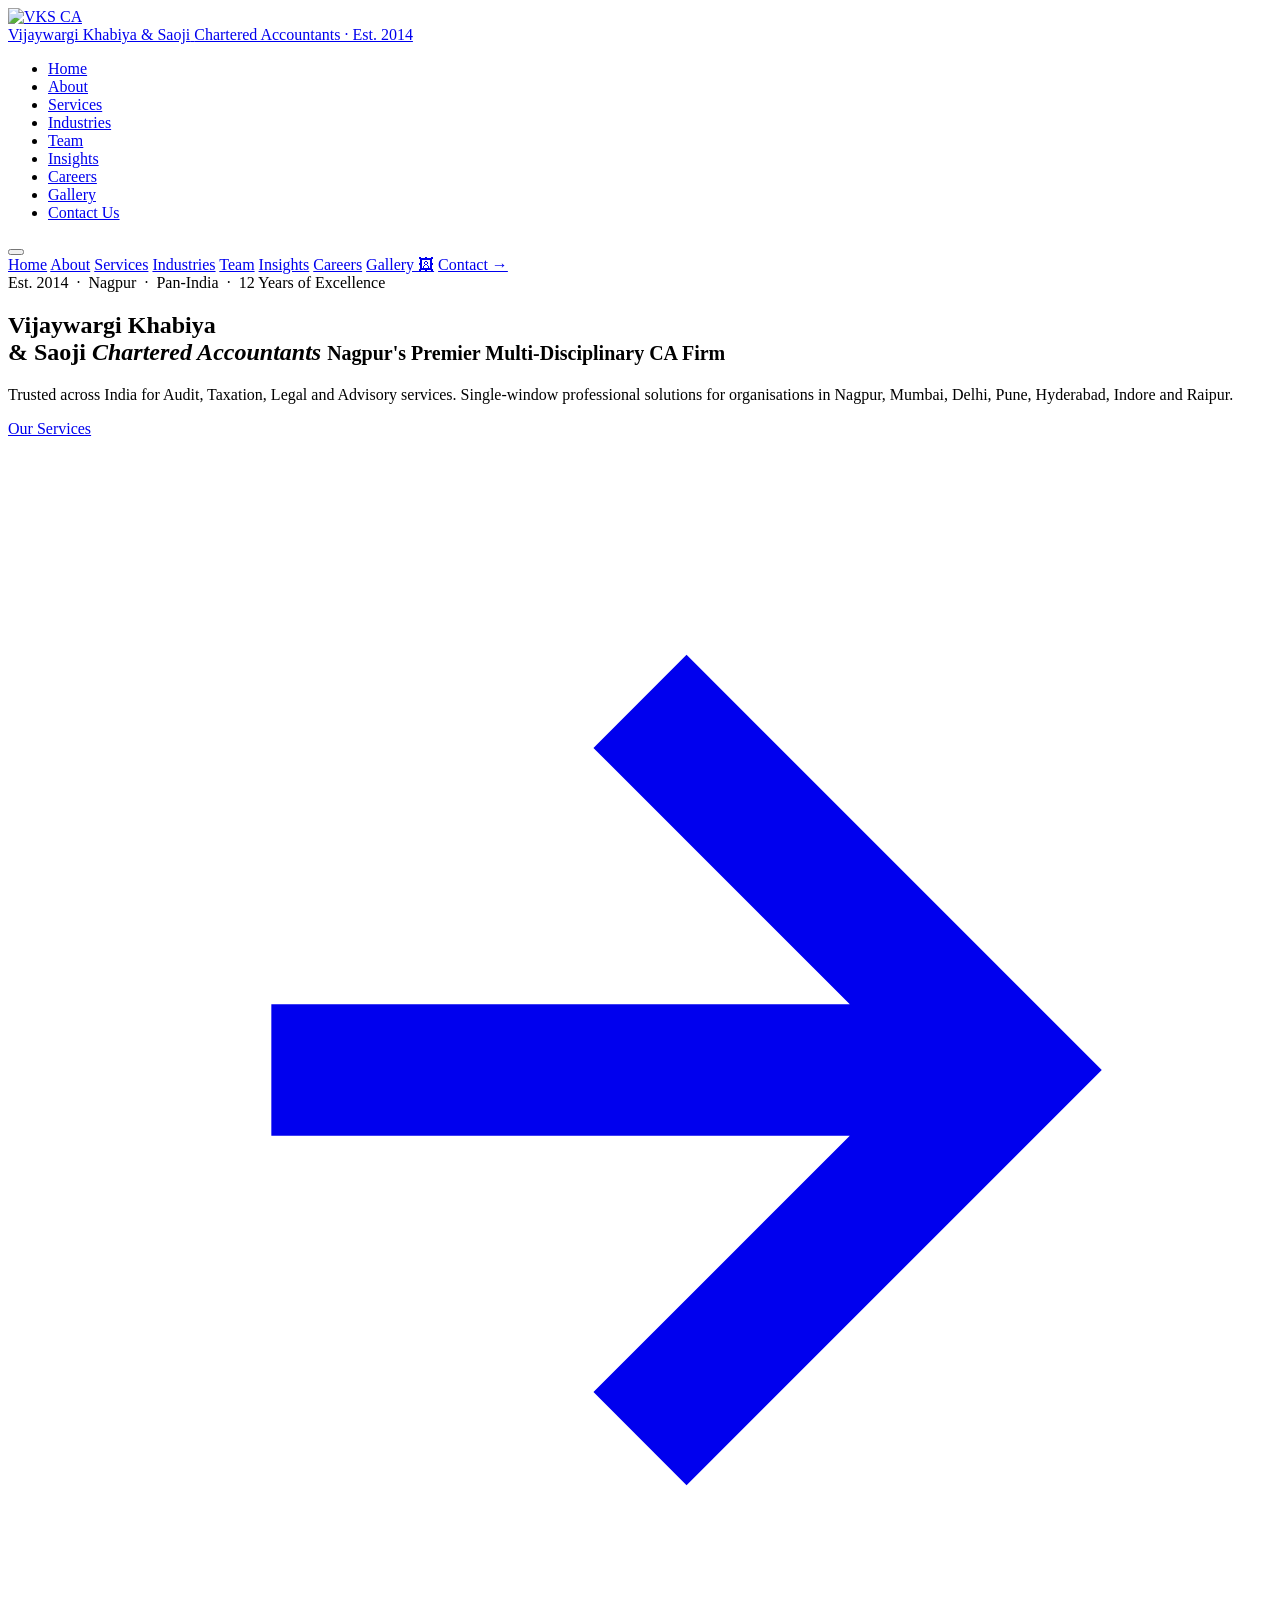
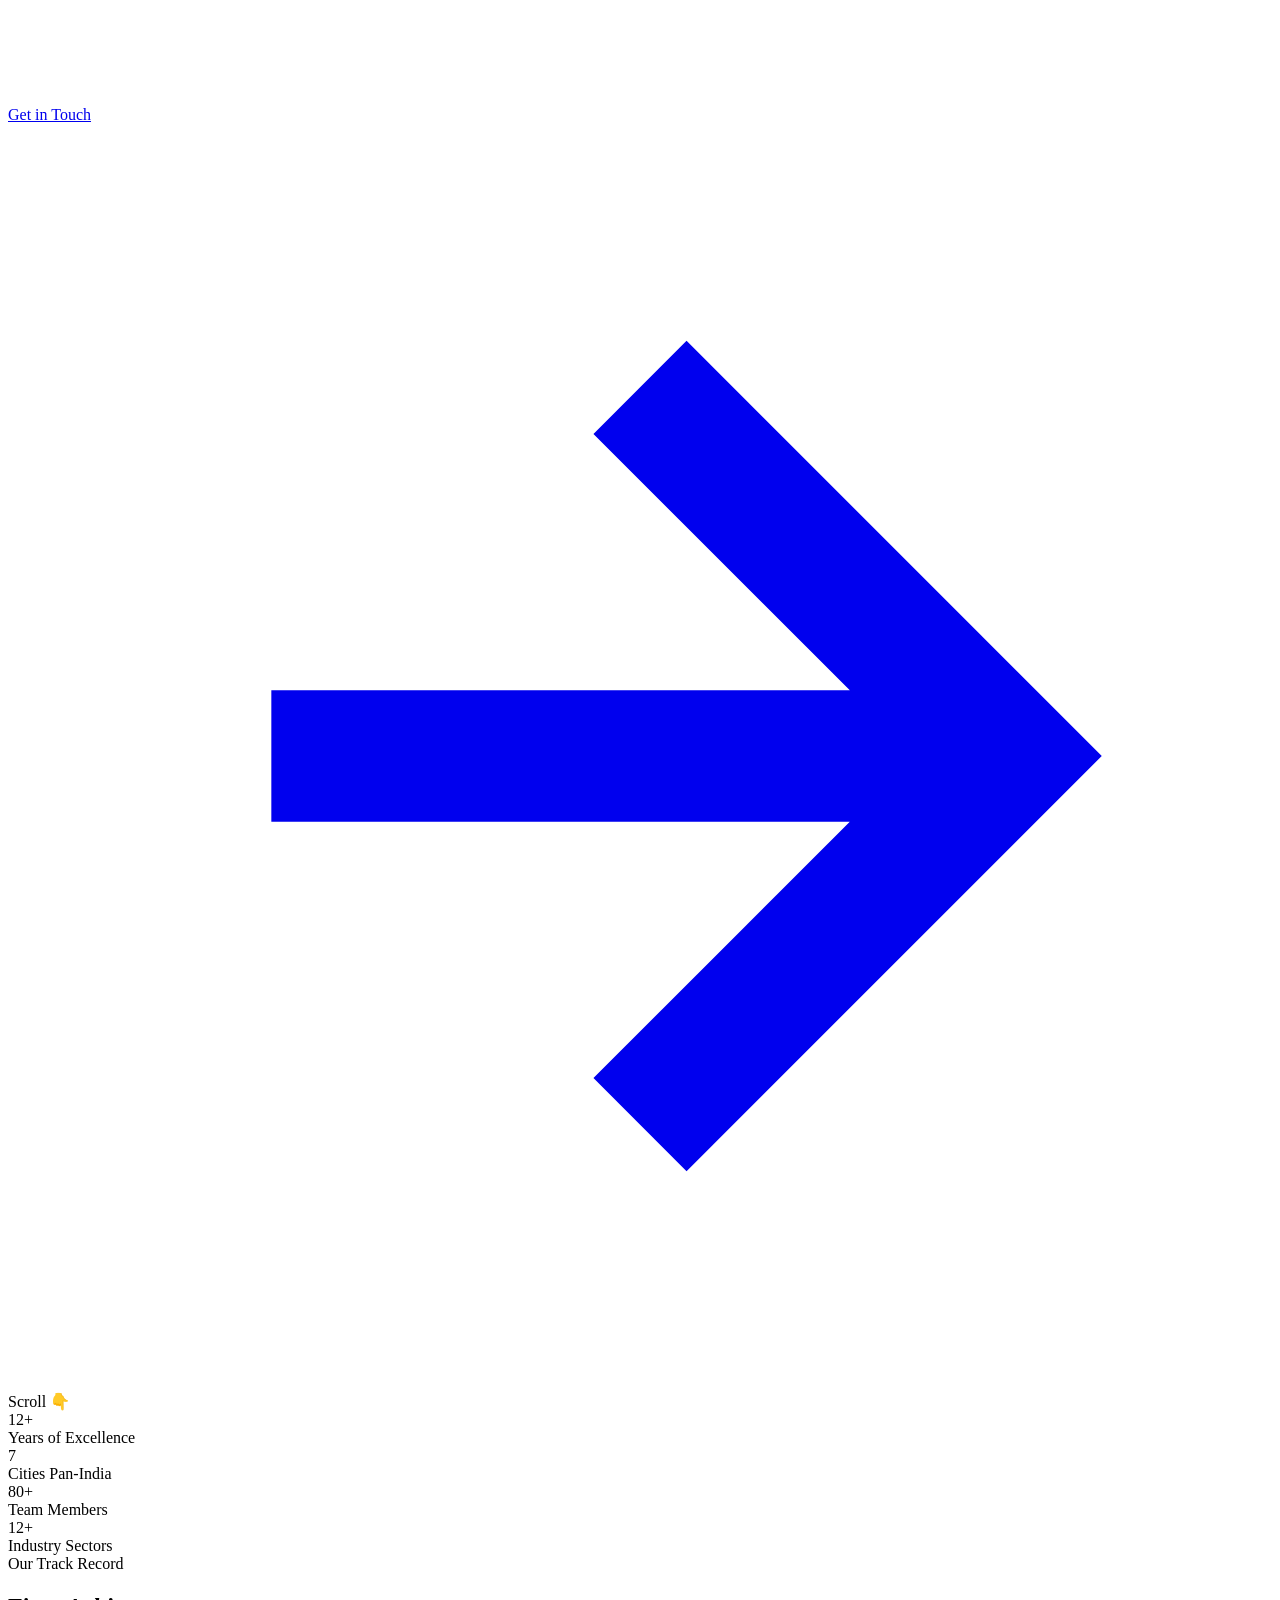
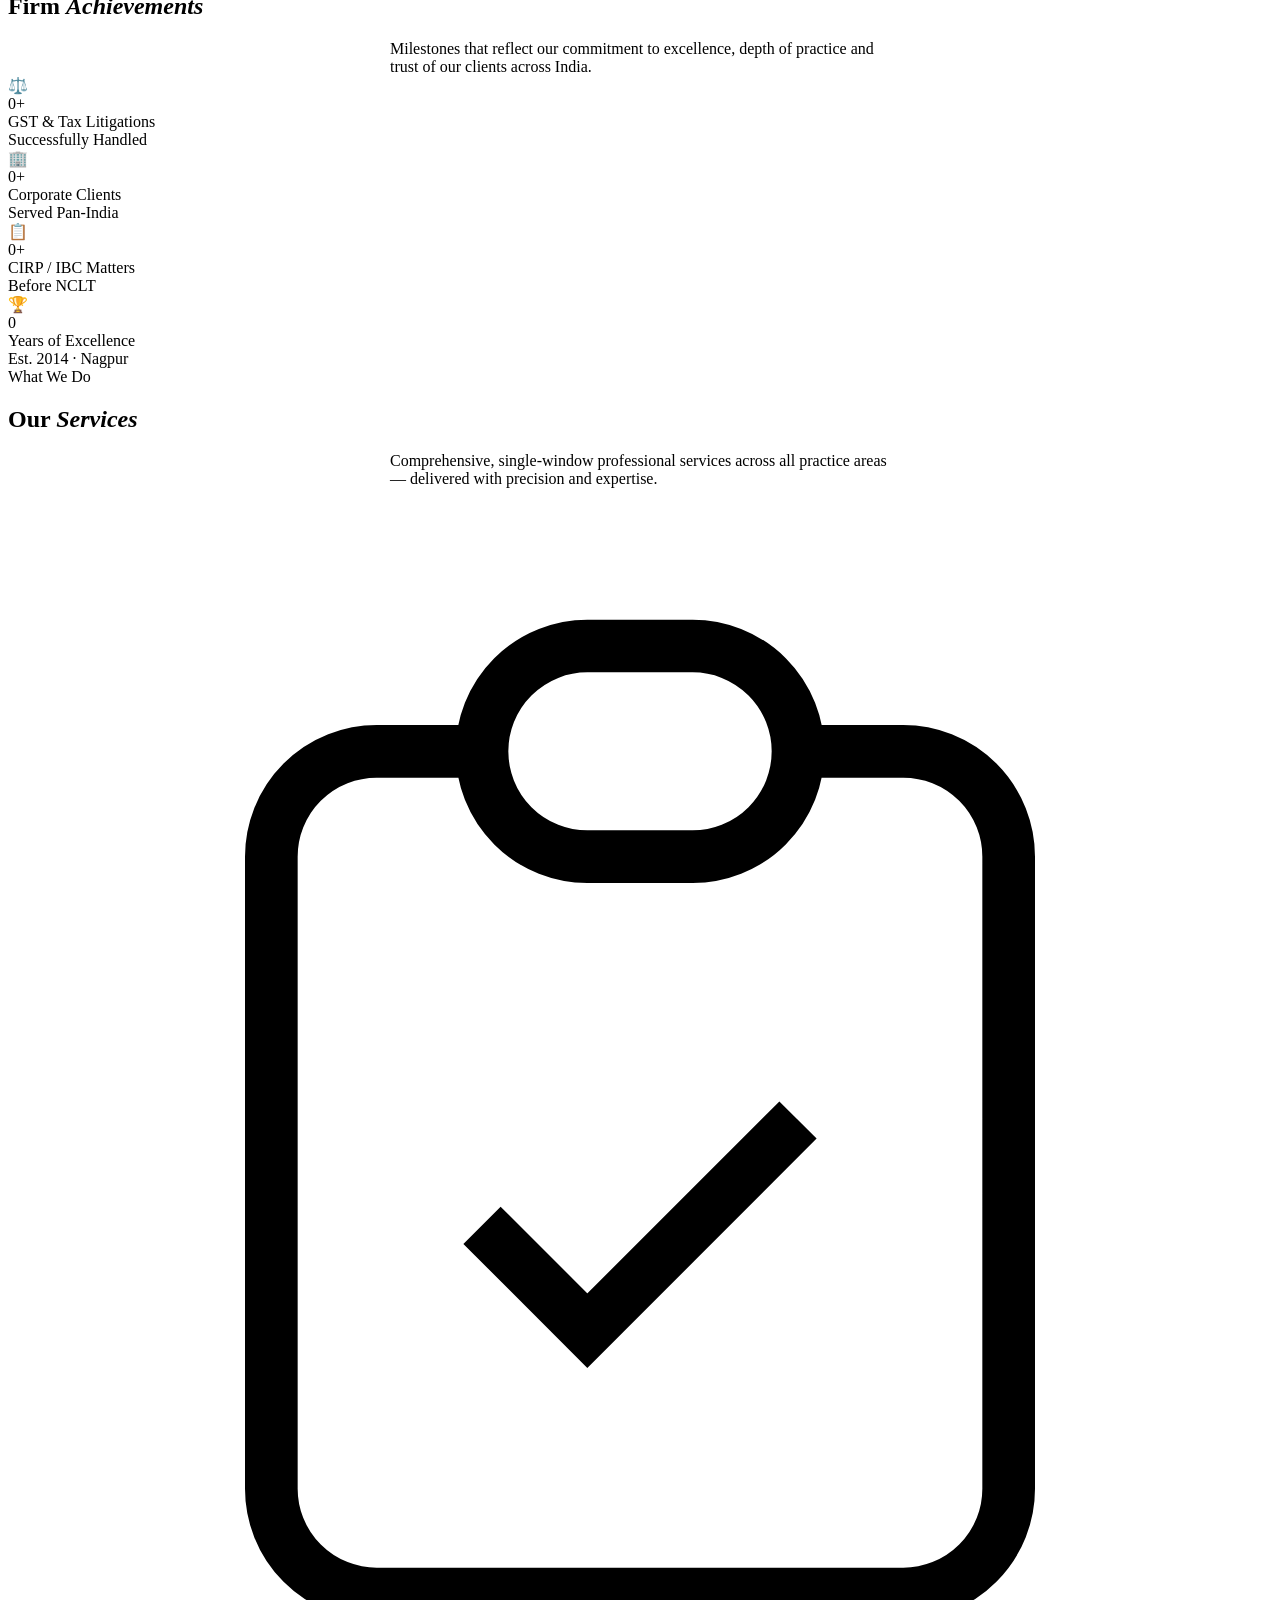
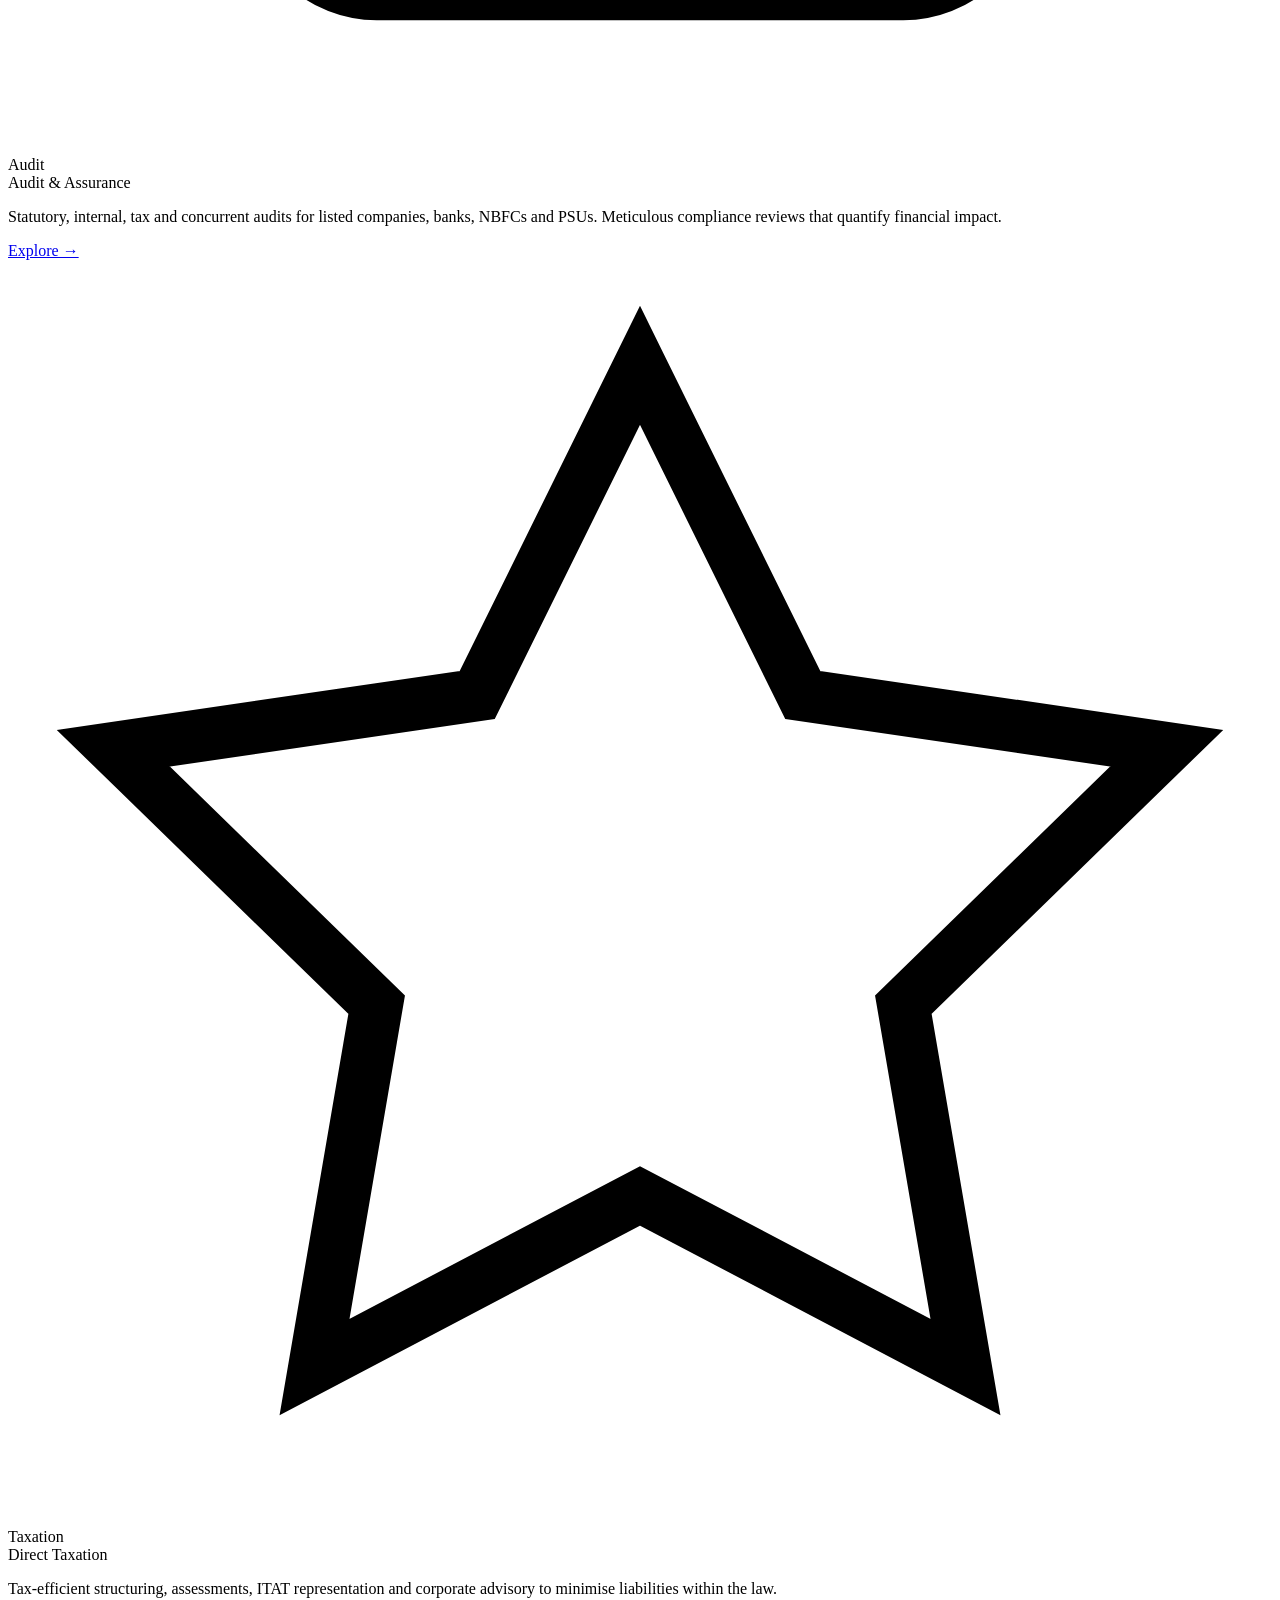
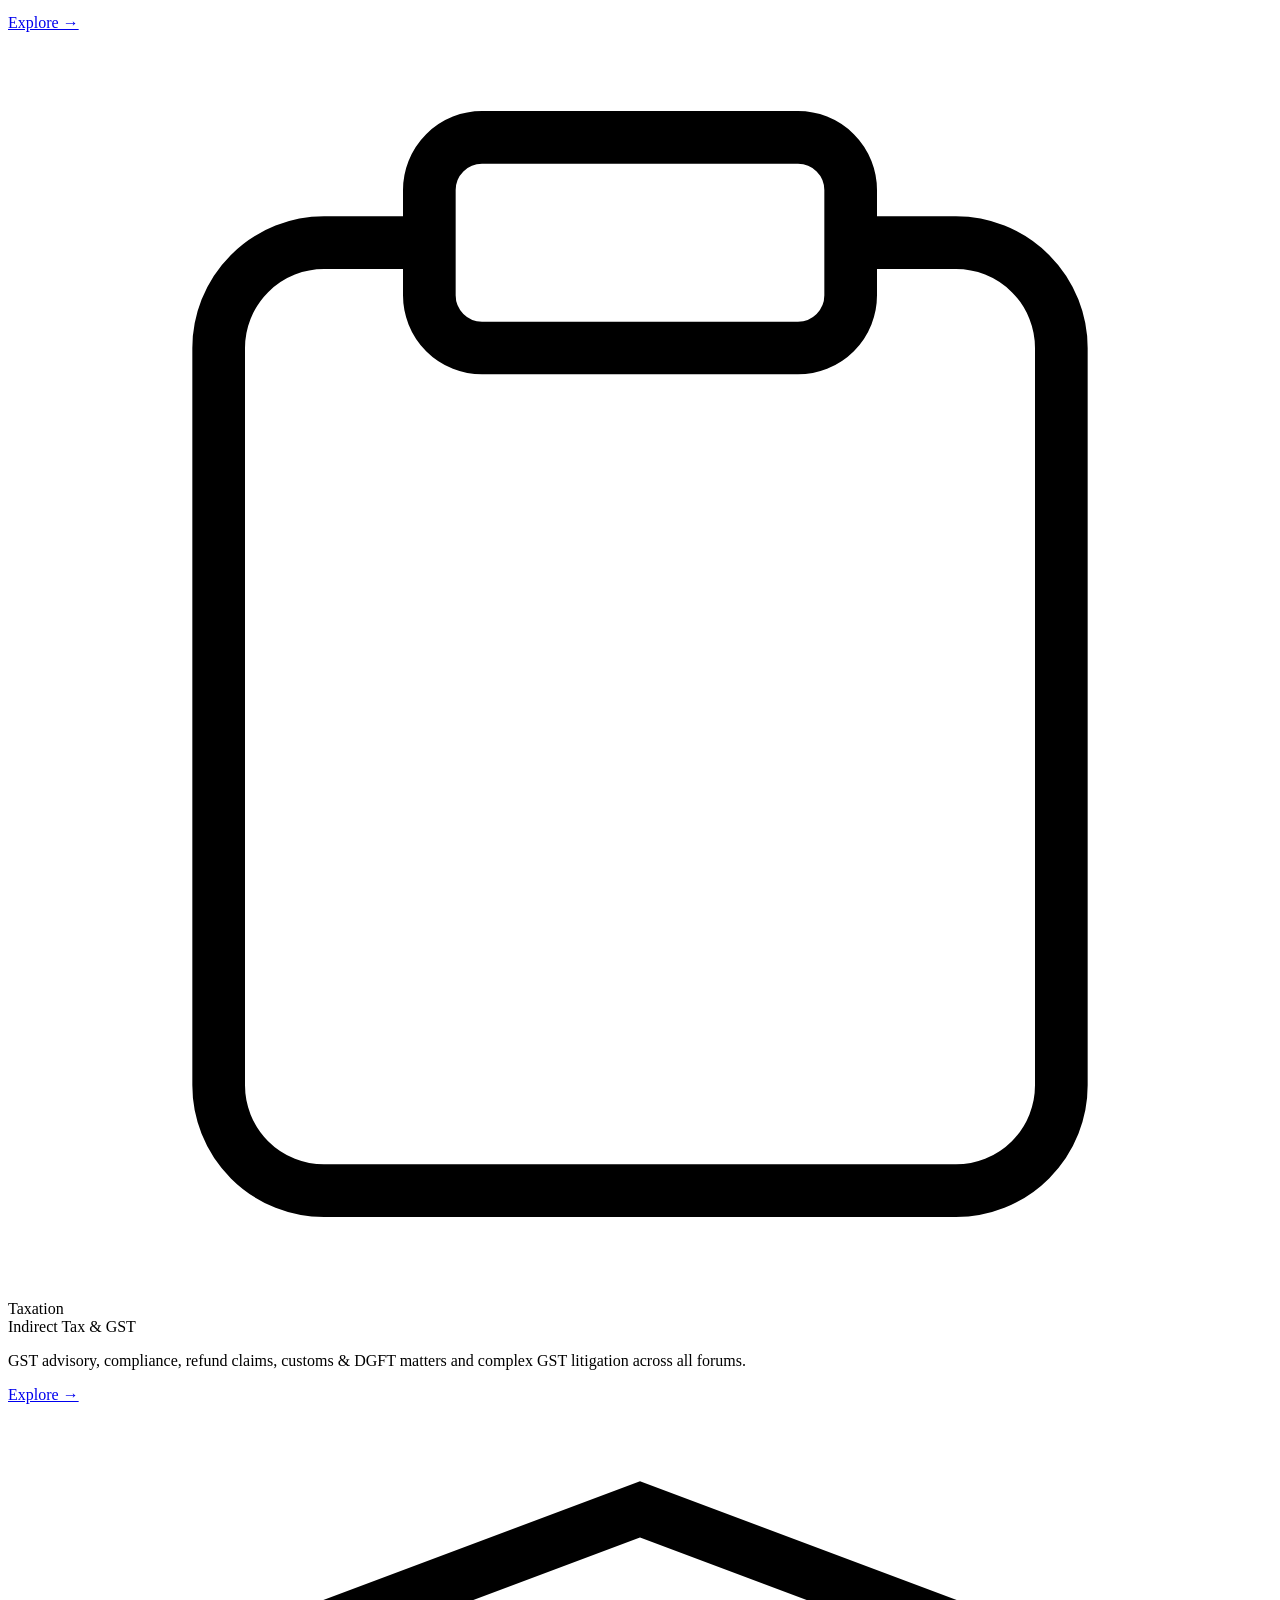
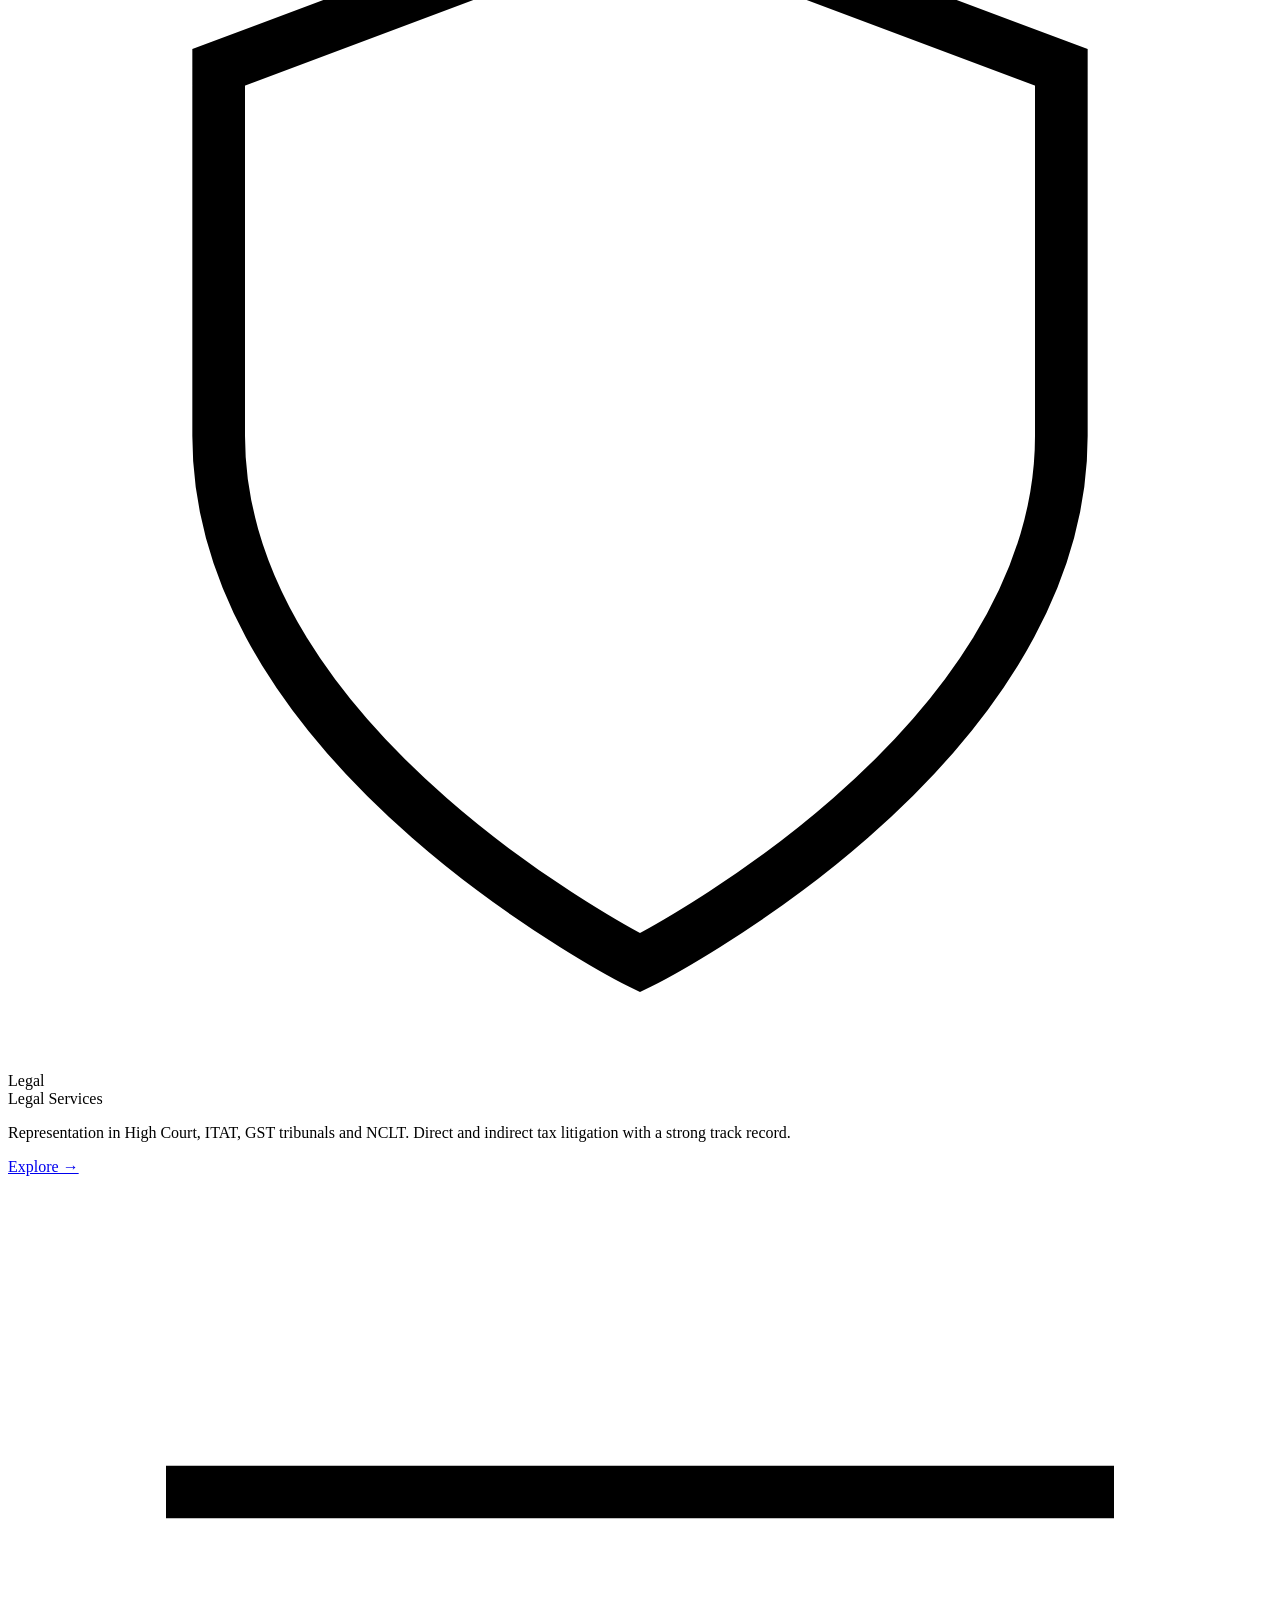
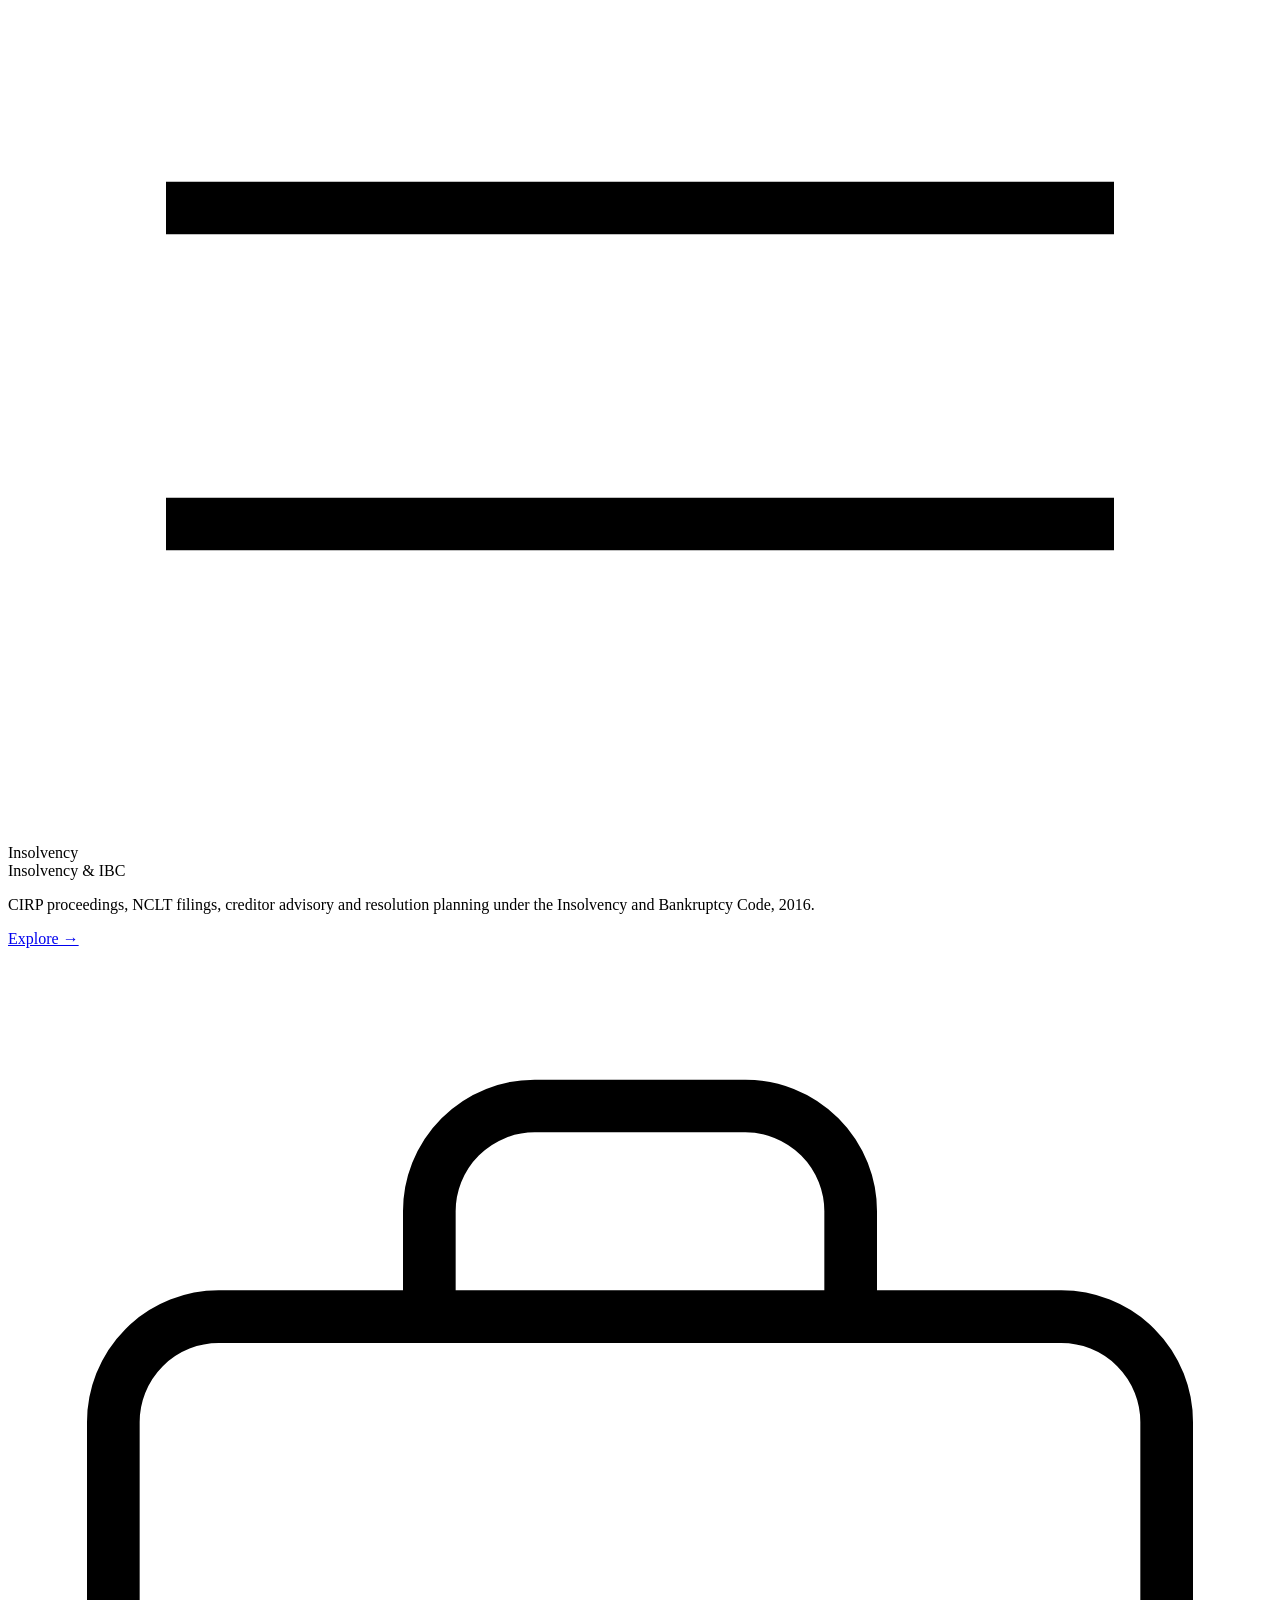
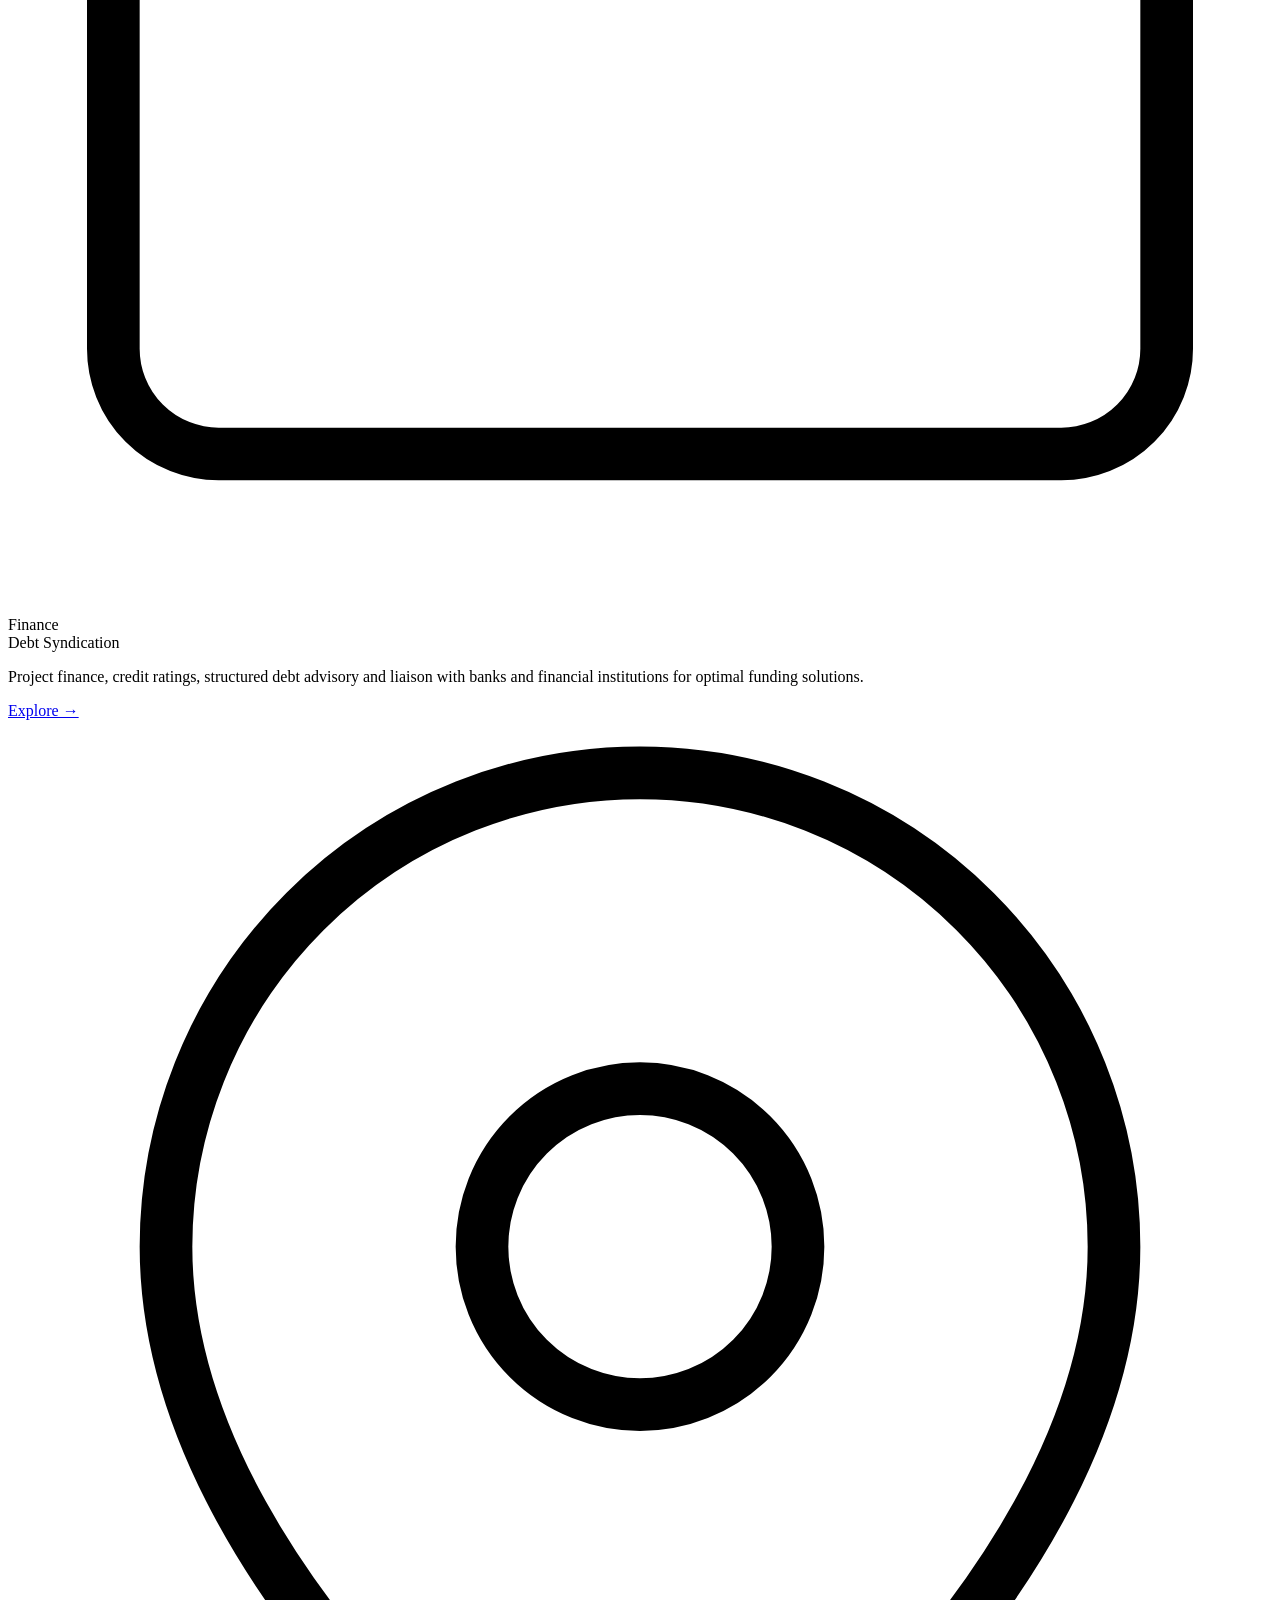
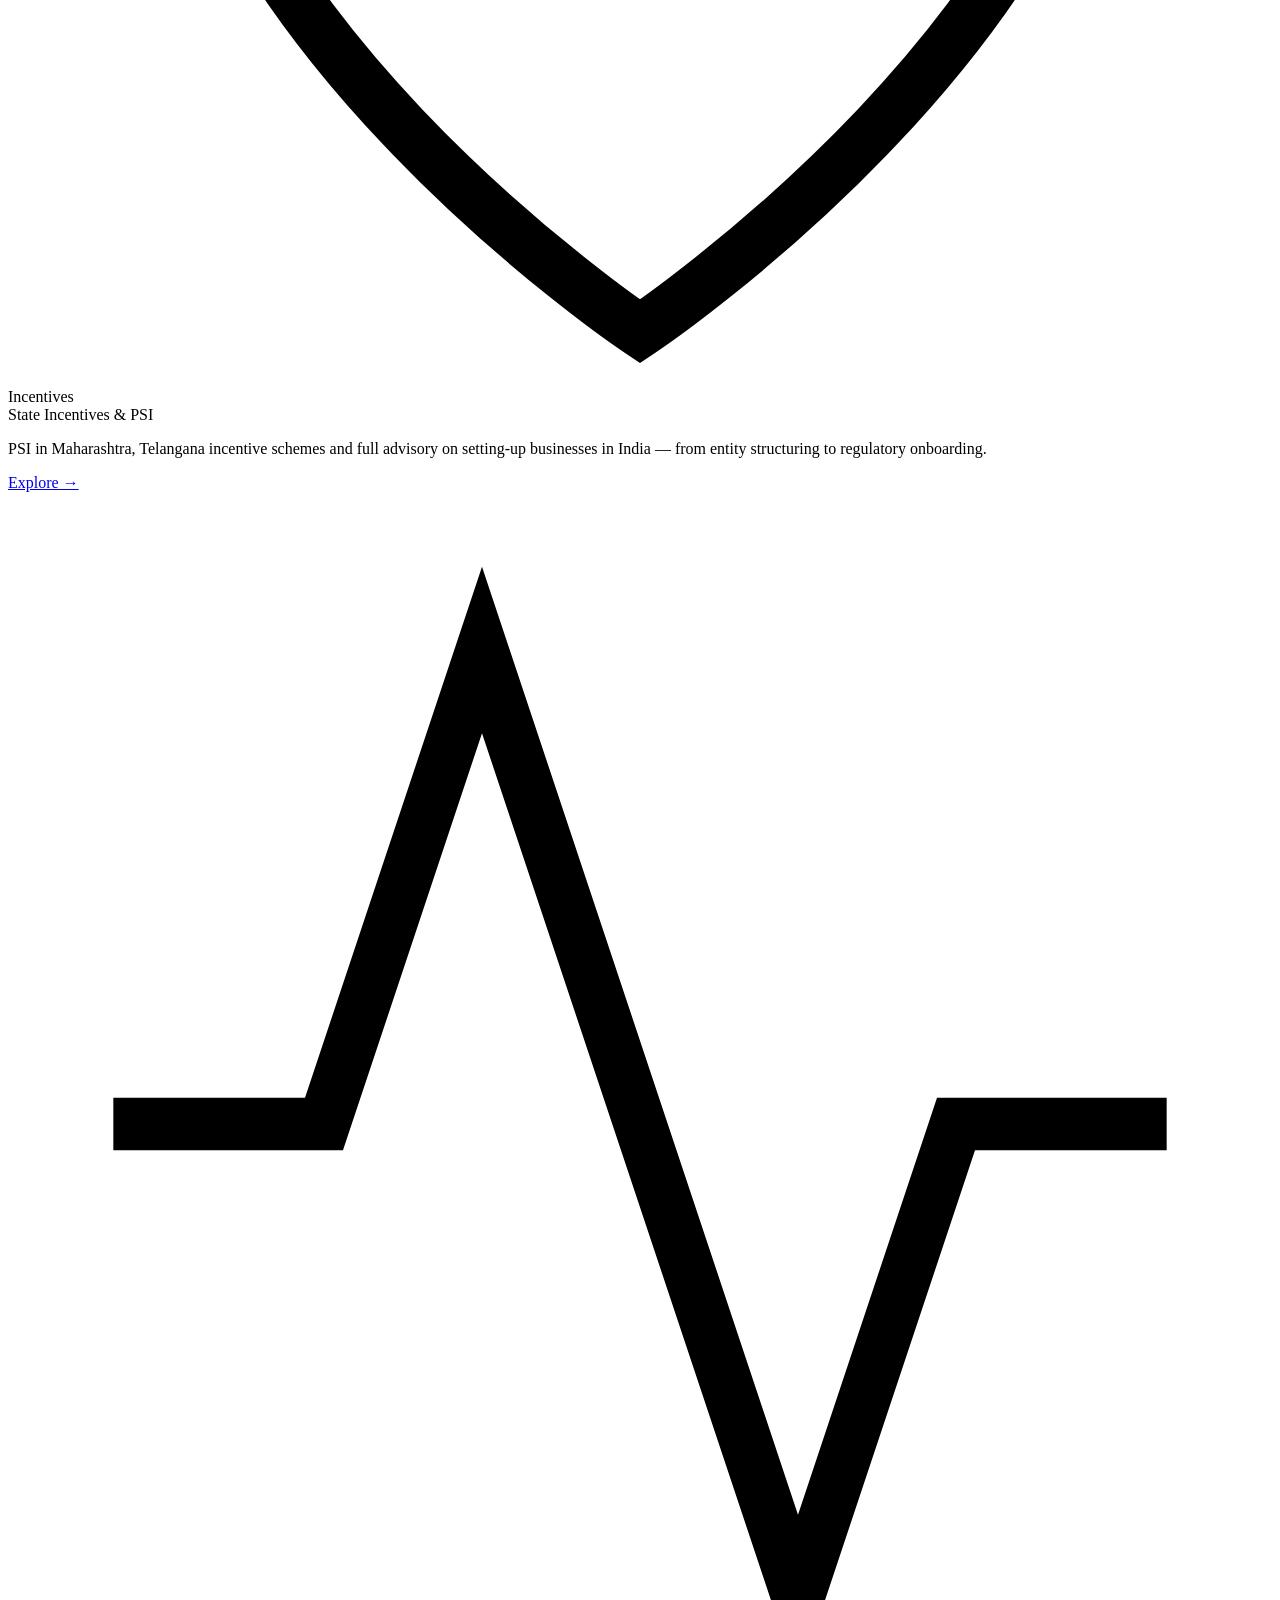
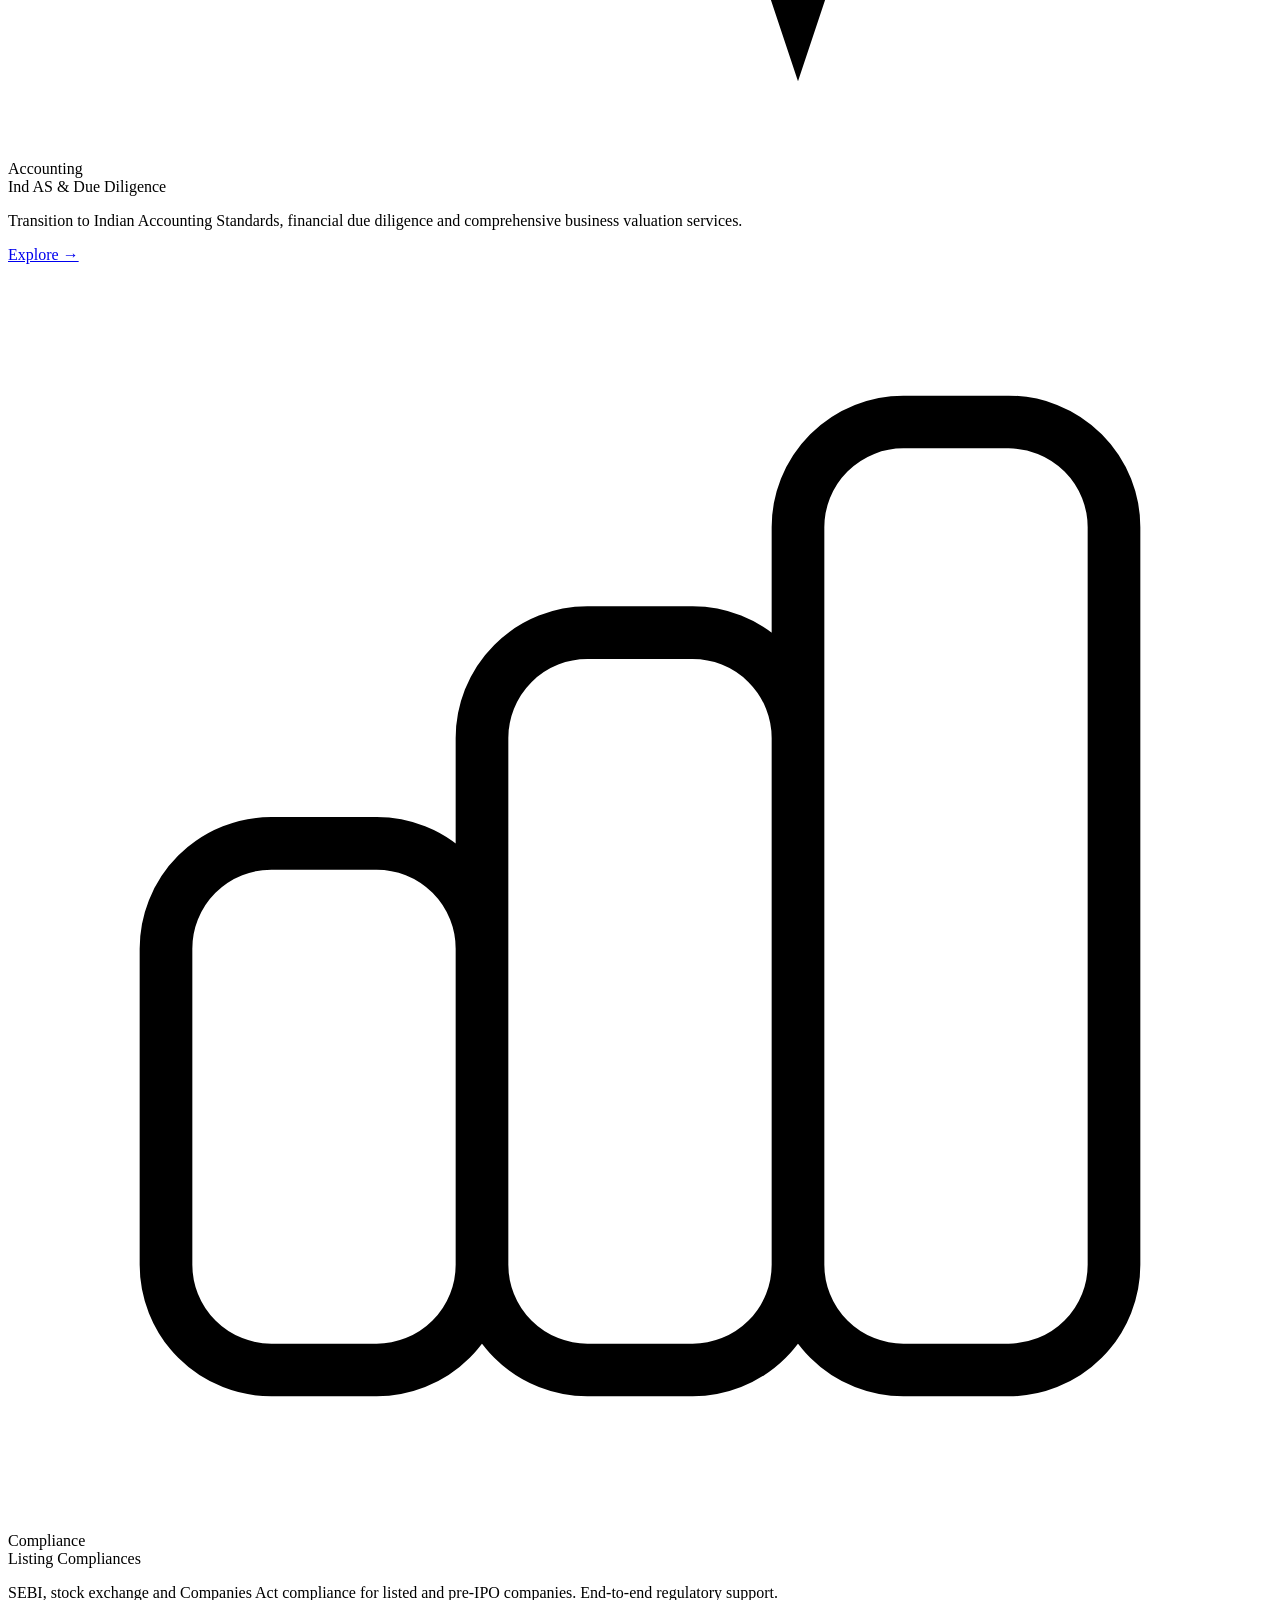
==== index.html @ 89c2350d "All Html files uploded in one go" ====
<!DOCTYPE html>
<html lang="en">
<head>
<meta charset="UTF-8"/>
<meta name="viewport" content="width=device-width,initial-scale=1.0"/>
<title>Vijaywargi Khabiya &amp; Saoji — Chartered Accountants, Nagpur | Est. 2014</title>
<meta name="description" content="VKS — Vijaywargi Khabiya & Saoji, Nagpur's premier multi-disciplinary CA firm. Audit, Tax, Legal, Advisory and Insolvency services. Pan-India. Est. 2014."/>
<meta property="og:title" content="Vijaywargi Khabiya &amp; Saoji — Chartered Accountants"/>
<meta property="og:description" content="12 years of excellence in Audit, Tax, Legal and Advisory — Nagpur's premier CA firm with Pan-India reach."/>
<meta property="og:type" content="website"/>
<link rel="preconnect" href="https://fonts.googleapis.com"/>
<link rel="preconnect" href="https://fonts.gstatic.com" crossorigin/>
<link rel="stylesheet" href="https://fonts.googleapis.com/css2?family=Cormorant+Garamond:ital,wght@0,300;0,400;0,500;0,600;1,300;1,400;1,600&family=Outfit:wght@300;400;500;600;700&display=swap"/>
<link rel="stylesheet" href="style.css"/>
<style>
/* ── HOME: Partner cards ── */
.p-card{background:var(--white);border:1px solid var(--line2);border-radius:var(--rl);overflow:hidden;transition:all var(--t);box-shadow:var(--sh-sm)}
.p-card:hover{box-shadow:var(--sh-md);transform:translateY(-5px);border-color:var(--gold)}
.p-photo-wrap{position:relative;aspect-ratio:1/1;overflow:hidden;background:linear-gradient(135deg,var(--navy),var(--navy2))}
.p-photo{width:100%;height:100%;object-fit:cover;object-position:top center;display:block;transition:transform .6s var(--ease)}
.p-card:hover .p-photo{transform:scale(1.06)}
.p-photo-overlay{position:absolute;inset:0;background:linear-gradient(to top,rgba(13,27,62,.8) 0%,transparent 55%);opacity:0;transition:opacity .35s;display:flex;align-items:flex-end;padding:1.1rem}
.p-card:hover .p-photo-overlay{opacity:1}
.p-overlay-content{width:100%}
.p-overlay-spec{font-size:.65rem;font-weight:700;letter-spacing:.1em;text-transform:uppercase;color:var(--gold);margin-bottom:.5rem}
.p-overlay-mobile{display:flex;align-items:center;gap:.4rem;font-size:.75rem;color:rgba(255,255,255,.8);font-weight:500}
.p-body{padding:1.35rem 1.4rem}
.p-prof-badge{display:inline-block;font-size:.58rem;font-weight:700;letter-spacing:.12em;text-transform:uppercase;color:var(--gold);background:var(--gold-lt);padding:.18rem .65rem;border-radius:40px;margin-bottom:.6rem}
.p-name{font-family:'Cormorant Garamond',serif;font-size:1.2rem;font-weight:500;color:var(--ink);margin-bottom:.2rem}
.p-exp{font-size:.72rem;color:var(--ink4);margin-bottom:.75rem}
.p-tags{display:flex;flex-wrap:wrap;gap:.3rem;margin-bottom:.85rem}
.p-tag{font-size:.6rem;font-weight:600;letter-spacing:.05em;padding:.2rem .6rem;border-radius:40px;background:var(--surf);color:var(--navy);border:1px solid var(--line2)}
.p-mobile{display:flex;align-items:center;gap:.45rem;font-size:.75rem;font-weight:500;color:var(--ink3);padding:.42rem .7rem;background:var(--surf);border-radius:var(--rs);transition:all var(--tf);border:1px solid var(--line2)}
.p-mobile:hover{background:var(--navy);color:var(--white);border-color:var(--navy)}
.p-mobile svg{width:13px;height:13px;flex-shrink:0}
</style>
</head>
<body>

<!-- NAV -->
<nav class="nav">
  <div class="container nav-inner">
    <a href="index.html" class="logo">
      <img src="images/logo.jpg" alt="VKS CA" class="logo-img" loading="eager"/>
      <div class="logo-text">
        <span class="logo-firm">Vijaywargi Khabiya &amp; Saoji</span>
        <span class="logo-tag">Chartered Accountants · Est. 2014</span>
      </div>
    </a>
    <ul class="nav-links">
      <li><a href="index.html" class="active">Home</a></li>
      <li><a href="about.html">About</a></li>
      <li><a href="services.html">Services</a></li>
      <li><a href="industries.html">Industries</a></li>
      <li><a href="partners.html">Team</a></li>
      <li><a href="publications.html">Insights</a></li>
      <li><a href="careers.html">Careers</a></li>
      <li><a href="gallery.html" class="nav-gallery-link">Gallery</a></li>
      <li><a href="contact.html" class="nav-cta-btn">Contact Us</a></li>
    </ul>
    <button class="ham" aria-label="Menu"><span></span><span></span><span></span></button>
  </div>
</nav>
<div class="drawer">
  <a href="index.html">Home</a>
  <a href="about.html">About</a>
  <a href="services.html">Services</a>
  <a href="industries.html">Industries</a>
  <a href="partners.html">Team</a>
  <a href="publications.html">Insights</a>
  <a href="careers.html">Careers</a>
  <a href="gallery.html">Gallery 🖼</a>
  <a href="contact.html">Contact →</a>
</div>

<!-- HERO -->
<section class="hero">
  <div class="hero-bg"></div>
  <div class="hero-mesh"></div>
  <div class="container">
    <div class="hero-content">
      <div class="hero-est">Est. 2014 &nbsp;·&nbsp; Nagpur &nbsp;·&nbsp; Pan-India &nbsp;·&nbsp; 12 Years of Excellence</div>
      <h1>
        Vijaywargi Khabiya<br/>&amp; Saoji
        <em>Chartered Accountants</em>
        <small>Nagpur's Premier Multi-Disciplinary CA Firm</small>
      </h1>
      <div class="hero-typewriter"><span class="tw-cursor"></span></div>
      <p class="hero-desc">Trusted across India for Audit, Taxation, Legal and Advisory services. Single-window professional solutions for organisations in Nagpur, Mumbai, Delhi, Pune, Hyderabad, Indore and Raipur.</p>
      <div class="hero-actions">
        <a href="services.html" class="btn btn-gold">Our Services <svg class="arr" viewBox="0 0 24 24" fill="none" stroke="currentColor" stroke-width="2.5"><path d="M5 12h14M12 5l7 7-7 7"/></svg></a>
        <a href="contact.html" class="btn btn-ghost">Get in Touch <svg class="arr" viewBox="0 0 24 24" fill="none" stroke="currentColor" stroke-width="2.5"><path d="M5 12h14M12 5l7 7-7 7"/></svg></a>
      </div>
    </div>
  </div>
  <div class="hero-scroll">
    <span class="hero-scroll-label">Scroll</span>
    <span class="hero-scroll-hand">👇</span>
  </div>
</section>

<!-- STATS BAR -->
<div class="stats-bar">
  <div class="stat-cell rv"><div class="stat-n" data-count="12" data-suffix="+">12+</div><div class="stat-l">Years of Excellence</div></div>
  <div class="stat-cell rv rv-d1"><div class="stat-n" data-count="7" data-suffix="">7</div><div class="stat-l">Cities Pan-India</div></div>
  <div class="stat-cell rv rv-d2"><div class="stat-n" data-count="80" data-suffix="+">80+</div><div class="stat-l">Team Members</div></div>
  <div class="stat-cell rv rv-d3"><div class="stat-n" data-count="12" data-suffix="+">12+</div><div class="stat-l">Industry Sectors</div></div>
</div>

<!-- ACHIEVEMENTS -->
<section class="pad" style="background:var(--surf)">
  <div class="container">
    <div class="tc rv">
      <span class="eyebrow" style="justify-content:center">Our Track Record</span>
      <h2>Firm <em style="color:var(--gold)">Achievements</em></h2>
      <div class="rule c"></div>
      <p style="max-width:min(500px,100%);margin:0 auto">Milestones that reflect our commitment to excellence, depth of practice and trust of our clients across India.</p>
    </div>
    <div class="achieve-grid">
      <div class="achieve-card rv rv-d1">
        <div class="achieve-icon">⚖️</div>
        <div class="achieve-num"><span data-count="500" data-suffix="+">0+</span></div>
        <div class="achieve-label">GST &amp; Tax Litigations<br/>Successfully Handled</div>
      </div>
      <div class="achieve-card rv rv-d2">
        <div class="achieve-icon">🏢</div>
        <div class="achieve-num"><span data-count="300" data-suffix="+">0+</span></div>
        <div class="achieve-label">Corporate Clients<br/>Served Pan-India</div>
      </div>
      <div class="achieve-card rv rv-d3">
        <div class="achieve-icon">📋</div>
        <div class="achieve-num"><span data-count="50" data-suffix="+">0+</span></div>
        <div class="achieve-label">CIRP / IBC Matters<br/>Before NCLT</div>
      </div>
      <div class="achieve-card rv rv-d4">
        <div class="achieve-icon">🏆</div>
        <div class="achieve-num"><span data-count="12" data-suffix="">0</span></div>
        <div class="achieve-label">Years of Excellence<br/>Est. 2014 · Nagpur</div>
      </div>
    </div>
  </div>
</section>

<!-- SERVICES BENTO -->
<section class="pad">
  <div class="container">
    <div class="rv tc">
      <span class="eyebrow" style="justify-content:center">What We Do</span>
      <h2>Our <em style="color:var(--gold)">Services</em></h2>
      <div class="rule c"></div>
      <p style="max-width:min(500px,100%);margin:0 auto">Comprehensive, single-window professional services across all practice areas — delivered with precision and expertise.</p>
    </div>
    <div class="bento-grid">
      <div class="bento-card rv rv-d1">
        <div class="bc-icon"><svg viewBox="0 0 24 24" fill="none" stroke="currentColor"><path d="M9 5H7a2 2 0 00-2 2v12a2 2 0 002 2h10a2 2 0 002-2V7a2 2 0 00-2-2h-2M9 5a2 2 0 002 2h2a2 2 0 002-2M9 5a2 2 0 012-2h2a2 2 0 012 2m-6 9l2 2 4-4"/></svg></div>
        <div class="bc-tag">Audit</div>
        <div class="bc-title">Audit &amp; Assurance</div>
        <p class="bc-desc">Statutory, internal, tax and concurrent audits for listed companies, banks, NBFCs and PSUs. Meticulous compliance reviews that quantify financial impact.</p>
        <a href="services.html#audit" class="bc-arrow">Explore →</a>
      </div>
      <div class="bento-card rv rv-d2">
        <div class="bc-icon"><svg viewBox="0 0 24 24" fill="none" stroke="currentColor"><path d="M12 2l3.09 6.26L22 9.27l-5 4.87 1.18 6.88L12 17.77l-6.18 3.25L7 14.14 2 9.27l6.91-1.01L12 2z"/></svg></div>
        <div class="bc-tag">Taxation</div>
        <div class="bc-title">Direct Taxation</div>
        <p class="bc-desc">Tax-efficient structuring, assessments, ITAT representation and corporate advisory to minimise liabilities within the law.</p>
        <a href="services.html#direct-tax" class="bc-arrow">Explore →</a>
      </div>
      <div class="bento-card rv rv-d3">
        <div class="bc-icon"><svg viewBox="0 0 24 24" fill="none" stroke="currentColor"><path d="M16 4h2a2 2 0 012 2v14a2 2 0 01-2 2H6a2 2 0 01-2-2V6a2 2 0 012-2h2"/><rect x="8" y="2" width="8" height="4" rx="1"/></svg></div>
        <div class="bc-tag">Taxation</div>
        <div class="bc-title">Indirect Tax &amp; GST</div>
        <p class="bc-desc">GST advisory, compliance, refund claims, customs &amp; DGFT matters and complex GST litigation across all forums.</p>
        <a href="services.html#indirect-tax" class="bc-arrow">Explore →</a>
      </div>
      <div class="bento-card rv rv-d1">
        <div class="bc-icon"><svg viewBox="0 0 24 24" fill="none" stroke="currentColor"><path d="M12 22s8-4 8-10V5l-8-3-8 3v7c0 6 8 10 8 10z"/></svg></div>
        <div class="bc-tag">Legal</div>
        <div class="bc-title">Legal Services</div>
        <p class="bc-desc">Representation in High Court, ITAT, GST tribunals and NCLT. Direct and indirect tax litigation with a strong track record.</p>
        <a href="services.html#legal" class="bc-arrow">Explore →</a>
      </div>
      <div class="bento-card rv rv-d2">
        <div class="bc-icon"><svg viewBox="0 0 24 24" fill="none" stroke="currentColor"><path d="M3 6h18M3 12h18M3 18h18"/></svg></div>
        <div class="bc-tag">Insolvency</div>
        <div class="bc-title">Insolvency &amp; IBC</div>
        <p class="bc-desc">CIRP proceedings, NCLT filings, creditor advisory and resolution planning under the Insolvency and Bankruptcy Code, 2016.</p>
        <a href="services.html#insolvency" class="bc-arrow">Explore →</a>
      </div>
      <div class="bento-card rv rv-d3">
        <div class="bc-icon"><svg viewBox="0 0 24 24" fill="none" stroke="currentColor"><rect x="2" y="7" width="20" height="14" rx="2"/><path d="M16 7V5a2 2 0 00-2-2h-4a2 2 0 00-2 2v2"/></svg></div>
        <div class="bc-tag">Finance</div>
        <div class="bc-title">Debt Syndication</div>
        <p class="bc-desc">Project finance, credit ratings, structured debt advisory and liaison with banks and financial institutions for optimal funding solutions.</p>
        <a href="services.html#debt" class="bc-arrow">Explore →</a>
      </div>
      <div class="bento-card rv rv-d1">
        <div class="bc-icon"><svg viewBox="0 0 24 24" fill="none" stroke="currentColor"><path d="M21 10c0 7-9 13-9 13s-9-6-9-13a9 9 0 0118 0z"/><circle cx="12" cy="10" r="3"/></svg></div>
        <div class="bc-tag">Incentives</div>
        <div class="bc-title">State Incentives &amp; PSI</div>
        <p class="bc-desc">PSI in Maharashtra, Telangana incentive schemes and full advisory on setting-up businesses in India — from entity structuring to regulatory onboarding.</p>
        <a href="services.html#incentives" class="bc-arrow">Explore →</a>
      </div>
      <div class="bento-card rv rv-d2">
        <div class="bc-icon"><svg viewBox="0 0 24 24" fill="none" stroke="currentColor"><polyline points="22 12 18 12 15 21 9 3 6 12 2 12"/></svg></div>
        <div class="bc-tag">Accounting</div>
        <div class="bc-title">Ind AS &amp; Due Diligence</div>
        <p class="bc-desc">Transition to Indian Accounting Standards, financial due diligence and comprehensive business valuation services.</p>
        <a href="services.html#indas" class="bc-arrow">Explore →</a>
      </div>
      <div class="bento-card rv rv-d3">
        <div class="bc-icon"><svg viewBox="0 0 24 24" fill="none" stroke="currentColor"><path d="M9 19v-6a2 2 0 00-2-2H5a2 2 0 00-2 2v6a2 2 0 002 2h2a2 2 0 002-2zm0 0V9a2 2 0 012-2h2a2 2 0 012 2v10m-6 0a2 2 0 002 2h2a2 2 0 002-2m0 0V5a2 2 0 012-2h2a2 2 0 012 2v14a2 2 0 01-2 2h-2a2 2 0 01-2-2z"/></svg></div>
        <div class="bc-tag">Compliance</div>
        <div class="bc-title">Listing Compliances</div>
        <p class="bc-desc">SEBI, stock exchange and Companies Act compliance for listed and pre-IPO companies. End-to-end regulatory support.</p>
        <a href="services.html#listing" class="bc-arrow">Explore →</a>
      </div>
    </div>
    <div class="tc rv" style="margin-top:2.25rem">
      <a href="services.html" class="btn btn-outline">View All Services <svg class="arr" viewBox="0 0 24 24" fill="none" stroke="currentColor" stroke-width="2.5"><path d="M5 12h14M12 5l7 7-7 7"/></svg></a>
    </div>
  </div>
</section>

<!-- ABOUT -->
<section class="about pad" style="background:var(--surf)">
  <div class="container">
    <div class="about-grid">
      <div class="about-visual rv-scale">
        <img src="https://images.unsplash.com/photo-1521791136064-7986c2920216?w=900&auto=format&fit=crop&q=80" alt="VKS Team — Vijaywargi Khabiya &amp; Saoji" class="about-img-main" loading="lazy"/>
        <div class="about-img-badge"><span class="n">12</span><span class="l">Years of<br/>Excellence</span></div>
      </div>
      <div class="about-copy">
        <span class="eyebrow rv">About the Firm</span>
        <h2 class="rv rv-d1">A Multi-Disciplinary<br/><em style="color:var(--gold)">CA Firm Since 2014</em></h2>
        <div class="rule rv rv-d2"></div>
        <p class="rv rv-d2">VKS — Vijaywargi Khabiya &amp; Saoji is a multi-disciplinary chartered accountancy firm based in Nagpur. Established in 2014, the Firm has built a notable presence and grown to provide single-window professional services to organisations not only in Nagpur but also in Mumbai, Delhi, Pune, Hyderabad, Indore and Raipur.</p>
        <div class="about-quote rv rv-d2">
          <p>"We combine our domain knowledge with the business goals of our clients — proactively alerting them to every update that may impact their business."</p>
          <cite>— The VKS Philosophy</cite>
        </div>
        <div class="pillars rv rv-d3">
          <div class="pillar"><div class="pillar-icon">🔒</div><h4>Single Window</h4><p>All services. One firm. One point of contact.</p></div>
          <div class="pillar"><div class="pillar-icon">📡</div><h4>Proactive</h4><p>We alert you before issues arise.</p></div>
          <div class="pillar"><div class="pillar-icon">🌐</div><h4>Pan-India</h4><p>7 cities. One trusted firm.</p></div>
        </div>
        <div class="rv rv-d4" style="margin-top:1.65rem">
          <a href="about.html" class="btn btn-navy">About the Firm <svg class="arr" viewBox="0 0 24 24" fill="none" stroke="currentColor" stroke-width="2.5"><path d="M5 12h14M12 5l7 7-7 7"/></svg></a>
        </div>
      </div>
    </div>
  </div>
</section>

<!-- PARTNERS PREVIEW -->
<section class="pad">
  <div class="container">
    <div class="rv tc">
      <span class="eyebrow" style="justify-content:center">Our Leadership</span>
      <h2>Founding <em style="color:var(--gold)">Partners</em></h2>
      <div class="rule c"></div>
      <p style="max-width:min(500px,100%);margin:0 auto">Experienced professionals united by 12+ years of excellence and a commitment to proactive client advisory.</p>
    </div>
    <div class="partners-grid">
      <!-- Varun -->
      <div class="p-card rv rv-d1">
        <div class="p-photo-wrap">
          <img src="images/varun.jpg" alt="CA Varun Vijaywargi" class="p-photo" loading="lazy"/>
          <div class="p-photo-overlay">
            <div class="p-overlay-content">
              <div class="p-overlay-spec">Indirect Taxes &amp; GST</div>
              <a href="tel:+91XXXXXXXXXX" class="p-overlay-mobile"><svg viewBox="0 0 24 24" fill="none" stroke="currentColor" stroke-width="2" width="13" height="13"><path d="M22 16.92v3a2 2 0 01-2.18 2 19.79 19.79 0 01-8.63-3.07A19.5 19.5 0 013.07 10.8a19.79 19.79 0 01-3.07-8.68A2 2 0 012 0h3a2 2 0 012 1.72 12.84 12.84 0 00.7 2.81 2 2 0 01-.45 2.11L6.09 7.91a16 16 0 006 6l1.27-1.27a2 2 0 012.11-.45 12.84 12.84 0 002.81.7A2 2 0 0122 16z"/></svg>+91 XXXXX XXXXX</a>
            </div>
          </div>
        </div>
        <div class="p-body">
          <div class="p-prof-badge">Founding Partner</div>
          <div class="p-name">CA Varun Vijaywargi</div>
          <div class="p-exp">18+ years · Indirect Taxes &amp; GST</div>
          <div class="p-tags"><span class="p-tag">GST</span><span class="p-tag">Customs</span><span class="p-tag">FEMA</span></div>
          <a href="tel:+91XXXXXXXXXX" class="p-mobile"><svg viewBox="0 0 24 24" fill="none" stroke="currentColor" stroke-width="2"><path d="M22 16.92v3a2 2 0 01-2.18 2 19.79 19.79 0 01-8.63-3.07A19.5 19.5 0 013.07 10.8a19.79 19.79 0 01-3.07-8.68A2 2 0 012 0h3a2 2 0 012 1.72 12.84 12.84 0 00.7 2.81 2 2 0 01-.45 2.11L6.09 7.91a16 16 0 006 6l1.27-1.27a2 2 0 012.11-.45 12.84 12.84 0 002.81.7A2 2 0 0122 16z"/></svg>+91 XXXXX XXXXX</a>
        </div>
      </div>
      <!-- Pavan -->
      <div class="p-card rv rv-d2">
        <div class="p-photo-wrap">
          <img src="images/pavan.jpg" alt="CA Pavan Khabiya" class="p-photo" loading="lazy"/>
          <div class="p-photo-overlay">
            <div class="p-overlay-content">
              <div class="p-overlay-spec">Audit &amp; Direct Taxes</div>
              <a href="tel:+91XXXXXXXXXX" class="p-overlay-mobile"><svg viewBox="0 0 24 24" fill="none" stroke="currentColor" stroke-width="2" width="13" height="13"><path d="M22 16.92v3a2 2 0 01-2.18 2 19.79 19.79 0 01-8.63-3.07A19.5 19.5 0 013.07 10.8a19.79 19.79 0 01-3.07-8.68A2 2 0 012 0h3a2 2 0 012 1.72 12.84 12.84 0 00.7 2.81 2 2 0 01-.45 2.11L6.09 7.91a16 16 0 006 6l1.27-1.27a2 2 0 012.11-.45 12.84 12.84 0 002.81.7A2 2 0 0122 16z"/></svg>+91 XXXXX XXXXX</a>
            </div>
          </div>
        </div>
        <div class="p-body">
          <div class="p-prof-badge">Founding Partner</div>
          <div class="p-name">CA Pavan Khabiya</div>
          <div class="p-exp">18+ years · Audit &amp; Direct Taxes</div>
          <div class="p-tags"><span class="p-tag">Audit</span><span class="p-tag">Direct Tax</span><span class="p-tag">ITAT</span></div>
          <a href="tel:+91XXXXXXXXXX" class="p-mobile"><svg viewBox="0 0 24 24" fill="none" stroke="currentColor" stroke-width="2"><path d="M22 16.92v3a2 2 0 01-2.18 2 19.79 19.79 0 01-8.63-3.07A19.5 19.5 0 013.07 10.8a19.79 19.79 0 01-3.07-8.68A2 2 0 012 0h3a2 2 0 012 1.72 12.84 12.84 0 00.7 2.81 2 2 0 01-.45 2.11L6.09 7.91a16 16 0 006 6l1.27-1.27a2 2 0 012.11-.45 12.84 12.84 0 002.81.7A2 2 0 0122 16z"/></svg>+91 XXXXX XXXXX</a>
        </div>
      </div>
      <!-- Ashish -->
      <div class="p-card rv rv-d3">
        <div class="p-photo-wrap">
          <img src="images/ashish.jpg" alt="CA Ashish Saoji" class="p-photo" loading="lazy"/>
          <div class="p-photo-overlay">
            <div class="p-overlay-content">
              <div class="p-overlay-spec">Banking, IBC &amp; Incentives</div>
              <a href="tel:+91XXXXXXXXXX" class="p-overlay-mobile"><svg viewBox="0 0 24 24" fill="none" stroke="currentColor" stroke-width="2" width="13" height="13"><path d="M22 16.92v3a2 2 0 01-2.18 2 19.79 19.79 0 01-8.63-3.07A19.5 19.5 0 013.07 10.8a19.79 19.79 0 01-3.07-8.68A2 2 0 012 0h3a2 2 0 012 1.72 12.84 12.84 0 00.7 2.81 2 2 0 01-.45 2.11L6.09 7.91a16 16 0 006 6l1.27-1.27a2 2 0 012.11-.45 12.84 12.84 0 002.81.7A2 2 0 0122 16z"/></svg>+91 XXXXX XXXXX</a>
            </div>
          </div>
        </div>
        <div class="p-body">
          <div class="p-prof-badge">Founding Partner</div>
          <div class="p-name">CA Ashish Saoji</div>
          <div class="p-exp">18+ years · Banking, IBC &amp; Incentives</div>
          <div class="p-tags"><span class="p-tag">IBC</span><span class="p-tag">Debt</span><span class="p-tag">PSI</span></div>
          <a href="tel:+91XXXXXXXXXX" class="p-mobile"><svg viewBox="0 0 24 24" fill="none" stroke="currentColor" stroke-width="2"><path d="M22 16.92v3a2 2 0 01-2.18 2 19.79 19.79 0 01-8.63-3.07A19.5 19.5 0 013.07 10.8a19.79 19.79 0 01-3.07-8.68A2 2 0 012 0h3a2 2 0 012 1.72 12.84 12.84 0 00.7 2.81 2 2 0 01-.45 2.11L6.09 7.91a16 16 0 006 6l1.27-1.27a2 2 0 012.11-.45 12.84 12.84 0 002.81.7A2 2 0 0122 16z"/></svg>+91 XXXXX XXXXX</a>
        </div>
      </div>
    </div>
    <div class="tc rv" style="margin-top:2.25rem">
      <a href="partners.html" class="btn btn-outline">Meet the Full Team <svg class="arr" viewBox="0 0 24 24" fill="none" stroke="currentColor" stroke-width="2.5"><path d="M5 12h14M12 5l7 7-7 7"/></svg></a>
    </div>
  </div>
</section>

<!-- INDUSTRIES -->
<section class="pad" style="background:var(--surf)">
  <div class="container">
    <div class="rv tc">
      <span class="eyebrow" style="justify-content:center">Sector Exposure</span>
      <h2>Industries We <em style="color:var(--gold)">Serve</em></h2>
      <div class="rule c"></div>
    </div>
    <div class="ind-grid">
      <div class="ind-cell rv"><div class="ind-icon">💻</div><div class="ind-name">IT &amp; ITES</div></div>
      <div class="ind-cell rv rv-d1"><div class="ind-icon">🏗️</div><div class="ind-name">Real Estate</div></div>
      <div class="ind-cell rv rv-d2"><div class="ind-icon">⚙️</div><div class="ind-name">Manufacturing</div></div>
      <div class="ind-cell rv rv-d3"><div class="ind-icon">💊</div><div class="ind-name">Pharma</div></div>
      <div class="ind-cell rv rv-d1"><div class="ind-icon">🎓</div><div class="ind-name">Education</div></div>
      <div class="ind-cell rv rv-d2"><div class="ind-icon">🏛️</div><div class="ind-name">Infrastructure</div></div>
      <div class="ind-cell rv"><div class="ind-icon">🚗</div><div class="ind-name">Automobile</div></div>
      <div class="ind-cell rv rv-d1"><div class="ind-icon">✈️</div><div class="ind-name">Defence &amp; Aviation</div></div>
      <div class="ind-cell rv rv-d2"><div class="ind-icon">🏥</div><div class="ind-name">Healthcare</div></div>
      <div class="ind-cell rv rv-d3"><div class="ind-icon">🌾</div><div class="ind-name">Agro-based</div></div>
      <div class="ind-cell rv rv-d1"><div class="ind-icon">🏭</div><div class="ind-name">SEZ &amp; EOU</div></div>
      <div class="ind-cell rv rv-d2"><div class="ind-icon">🏦</div><div class="ind-name">Banking &amp; NBFC</div></div>
    </div>
  </div>
</section>

<!-- TESTIMONIALS -->
<section class="testimonials">
  <div class="container">
    <div class="rv tc">
      <span class="eyebrow" style="justify-content:center;color:rgba(196,154,26,.82)">Client Words</span>
      <h2 style="color:var(--white)">What Our Clients <em style="color:var(--gold)">Say</em></h2>
      <div class="rule c gold"></div>
    </div>
    <div class="t-grid">
      <div class="t-card rv rv-d1">
        <p class="t-quote">"VKS has been our trusted advisors for GST compliance and tax planning for over five years. Their proactive updates have saved us from multiple regulatory pitfalls."</p>
        <div class="t-author"><div class="t-avatar">RM</div><div><div class="t-name">Rajesh Mehta</div><div class="t-co">MD, Manufacturing Co., Nagpur</div></div></div>
      </div>
      <div class="t-card rv rv-d2">
        <p class="t-quote">"The insolvency expertise at VKS is exceptional. The team guided us through a complex CIRP proceeding with remarkable clarity and professionalism."</p>
        <div class="t-author"><div class="t-avatar">PD</div><div><div class="t-name">Priya Deshpande</div><div class="t-co">CFO, Infrastructure Group, Pune</div></div></div>
      </div>
      <div class="t-card rv rv-d3">
        <p class="t-quote">"As a foreign company setting up in India, VKS handled everything — incorporation, RBI filings, GST — seamlessly. Their pan-India reach is a real advantage."</p>
        <div class="t-author"><div class="t-avatar">AK</div><div><div class="t-name">Aniket Kumar</div><div class="t-co">Director, IT Firm, Hyderabad</div></div></div>
      </div>
    </div>
  </div>
</section>

<!-- PUBLICATIONS -->
<section class="pad">
  <div class="container">
    <div class="rv tc">
      <span class="eyebrow" style="justify-content:center">Knowledge Hub</span>
      <h2>Latest <em style="color:var(--gold)">Insights</em></h2>
      <div class="rule c"></div>
      <p style="max-width:min(480px,100%);margin:0 auto">Tax alerts, regulatory updates and thought leadership from the VKS partners.</p>
    </div>
    <div class="pub-grid">
      <div class="pub-card rv rv-d1">
        <span class="pub-tag">GST · 2020</span>
        <h3 class="pub-title">Key Changes in GSTR-9 &amp; GSTR-9C for FY 2019-20</h3>
        <p class="pub-excerpt">Significant amendments in GST annual return forms applicable from FY 2019-20 and their impact on taxpayers.</p>
        <div class="pub-meta">December 2020 · 8 min read</div>
      </div>
      <div class="pub-card rv rv-d2">
        <span class="pub-tag">Direct Tax · 2019</span>
        <h3 class="pub-title">Section 115BAA — New Corporate Tax Regime</h3>
        <p class="pub-excerpt">Analysis of the 22% concessional corporate tax rate — impact on MAT, deductions and dividend distribution.</p>
        <div class="pub-meta">October 2019 · 6 min read</div>
      </div>
      <div class="pub-card rv rv-d3">
        <span class="pub-tag">IBC · 2018</span>
        <h3 class="pub-title">Insolvency &amp; Bankruptcy Code — One Year of Resolution</h3>
        <p class="pub-excerpt">Practical insights from the first year of IBC 2016 proceedings and key learnings for creditors and debtors.</p>
        <div class="pub-meta">March 2018 · 10 min read</div>
      </div>
    </div>
    <div class="tc rv" style="margin-top:2.25rem">
      <a href="publications.html" class="btn btn-outline">All Publications <svg class="arr" viewBox="0 0 24 24" fill="none" stroke="currentColor" stroke-width="2.5"><path d="M5 12h14M12 5l7 7-7 7"/></svg></a>
    </div>
  </div>
</section>

<!-- EVENTS -->
<section class="events-section">
  <div class="container">
    <div style="display:flex;align-items:flex-end;justify-content:space-between;flex-wrap:wrap;gap:1rem;margin-bottom:2rem">
      <div class="rv">
        <span class="eyebrow">Events &amp; Updates</span>
        <h2>Life at <em style="color:var(--gold)">VKS</em></h2>
        <div class="rule"></div>
      </div>
      <a href="gallery.html" class="btn btn-outline rv">Full Gallery →</a>
    </div>
    <div class="event-tabs">
      <button class="event-tab active" data-tab="seminar">Seminars &amp; Knowledge Sessions</button>
      <button class="event-tab" data-tab="team">Team Movements</button>
      <button class="event-tab" data-tab="charcha">Articleship Opportunities (Weekend Charchas)</button>
    </div>
    <!-- Panel 1 -->
    <div class="event-panel active" id="tab-seminar">
      <div class="events-slider-wrap"><div class="events-slider" id="sliderSeminar">
        <div class="event-card"><div class="event-img-placeholder">📰</div><div class="event-body"><div class="event-date">February 2026 · Seminar</div><div class="event-title">Budget 2026 — Partner Briefing</div><div class="event-desc">CA Varun Vijaywargi as keynote speaker at industry budget briefing session for clients and business leaders.</div></div></div>
        <div class="event-card"><div class="event-img-placeholder">🎙️</div><div class="event-body"><div class="event-date">January 2026 · Speaker</div><div class="event-title">GST Conclave — ICAI Nagpur</div><div class="event-desc">Partners represented VKS at the regional GST conclave organised by ICAI Nagpur chapter.</div></div></div>
        <div class="event-card"><div class="event-img-placeholder">📸</div><div class="event-body"><div class="event-date">Add Event</div><div class="event-title">Your Event Here</div><div class="event-desc">Upload your photo to images/ folder and update this card with real event details.</div></div></div>
      </div></div>
      <div class="slider-controls">
        <button class="slider-btn" data-slider="sliderSeminar" data-dir="-1"><svg width="16" height="16" viewBox="0 0 24 24" fill="none" stroke="currentColor" stroke-width="2"><path d="M15 18l-6-6 6-6"/></svg></button>
        <button class="slider-btn" data-slider="sliderSeminar" data-dir="1"><svg width="16" height="16" viewBox="0 0 24 24" fill="none" stroke="currentColor" stroke-width="2"><path d="M9 18l6-6-6-6"/></svg></button>
      </div>
    </div>
    <!-- Panel 3 -->
    <div class="event-panel" id="tab-team">
      <div class="events-slider-wrap"><div class="events-slider" id="sliderTeam">
        <div class="event-card"><div class="event-img-placeholder">🏆</div><div class="event-body"><div class="event-date">December 2025 · Annual Meet</div><div class="event-title">VKS Annual Team Gathering</div><div class="event-desc">Year-end celebration with our 80+ member team. Awards, recognition and festivities.</div></div></div>
        <div class="event-card"><div class="event-img-placeholder">🎉</div><div class="event-body"><div class="event-date">Add Moment</div><div class="event-title">Your Team Photo Here</div><div class="event-desc">Add celebrations, outings, birthdays or any team moment. Update this card with real details.</div></div></div>
      </div></div>
      <div class="slider-controls">
        <button class="slider-btn" data-slider="sliderTeam" data-dir="-1"><svg width="16" height="16" viewBox="0 0 24 24" fill="none" stroke="currentColor" stroke-width="2"><path d="M15 18l-6-6 6-6"/></svg></button>
        <button class="slider-btn" data-slider="sliderTeam" data-dir="1"><svg width="16" height="16" viewBox="0 0 24 24" fill="none" stroke="currentColor" stroke-width="2"><path d="M9 18l6-6-6-6"/></svg></button>
      </div>
    </div>
    <!-- Panel 2 -->
    <div class="event-panel" id="tab-charcha">
      <div class="events-slider-wrap"><div class="events-slider" id="sliderCharcha">
        <div class="event-card"><div class="event-img-placeholder">🎤</div><div class="event-body"><div class="event-date">March 2026 · Saturday</div><div class="event-title">GST Refund Procedures</div><div class="event-desc">Article presentation on export refund claims and common pitfalls in GSTR-1 vs GSTR-3B reconciliation.</div></div></div>
        <div class="event-card"><div class="event-img-placeholder">📚</div><div class="event-body"><div class="event-date">February 2026 · Saturday</div><div class="event-title">Transfer Pricing Basics</div><div class="event-desc">Deep dive into international taxation — arm's length price and TP documentation requirements.</div></div></div>
        <div class="event-card"><div class="event-img-placeholder">⚖️</div><div class="event-body"><div class="event-date">January 2026 · Saturday</div><div class="event-title">IBC &amp; NCLT Proceedings</div><div class="event-desc">Article presentation on CIRP timelines, creditor rights and NCLT filing procedures.</div></div></div>
      </div></div>
      <div class="slider-controls">
        <button class="slider-btn" data-slider="sliderCharcha" data-dir="-1"><svg width="16" height="16" viewBox="0 0 24 24" fill="none" stroke="currentColor" stroke-width="2"><path d="M15 18l-6-6 6-6"/></svg></button>
        <button class="slider-btn" data-slider="sliderCharcha" data-dir="1"><svg width="16" height="16" viewBox="0 0 24 24" fill="none" stroke="currentColor" stroke-width="2"><path d="M9 18l6-6-6-6"/></svg></button>
      </div>
    </div>
  </div>
</section>

<!-- CTA -->
<section class="cta-strip">
  <div class="container"><div class="cta-inner">
    <div class="cta-copy rv"><h2>Ready for Expert <em>Guidance?</em></h2><p>Call us at <strong style="color:rgba(255,255,255,.85)">0712-2522020</strong> or send a message — we respond within 24 hours.</p></div>
    <div class="cta-actions rv rv-d2">
      <a href="contact.html" class="btn btn-gold">Send Message <svg class="arr" viewBox="0 0 24 24" fill="none" stroke="currentColor" stroke-width="2.5"><path d="M5 12h14M12 5l7 7-7 7"/></svg></a>
      <a href="tel:07122522020" class="btn btn-ghost">📞 Call Now</a>
    </div>
  </div></div>
</section>

<!-- FOOTER -->
<footer class="footer">
  <div class="container">
    <div class="footer-top">
      <div>
        <a href="index.html" class="logo" style="margin-bottom:1rem;display:inline-flex">
          <img src="images/logo.jpg" alt="VKS" style="width:42px;height:42px;object-fit:contain;flex-shrink:0"/>
          <div class="logo-text" style="margin-left:.6rem">
            <span class="logo-firm" style="color:rgba(255,255,255,.72)">Vijaywargi Khabiya &amp; Saoji</span>
            <span class="logo-tag" style="color:rgba(196,154,26,.65)">Chartered Accountants</span>
          </div>
        </a>
        <p class="ft-desc">3rd Floor, MG House, Ravindranath Tagore Marg, Civil Lines, Nagpur – 440001.<br/><br/>Multi-disciplinary CA firm providing single-window professional services since 2014. 80+ professionals. Pan-India presence.</p>
        <div class="ft-socials"><a href="https://linkedin.com" class="ft-soc" aria-label="LinkedIn" target="_blank" rel="noopener"><svg width="13" height="13" viewBox="0 0 24 24" fill="currentColor"><path d="M16 8a6 6 0 016 6v7h-4v-7a2 2 0 00-2-2 2 2 0 00-2 2v7h-4v-7a6 6 0 016-6zM2 9h4v12H2z"/><circle cx="4" cy="4" r="2"/></svg></a></div>
        <div class="ft-partners">
          <h6>Partner Direct Lines</h6>
          <div class="ft-p-item"><span class="ft-p-name">CA Varun Vijaywargi</span><a href="tel:+91XXXXXXXXXX" class="ft-p-num">+91 XXXXX XXXXX</a></div>
          <div class="ft-p-item"><span class="ft-p-name">CA Pavan Khabiya</span><a href="tel:+91XXXXXXXXXX" class="ft-p-num">+91 XXXXX XXXXX</a></div>
          <div class="ft-p-item"><span class="ft-p-name">CA Ashish Saoji</span><a href="tel:+91XXXXXXXXXX" class="ft-p-num">+91 XXXXX XXXXX</a></div>
        </div>
      </div>
      <div class="ft-col"><h5>Navigate</h5><ul><li><a href="index.html">Home</a></li><li><a href="about.html">About Us</a></li><li><a href="services.html">Services</a></li><li><a href="industries.html">Industries</a></li><li><a href="partners.html">Team</a></li><li><a href="publications.html">Insights</a></li><li><a href="careers.html">Careers</a></li><li><a href="contact.html">Contact</a></li></ul></div>
      <div class="ft-col"><h5>Services</h5><ul><li><a href="services.html#audit">Audit &amp; Assurance</a></li><li><a href="services.html#direct-tax">Direct Taxation</a></li><li><a href="services.html#indirect-tax">Indirect Tax &amp; GST</a></li><li><a href="services.html#legal">Legal Services</a></li><li><a href="services.html#debt">Debt Syndication</a></li><li><a href="services.html#insolvency">Insolvency &amp; IBC</a></li><li><a href="services.html#incentives">State Incentives</a></li><li><a href="services.html#indas">Ind AS &amp; Due Diligence</a></li></ul></div>
      <div class="ft-col"><h5>Contact</h5><div class="ft-contact">
        <div class="ft-ci"><svg width="14" height="14" viewBox="0 0 24 24" fill="none" stroke="currentColor" stroke-width="2"><path d="M21 10c0 7-9 13-9 13s-9-6-9-13a9 9 0 0118 0z"/><circle cx="12" cy="10" r="3"/></svg><span>3rd Floor, MG House, Civil Lines, Nagpur – 440001</span></div>
        <div class="ft-ci"><svg width="14" height="14" viewBox="0 0 24 24" fill="none" stroke="currentColor" stroke-width="2"><path d="M22 16.92v3a2 2 0 01-2.18 2 19.79 19.79 0 01-8.63-3.07A19.5 19.5 0 013.07 10.8a19.79 19.79 0 01-3.07-8.68A2 2 0 012 0h3a2 2 0 012 1.72 12.84 12.84 0 00.7 2.81 2 2 0 01-.45 2.11L6.09 7.91a16 16 0 006 6l1.27-1.27a2 2 0 012.11-.45 12.84 12.84 0 002.81.7A2 2 0 0122 16z"/></svg><span><a href="tel:07122522020">0712-2522020</a></span></div>
        <div class="ft-ci"><svg width="14" height="14" viewBox="0 0 24 24" fill="none" stroke="currentColor" stroke-width="2"><path d="M4 4h16c1.1 0 2 .9 2 2v12c0 1.1-.9 2-2 2H4c-1.1 0-2-.9-2-2V6c0-1.1.9-2 2-2z"/><polyline points="22,6 12,13 2,6"/></svg><span><a href="mailto:info@cavks.in">info@cavks.in</a></span></div>
        <div class="ft-ci"><svg width="14" height="14" viewBox="0 0 24 24" fill="none" stroke="currentColor" stroke-width="2"><circle cx="12" cy="12" r="10"/><path d="M2 12h20M12 2a15.3 15.3 0 014 10 15.3 15.3 0 01-4 10 15.3 15.3 0 01-4-10 15.3 15.3 0 014-10z"/></svg><span><a href="https://cavks.in">www.cavks.in</a></span></div>
      </div></div>
    </div>
    <div class="footer-bottom"><p>&copy; 2026 Vijaywargi Khabiya &amp; Saoji. All rights reserved.</p><p>Chartered Accountants · Nagpur · Est. 2014</p></div>
  </div>
</footer>

<button class="stt" aria-label="Back to top"><svg width="16" height="16" viewBox="0 0 24 24" fill="none" stroke="currentColor" stroke-width="2.5"><path d="M18 15l-6-6-6 6"/></svg></button>
<nav class="mob-nav"><div class="mob-nav-inner">
  <a href="index.html" class="mob-nav-item active"><svg viewBox="0 0 24 24" fill="none" stroke="currentColor" stroke-width="2"><path d="M3 9l9-7 9 7v11a2 2 0 01-2 2H5a2 2 0 01-2-2z"/></svg>Home</a>
  <a href="services.html" class="mob-nav-item"><svg viewBox="0 0 24 24" fill="none" stroke="currentColor" stroke-width="2"><path d="M9 5H7a2 2 0 00-2 2v12a2 2 0 002 2h10a2 2 0 002-2V7a2 2 0 00-2-2h-2M9 5a2 2 0 002 2h2a2 2 0 002-2M9 5a2 2 0 012-2h2a2 2 0 012 2"/></svg>Services</a>
  <a href="partners.html" class="mob-nav-item"><svg viewBox="0 0 24 24" fill="none" stroke="currentColor" stroke-width="2"><path d="M17 21v-2a4 4 0 00-4-4H5a4 4 0 00-4 4v2"/><circle cx="9" cy="7" r="4"/><path d="M23 21v-2a4 4 0 00-3-3.87"/><path d="M16 3.13a4 4 0 010 7.75"/></svg>Team</a>
  <a href="careers.html" class="mob-nav-item"><svg viewBox="0 0 24 24" fill="none" stroke="currentColor" stroke-width="2"><rect x="2" y="7" width="20" height="14" rx="2"/><path d="M16 7V5a2 2 0 00-2-2h-4a2 2 0 00-2 2v2"/></svg>Careers</a>
  <a href="contact.html" class="mob-nav-item"><svg viewBox="0 0 24 24" fill="none" stroke="currentColor" stroke-width="2"><path d="M22 16.92v3a2 2 0 01-2.18 2 19.79 19.79 0 01-8.63-3.07A19.5 19.5 0 013.07 10.8a19.79 19.79 0 01-3.07-8.68A2 2 0 012 0h3a2 2 0 012 1.72c.128.96.341 1.903.637 2.822a2 2 0 01-.45 2.109L6.09 7.91a16 16 0 006 6l1.27-1.27a2 2 0 012.11-.45c.92.296 1.86.51 2.82.637A2 2 0 0122 16.92z"/></svg>Contact</a>
</div></nav>
<script src="main.js"></script>
</body>
</html>
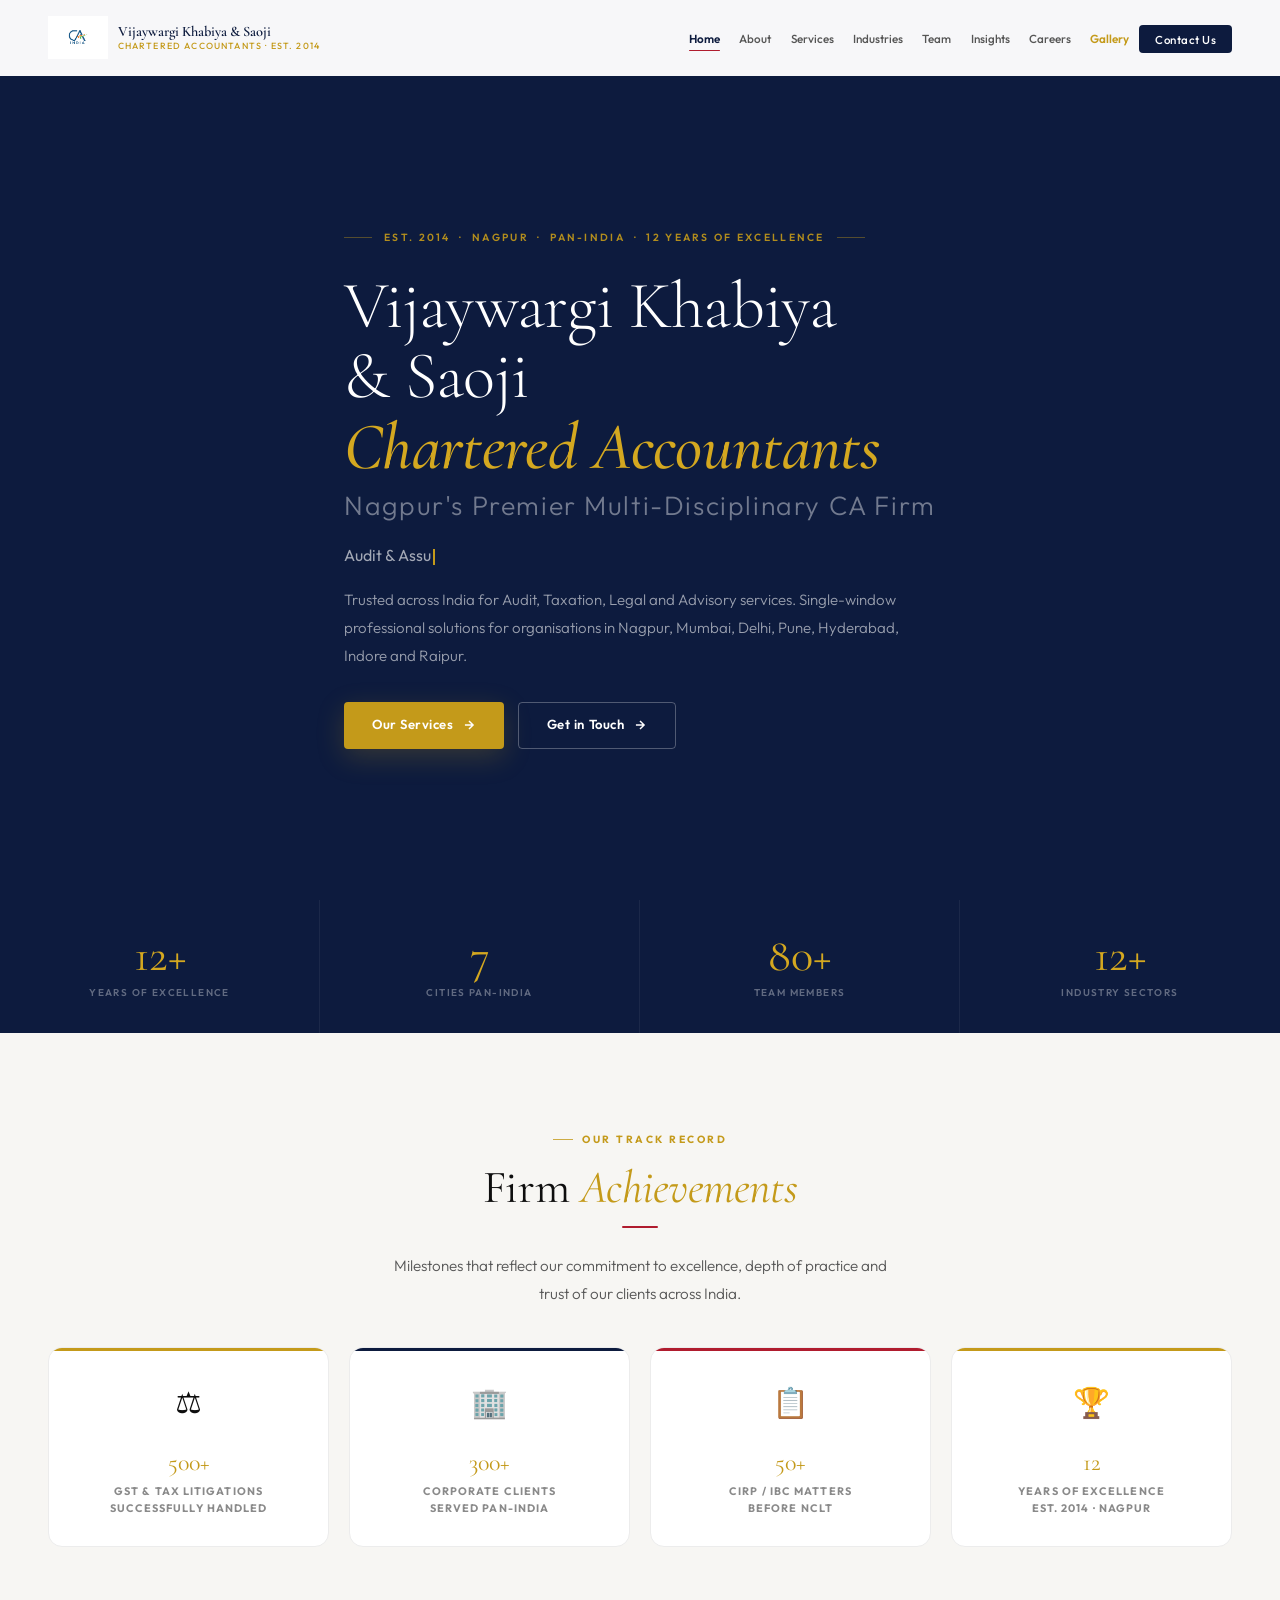
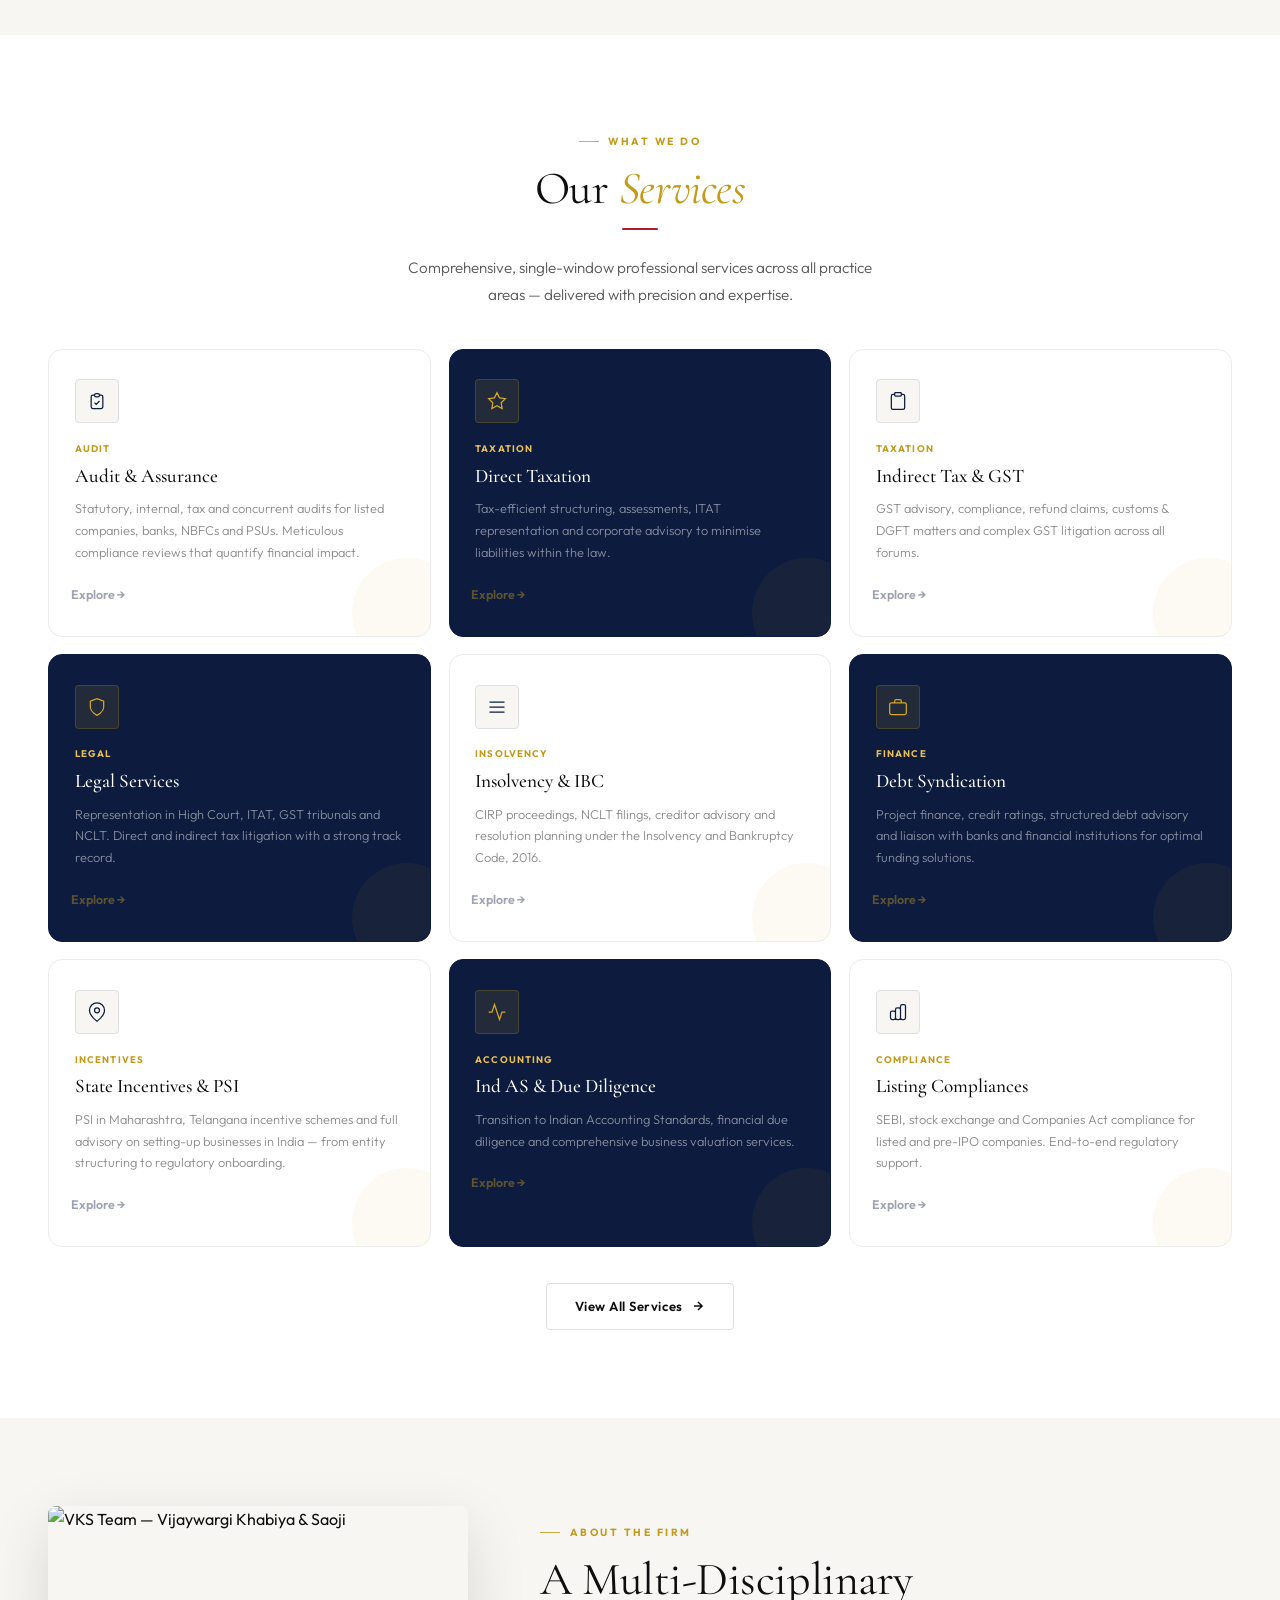
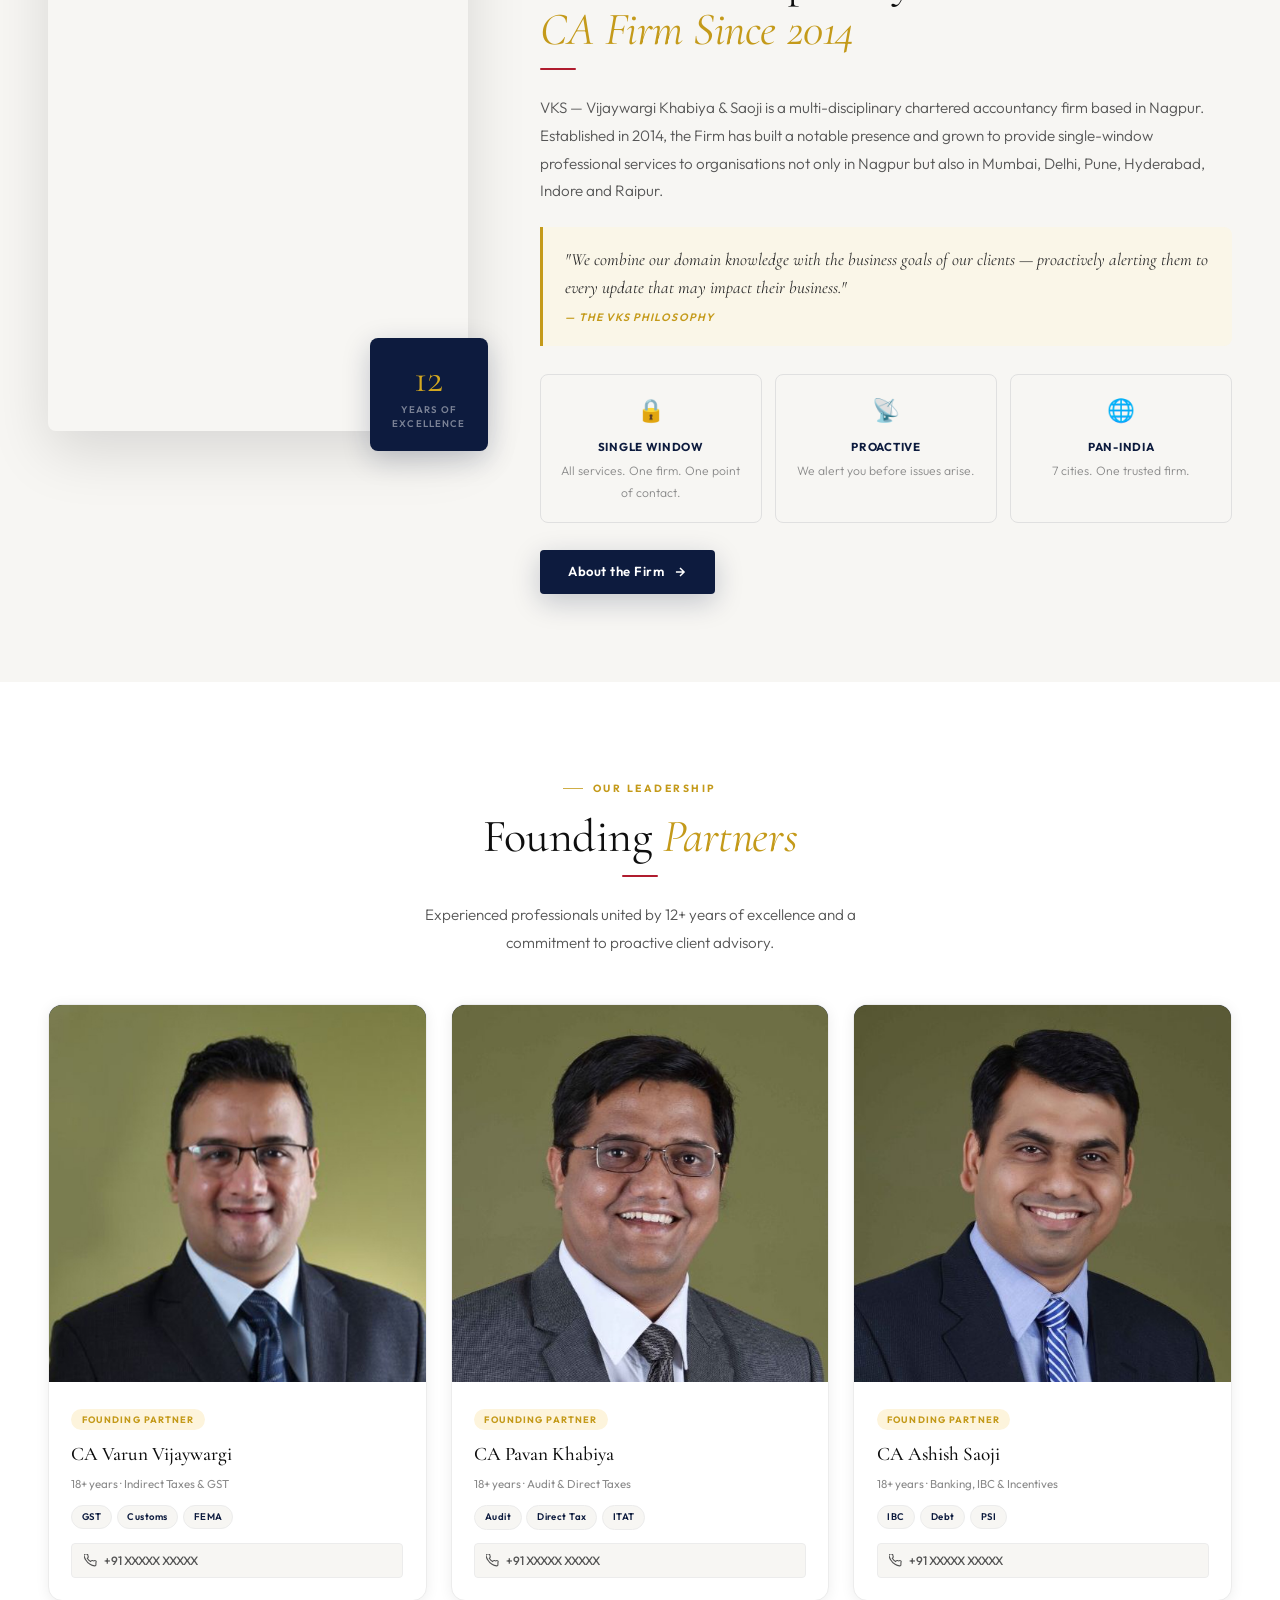
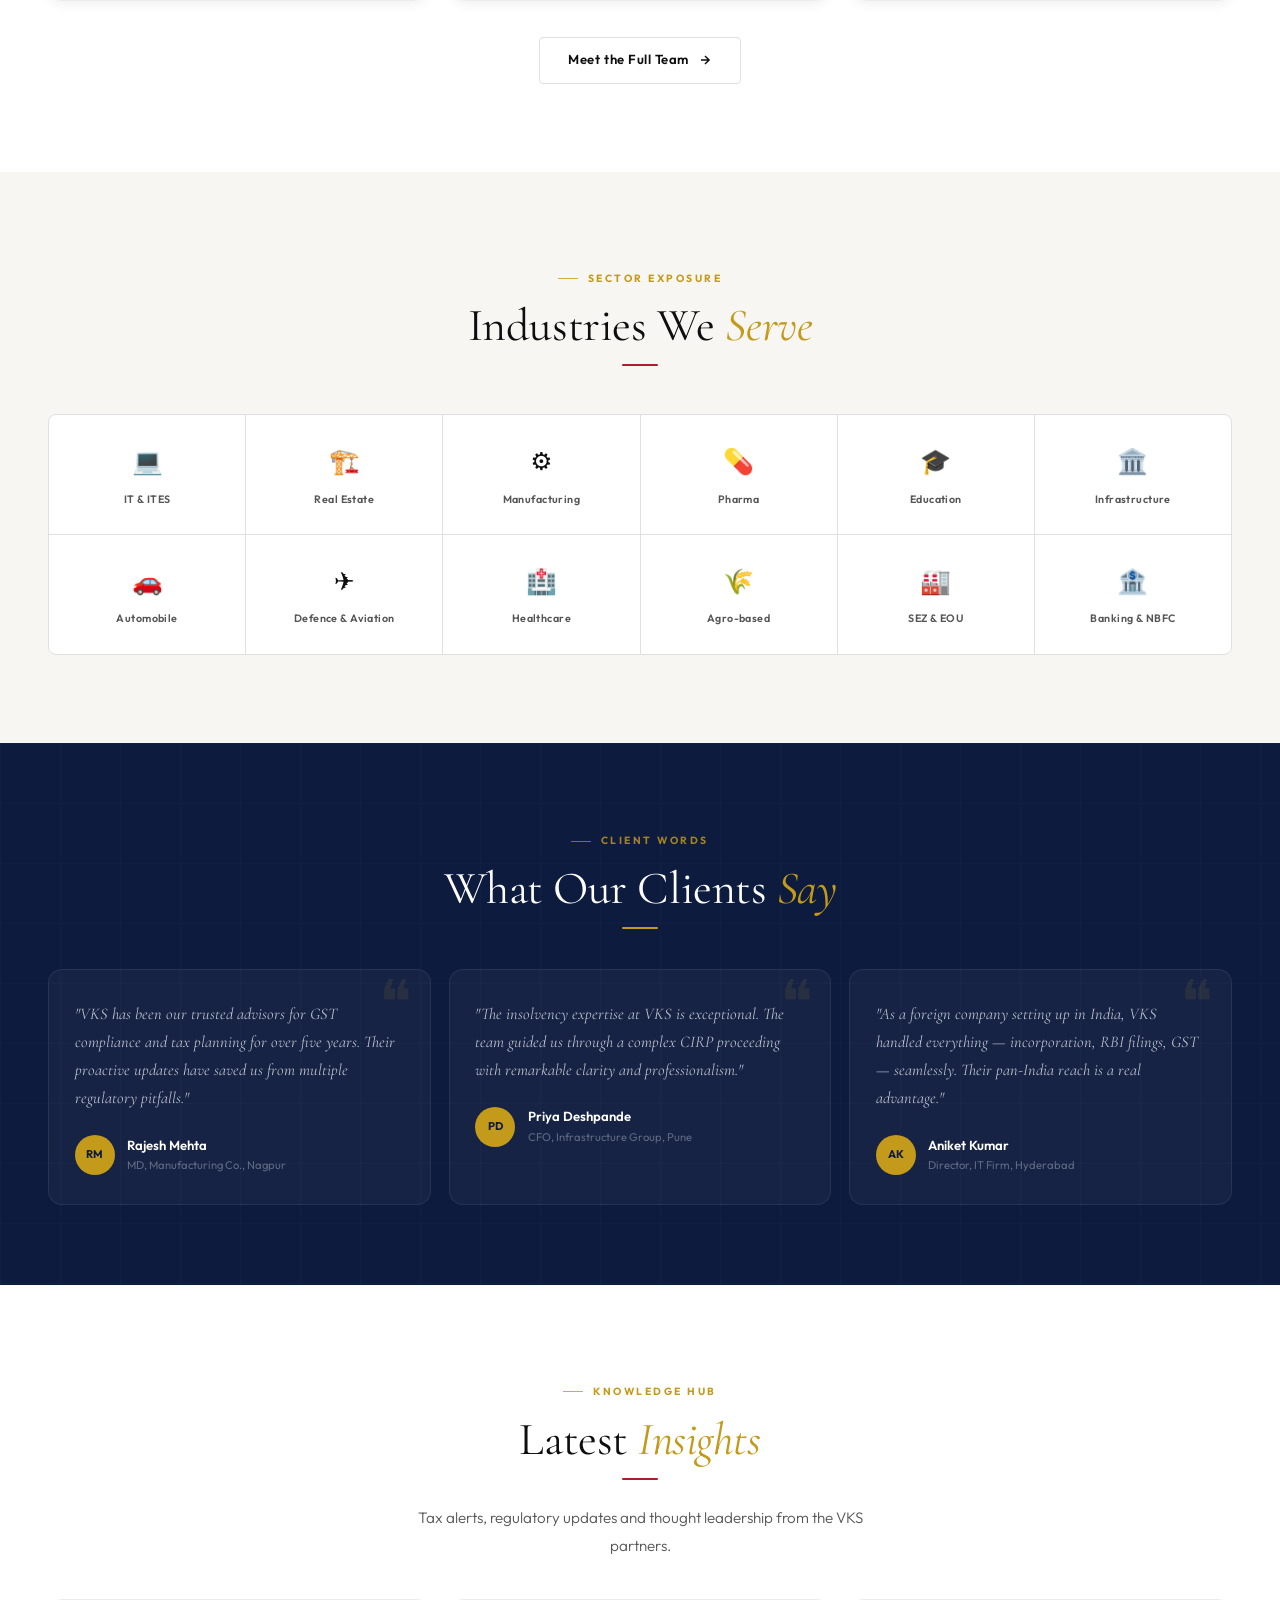
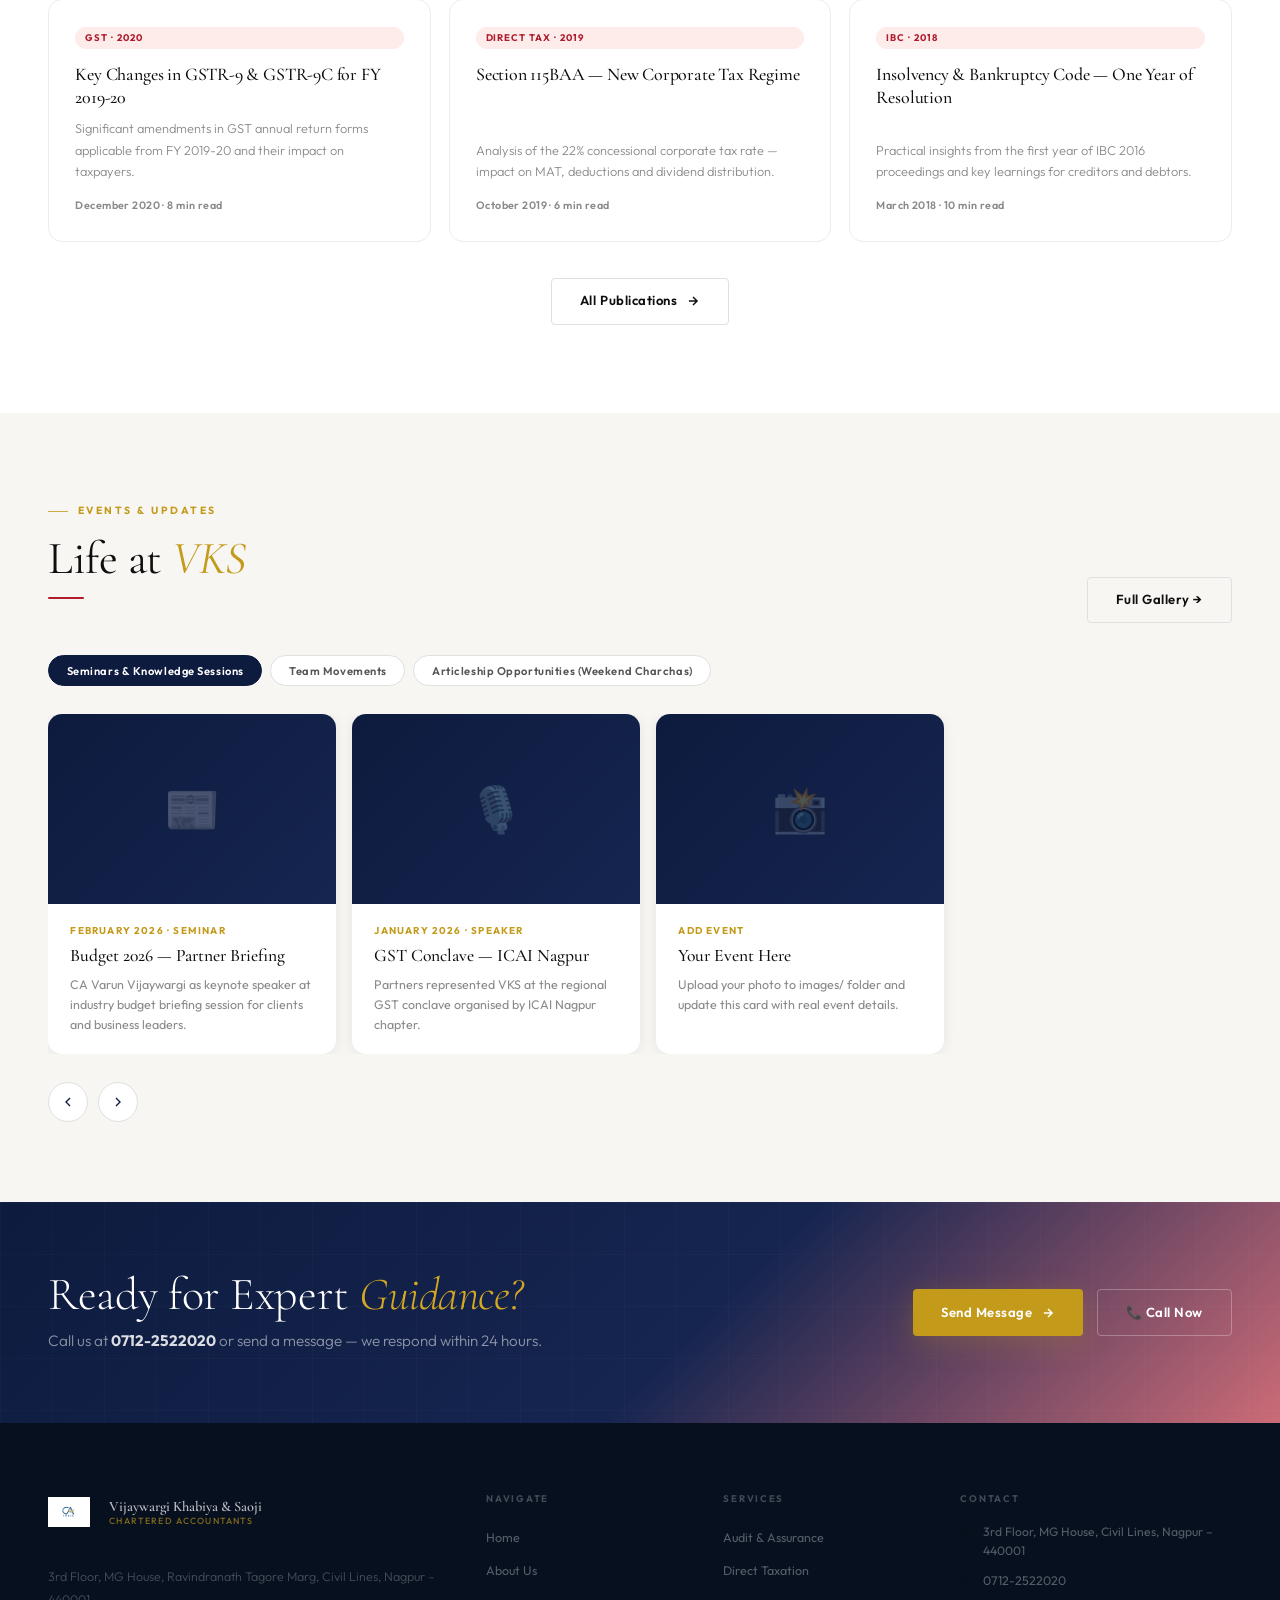
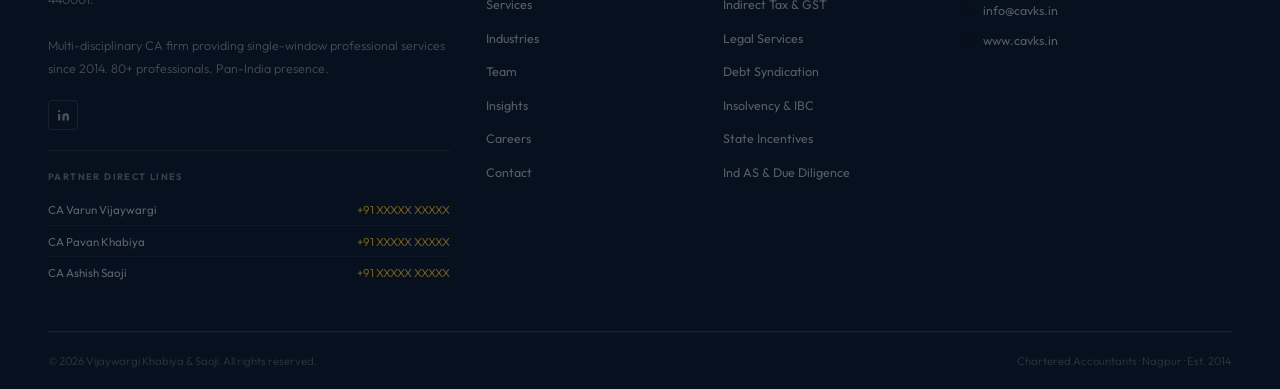
==== commit 538e9d89: "Update index.html" ====
--- a/index.html
+++ b/index.html
@@ -93,10 +93,7 @@
       </div>
     </div>
   </div>
-  <div class="hero-scroll">
-    <span class="hero-scroll-label">Scroll</span>
-    <span class="hero-scroll-hand">👇</span>
-  </div>
+  
 </section>
 
 <!-- STATS BAR -->
--- a/style.css
+++ b/style.css
@@ -0,0 +1,778 @@
+/* ============================================================
+   VKS — Premium Design System v5 | 2026
+   Vijaywargi Khabiya & Saoji · Chartered Accountants
+   Navy · Gold · Red · Ultra-Premium Corporate
+   ============================================================ */
+@import url('https://fonts.googleapis.com/css2?family=Cormorant+Garamond:ital,wght@0,300;0,400;0,500;0,600;1,300;1,400;1,600&family=Outfit:wght@300;400;500;600;700&display=swap');
+
+/* ── DESIGN TOKENS ── */
+:root {
+  --navy:     #0d1b3e;
+  --navy2:    #162550;
+  --navy3:    #1e306a;
+  --red:      #b01c2e;
+  --red2:     #8f1624;
+  --red-lt:   #fdecea;
+  --gold:     #c49a1a;
+  --gold2:    #d4a820;
+  --gold3:    #e8bf50;
+  --gold-lt:  #fdf4dc;
+  --gold-bg:  #faf6e8;
+  --ink:      #0e0e0e;
+  --ink2:     #2c2c2c;
+  --ink3:     #555;
+  --ink4:     #8a8a8a;
+  --line:     #e0e0e0;
+  --line2:    #ececec;
+  --surf:     #f7f6f3;
+  --surf2:    #f0ede6;
+  --white:    #ffffff;
+  --nav-h:    76px;
+  --ease:     cubic-bezier(0.16,1,0.3,1);
+  --ease2:    cubic-bezier(0.34,1.56,0.64,1);
+  --t:        0.38s;
+  --tf:       0.18s;
+  --r:        8px;
+  --rs:       4px;
+  --rl:       14px;
+  --sh-sm:    0 2px 14px rgba(0,0,0,.07);
+  --sh-md:    0 8px 36px rgba(0,0,0,.11);
+  --sh-lg:    0 20px 60px rgba(0,0,0,.13);
+  --sh-gold:  0 8px 28px rgba(196,154,26,.22);
+  --sh-navy:  0 8px 28px rgba(13,27,62,.22);
+  --sh-red:   0 8px 28px rgba(176,28,46,.22);
+}
+
+/* ── RESET ── */
+*,*::before,*::after{box-sizing:border-box;margin:0;padding:0;min-width:0}
+html{scroll-behavior:smooth;-webkit-font-smoothing:antialiased;-moz-osx-font-smoothing:grayscale;overflow-x:hidden}
+body{font-family:'Outfit',system-ui,sans-serif;color:var(--ink);background:var(--white);overflow-x:hidden;line-height:1.65;max-width:100vw}
+img{max-width:100%;height:auto;display:block;-webkit-user-drag:none;user-select:none}
+a{text-decoration:none;color:inherit}
+ul{list-style:none}
+button{cursor:pointer;border:none;background:none;font-family:inherit}
+input,textarea,select{font-family:inherit}
+
+/* ── TYPE SCALE ── */
+h1,h2,h3{font-family:'Cormorant Garamond',Georgia,serif;line-height:1.08;letter-spacing:-.01em;color:var(--ink)}
+h4{font-family:'Outfit',sans-serif;color:var(--ink)}
+h1{font-size:clamp(2.1rem,5.2vw,4.2rem);font-weight:400}
+h2{font-size:clamp(1.65rem,3.6vw,2.9rem);font-weight:400}
+h3{font-size:clamp(1.05rem,2vw,1.35rem);font-weight:500}
+h4{font-size:.92rem;font-weight:600}
+p{color:var(--ink3);line-height:1.82;font-size:.95rem;font-weight:300}
+
+/* ── LAYOUT ── */
+.container{max-width:1240px;margin:0 auto;padding:0 1.75rem;box-sizing:border-box}
+.pad{padding:88px 0}
+.pad-sm{padding:60px 0}
+.tc{text-align:center}
+
+/* ── UTILITIES ── */
+.eyebrow{display:inline-flex;align-items:center;gap:.6rem;font-size:.65rem;font-weight:700;letter-spacing:.24em;text-transform:uppercase;color:var(--gold);margin-bottom:.9rem}
+.eyebrow::before{content:'';width:20px;height:1px;background:currentColor;opacity:.8;flex-shrink:0}
+.rule{width:36px;height:2px;background:var(--red);border-radius:2px;margin:.85rem 0 1.5rem}
+.rule.c{margin:.85rem auto 1.5rem}
+.rule.gold{background:var(--gold)}
+
+/* ── BUTTONS ── */
+.btn{display:inline-flex;align-items:center;justify-content:center;gap:.55rem;padding:.72rem 1.75rem;border-radius:var(--rs);font-size:.82rem;font-weight:600;letter-spacing:.04em;transition:all var(--t) var(--ease);position:relative;overflow:hidden;white-space:nowrap;cursor:pointer;max-width:100%;flex-shrink:0}
+.arr{width:14px;height:14px;flex-shrink:0;transition:transform var(--tf)}
+.btn:hover .arr{transform:translateX(4px)}
+
+.btn-gold{background:var(--gold);color:var(--white);box-shadow:var(--sh-gold)}
+.btn-gold:hover{background:var(--gold2);transform:translateY(-2px);box-shadow:0 14px 36px rgba(196,154,26,.32)}
+.btn-navy{background:var(--navy);color:var(--white);box-shadow:var(--sh-navy)}
+.btn-navy:hover{background:var(--navy2);transform:translateY(-2px);box-shadow:0 12px 34px rgba(13,27,62,.28)}
+.btn-red{background:var(--red);color:var(--white);box-shadow:var(--sh-red)}
+.btn-red:hover{background:var(--red2);transform:translateY(-2px);box-shadow:0 12px 32px rgba(176,28,46,.28)}
+.btn-outline{background:transparent;color:var(--ink);border:1.5px solid var(--line)}
+.btn-outline:hover{border-color:var(--red);color:var(--red);transform:translateY(-1px)}
+.btn-ghost{background:transparent;color:var(--white);border:1.5px solid rgba(255,255,255,.28)}
+.btn-ghost:hover{border-color:rgba(255,255,255,.8);background:rgba(255,255,255,.07);transform:translateY(-2px)}
+
+/* ══════════════════════════════════════
+   NAV
+══════════════════════════════════════ */
+.nav{position:fixed;top:0;left:0;right:0;height:var(--nav-h);background:rgba(255,255,255,.97);backdrop-filter:blur(22px);-webkit-backdrop-filter:blur(22px);border-bottom:1px solid transparent;transition:border-color var(--t),box-shadow var(--t);z-index:1000}
+.nav.scrolled{border-color:var(--line);box-shadow:0 2px 20px rgba(0,0,0,.07)}
+.nav-inner{display:flex;align-items:center;justify-content:space-between;height:100%;gap:.5rem}
+
+/* Logo */
+.logo{display:flex;align-items:center;gap:.6rem;flex-shrink:0;min-width:0;text-decoration:none}
+.logo-img{width:60px;height:60px;object-fit:contain;flex-shrink:0}
+.logo-text{display:flex;flex-direction:column;line-height:1.2;min-width:0}
+.logo-firm{font-family:'Cormorant Garamond',serif;font-size:.9rem;font-weight:600;color:var(--navy);white-space:normal;line-height:1.25}
+.logo-tag{font-size:.56rem;font-weight:500;color:var(--gold);letter-spacing:.13em;text-transform:uppercase;white-space:nowrap}
+
+/* Nav links */
+.nav-links{display:flex;align-items:center;gap:.05rem;flex-shrink:0}
+.nav-links a{font-size:.73rem;font-weight:500;color:var(--ink3);padding:.38rem .58rem;border-radius:var(--rs);transition:color var(--tf),background var(--tf);position:relative;white-space:nowrap}
+.nav-links a::after{content:'';position:absolute;bottom:1px;left:.58rem;right:.58rem;height:1.5px;background:var(--gold);transform:scaleX(0);transform-origin:left;transition:transform .22s var(--ease);border-radius:2px}
+.nav-links a:hover{color:var(--navy)}
+.nav-links a:hover::after,.nav-links a.active::after{transform:scaleX(1)}
+.nav-links a.active{color:var(--navy);font-weight:600}
+.nav-links a.active::after{background:var(--red)}
+.nav-gallery-link{color:var(--gold)!important;font-weight:600!important}
+.nav-cta-btn{background:var(--navy)!important;color:var(--white)!important;padding:.42rem 1rem!important;border-radius:var(--rs)!important;font-size:.72rem!important;letter-spacing:.04em!important;white-space:nowrap!important}
+.nav-cta-btn:hover{background:var(--red)!important;transform:translateY(-1px)!important}
+.nav-cta-btn::after{display:none!important}
+
+/* Hamburger */
+.ham{display:none;flex-direction:column;gap:5px;padding:7px;cursor:pointer;flex-shrink:0}
+.ham span{display:block;width:22px;height:1.5px;background:var(--navy);border-radius:2px;transition:all .3s var(--ease)}
+.ham.open span:nth-child(1){transform:translateY(6.5px) rotate(45deg)}
+.ham.open span:nth-child(2){opacity:0;transform:scaleX(0)}
+.ham.open span:nth-child(3){transform:translateY(-6.5px) rotate(-45deg)}
+
+/* Mobile drawer */
+.drawer{display:block;position:fixed;inset:0;background:var(--navy);z-index:999;padding:calc(var(--nav-h) + 2rem) 2rem calc(3rem + env(safe-area-inset-bottom));transform:translateX(100%);transition:transform .4s var(--ease);overflow-y:auto;pointer-events:none}
+.drawer.open{transform:translateX(0);pointer-events:all}
+.drawer a{display:block;font-size:1.45rem;font-family:'Cormorant Garamond',serif;color:rgba(255,255,255,.72);padding:.75rem 0;border-bottom:1px solid rgba(255,255,255,.07);transition:color var(--tf),padding-left var(--tf);animation:drawerItem .45s var(--ease) both}
+.drawer a:hover{color:var(--gold);padding-left:10px}
+.drawer a:last-child{border:none;color:var(--gold2);margin-top:.5rem}
+@keyframes drawerItem{from{opacity:0;transform:translateX(28px)}to{opacity:1;transform:translateX(0)}}
+
+/* ══════════════════════════════════════
+   HERO
+══════════════════════════════════════ */
+.hero{position:relative;height:100vh;min-height:600px;display:flex;flex-direction:column;justify-content:center;padding:calc(var(--nav-h) + 2.5rem) 0 3rem;overflow:hidden}
+.hero-bg{position:absolute;inset:0;background:url('images/hero-bg.jpg') center center/cover no-repeat;z-index:1}
+.hero-bg::after{content:'';position:absolute;inset:0;background:var(--navy)}/* fallback if image missing */
+.hero-mesh{position:absolute;inset:0;background:linear-gradient(to right,rgba(13,27,62,.88) 0%,rgba(13,27,62,.6) 55%,rgba(13,27,62,.25) 100%);z-index:2}
+.hero-content{position:relative;z-index:5;max-width:800px}
+.hero-est{display:inline-flex;align-items:center;gap:.75rem;font-size:.65rem;font-weight:600;letter-spacing:.22em;text-transform:uppercase;color:rgba(196,154,26,.9);margin-bottom:1.5rem;animation:fadeUp .8s .1s var(--ease) both}
+.hero-est::before,.hero-est::after{content:'';height:1px;background:rgba(196,154,26,.4);width:28px;flex-shrink:0}
+.hero h1{color:var(--white);font-weight:300;line-height:1.06;animation:fadeUp .9s .25s var(--ease) both}
+.hero h1 em{font-style:italic;font-weight:500;color:var(--gold2);display:block}
+.hero h1 small{display:block;font-size:.4em;font-weight:300;color:rgba(255,255,255,.42);font-style:normal;font-family:'Outfit',sans-serif;letter-spacing:.06em;margin-top:.55rem}
+.hero-typewriter{font-family:'Outfit',sans-serif;font-size:clamp(.85rem,1.4vw,1rem);font-weight:400;color:rgba(255,255,255,.62);margin:1.4rem 0 0;min-height:1.7em;animation:fadeUp .8s .45s var(--ease) both}
+.tw-cursor{display:inline-block;width:2px;height:.95em;background:var(--gold);margin-left:2px;vertical-align:text-bottom;animation:blink .7s step-end infinite}
+@keyframes blink{0%,100%{opacity:1}50%{opacity:0}}
+.hero-desc{max-width:560px;margin:1.1rem 0 2rem;font-size:.94rem;color:rgba(255,255,255,.58);line-height:1.85;animation:fadeUp .8s .55s var(--ease) both}
+.hero-actions{display:flex;gap:.85rem;flex-wrap:wrap;animation:fadeUp .8s .65s var(--ease) both}
+.hero-scroll{position:absolute;bottom:2.5rem;left:50%;transform:translateX(-50%);z-index:7;display:flex;flex-direction:column;align-items:center;gap:.45rem;opacity:.85;pointer-events:none}
+.hero-scroll-label{font-size:.58rem;font-weight:600;letter-spacing:.18em;text-transform:uppercase;color:rgba(255,255,255,.38)}
+.hero-scroll-hand{font-size:1.4rem;animation:handBounce 2s ease-in-out infinite}
+@keyframes handBounce{0%,100%{transform:translateY(0)}50%{transform:translateY(9px)}}
+
+/* ══════════════════════════════════════
+   STATS BAR
+══════════════════════════════════════ */
+.stats-bar{display:grid;grid-template-columns:repeat(4,1fr);background:var(--navy);max-width:100%;overflow:hidden}
+.stat-cell{padding:2rem 1.25rem;text-align:center;border-right:1px solid rgba(255,255,255,.06);position:relative;transition:background var(--t)}
+.stat-cell:last-child{border-right:none}
+.stat-cell:hover{background:rgba(196,154,26,.05)}
+.stat-n{font-family:'Cormorant Garamond',serif;font-size:clamp(1.9rem,3.8vw,2.9rem);font-weight:400;color:var(--gold2);line-height:1;margin-bottom:.4rem}
+.stat-l{font-size:.62rem;font-weight:600;letter-spacing:.14em;text-transform:uppercase;color:rgba(255,255,255,.35)}
+
+/* ══════════════════════════════════════
+   ABOUT (index section)
+══════════════════════════════════════ */
+.about-grid{display:grid;grid-template-columns:minmax(0,420px) 1fr;gap:4.5rem;align-items:start}
+.about-visual{position:relative}
+.about-img-main{width:100%;aspect-ratio:4/5;object-fit:cover;border-radius:var(--r);box-shadow:var(--sh-lg)}
+.about-img-badge{position:absolute;bottom:-1.25rem;right:-1.25rem;background:var(--navy);color:var(--white);padding:1.25rem 1.4rem;border-radius:var(--r);box-shadow:var(--sh-navy);text-align:center}
+.about-img-badge .n{font-family:'Cormorant Garamond',serif;font-size:2.5rem;font-weight:400;color:var(--gold2);line-height:1;display:block}
+.about-img-badge .l{font-size:.6rem;font-weight:600;letter-spacing:.12em;text-transform:uppercase;color:rgba(255,255,255,.45);margin-top:.25rem;display:block;line-height:1.5}
+.about-copy{padding-top:.5rem}
+.about-quote{background:var(--gold-bg);border-left:3px solid var(--gold);padding:1.2rem 1.4rem;border-radius:0 var(--r) var(--r) 0;margin:1.4rem 0 1.75rem}
+.about-quote p{font-family:'Cormorant Garamond',serif;font-size:1.08rem;font-weight:400;font-style:italic;color:var(--ink2);line-height:1.6}
+.about-quote cite{font-size:.67rem;font-weight:600;letter-spacing:.1em;text-transform:uppercase;color:var(--gold);margin-top:.45rem;display:block}
+
+.pillars{display:grid;grid-template-columns:repeat(3,1fr);gap:.85rem;margin-top:1.5rem}
+.pillar{background:var(--surf);border:1px solid var(--line);border-radius:var(--r);padding:1.1rem .9rem;text-align:center;transition:all var(--t)}
+.pillar:hover{background:var(--white);border-color:var(--gold);box-shadow:var(--sh-gold);transform:translateY(-3px)}
+.pillar-icon{font-size:1.4rem;margin-bottom:.5rem}
+.pillar h4{font-size:.72rem;font-weight:700;letter-spacing:.06em;text-transform:uppercase;color:var(--navy);margin-bottom:.25rem}
+.pillar p{font-size:.76rem;color:var(--ink4)}
+
+/* ══════════════════════════════════════
+   SERVICES BENTO GRID
+══════════════════════════════════════ */
+.bento-grid{display:grid;grid-template-columns:repeat(3,1fr);gap:1.1rem;margin-top:2.5rem}
+.bento-card{border-radius:var(--rl);padding:1.85rem 1.6rem;position:relative;overflow:hidden;transition:all var(--t) var(--ease);cursor:default;border:1px solid var(--line2)}
+.bento-card::before{content:'';position:absolute;bottom:-2rem;right:-2rem;width:110px;height:110px;border-radius:50%;transition:transform var(--t) var(--ease)}
+.bento-card:hover{transform:translateY(-4px)}
+.bento-card:hover::before{transform:scale(2.8)}
+.bento-card:hover .bc-arrow{opacity:1;transform:translateX(0)}
+
+/* Alternating navy/white */
+.bento-grid .bento-card:nth-child(odd){background:var(--white)}
+.bento-grid .bento-card:nth-child(odd)::before{background:rgba(196,154,26,.05)}
+.bento-grid .bento-card:nth-child(odd):hover{border-color:var(--gold);box-shadow:var(--sh-gold)}
+.bento-grid .bento-card:nth-child(odd):hover .bc-icon{background:var(--navy);color:var(--white);border-color:var(--navy)}
+.bento-grid .bento-card:nth-child(even){background:var(--navy);border-color:var(--navy)}
+.bento-grid .bento-card:nth-child(even)::before{background:rgba(196,154,26,.06)}
+.bento-grid .bento-card:nth-child(even):hover{border-color:var(--gold2);box-shadow:0 18px 50px rgba(196,154,26,.16)}
+.bento-grid .bento-card:nth-child(even):hover .bc-icon{background:var(--gold);color:var(--white);border-color:var(--gold)}
+
+.bc-icon{width:44px;height:44px;border-radius:var(--rs);display:flex;align-items:center;justify-content:center;margin-bottom:1.1rem;border:1px solid;flex-shrink:0;transition:all var(--t)}
+.bc-icon svg{width:20px;height:20px;stroke-width:1.5}
+
+.bento-grid .bento-card:nth-child(odd) .bc-icon{background:var(--surf);border-color:var(--line);color:var(--navy)}
+.bento-grid .bento-card:nth-child(even) .bc-icon{background:rgba(196,154,26,.12);border-color:rgba(196,154,26,.22);color:var(--gold2)}
+
+.bc-tag{font-size:.6rem;font-weight:700;letter-spacing:.12em;text-transform:uppercase;margin-bottom:.5rem}
+.bento-grid .bento-card:nth-child(odd) .bc-tag{color:var(--gold)}
+.bento-grid .bento-card:nth-child(even) .bc-tag{color:var(--gold3)}
+
+.bc-title{font-family:'Cormorant Garamond',serif;font-size:1.2rem;font-weight:500;line-height:1.2;margin-bottom:.65rem}
+.bento-grid .bento-card:nth-child(odd) .bc-title{color:var(--ink)}
+.bento-grid .bento-card:nth-child(even) .bc-title{color:var(--white)}
+
+.bc-desc{font-size:.8rem;line-height:1.7;margin-bottom:1rem}
+.bento-grid .bento-card:nth-child(odd) .bc-desc{color:var(--ink4)}
+.bento-grid .bento-card:nth-child(even) .bc-desc{color:rgba(255,255,255,.5)}
+
+.bc-arrow{font-size:.78rem;font-weight:600;opacity:.4;transform:translateX(-4px);transition:all var(--tf);display:inline-block}
+.bento-grid .bento-card:nth-child(odd) .bc-arrow{color:var(--navy)}
+.bento-grid .bento-card:nth-child(even) .bc-arrow{color:var(--gold2)}
+
+/* ══════════════════════════════════════
+   PARTNERS (home + page)
+══════════════════════════════════════ */
+.partners-grid{display:grid;grid-template-columns:repeat(3,1fr);gap:1.5rem;margin-top:3rem}
+.pf-card{background:var(--white);border:1px solid var(--line2);border-radius:var(--rl);overflow:hidden;transition:all var(--t);box-shadow:var(--sh-sm)}
+.pf-card:hover{box-shadow:var(--sh-md);transform:translateY(-5px);border-color:var(--gold)}
+.pf-img-wrap{position:relative;aspect-ratio:3/2;overflow:hidden;background:var(--navy)}
+.pf-img-wrap img{width:100%;height:100%;object-fit:cover;object-position:top center;transition:transform .6s var(--ease)}
+.pf-card:hover .pf-img-wrap img{transform:scale(1.05)}
+.pf-img-overlay{position:absolute;inset:0;background:linear-gradient(to top,rgba(13,27,62,.7) 0%,transparent 60%);display:flex;align-items:flex-end;padding:1rem}
+.pf-img-spec{font-size:.62rem;font-weight:700;letter-spacing:.1em;text-transform:uppercase;color:var(--gold)}
+.pf-body{padding:1.4rem 1.5rem}
+.pf-name-sm{font-family:'Cormorant Garamond',serif;font-size:1.3rem;font-weight:500;color:var(--ink);margin-bottom:.25rem}
+.pf-years{font-size:.75rem;color:var(--ink4);margin-bottom:1rem}
+.pf-tags-sm{display:flex;flex-wrap:wrap;gap:.35rem;margin-bottom:1.1rem}
+.pf-tag-sm{font-size:.62rem;font-weight:600;letter-spacing:.06em;text-transform:uppercase;padding:.22rem .65rem;border-radius:40px;background:var(--surf);color:var(--navy);border:1px solid var(--line2)}
+.pf-contact-btns{display:flex;gap:.5rem;flex-wrap:wrap}
+.pf-btn{display:inline-flex;align-items:center;gap:.4rem;font-size:.72rem;font-weight:600;padding:.42rem .8rem;border-radius:var(--rs);transition:all var(--tf);flex-shrink:0}
+.pf-btn-wa{background:#25d366;color:var(--white)}
+.pf-btn-wa:hover{background:#128c7e}
+.pf-btn-li{background:#0a66c2;color:var(--white)}
+.pf-btn-li:hover{background:#004182}
+.pf-btn-mail{background:var(--surf);color:var(--ink3);border:1px solid var(--line)}
+.pf-btn-mail:hover{background:var(--navy);color:var(--white);border-color:var(--navy)}
+.pf-btn svg{width:13px;height:13px;flex-shrink:0}
+
+/* Partner Feature page layout */
+.partner-feature{padding:72px 0;border-bottom:1px solid var(--line2)}
+.partner-feature:last-of-type{border:none}
+.pf-layout{display:grid;grid-template-columns:minmax(0,300px) 1fr;gap:4rem;align-items:start}
+.pf-layout.flip{grid-template-columns:1fr minmax(0,300px)}
+.pf-layout.flip .pf-img-col{order:2}
+.pf-layout.flip .pf-content{order:1}
+.pf-sticky{position:sticky;top:calc(var(--nav-h) + 1.5rem)}
+.pf-img{width:100%;aspect-ratio:3/4;object-fit:cover;object-position:top;border-radius:var(--r);box-shadow:var(--sh-md)}
+.pf-info-card{background:var(--navy);border-radius:var(--r);padding:1.5rem;margin-top:1rem}
+.pf-badge{font-size:.6rem;font-weight:700;letter-spacing:.14em;text-transform:uppercase;color:var(--gold2);margin-bottom:1rem}
+.pf-mobile-link{display:flex;align-items:center;gap:.5rem;font-size:.82rem;font-weight:500;color:rgba(255,255,255,.75);padding:.55rem .75rem;background:rgba(255,255,255,.07);border-radius:var(--rs);margin-bottom:.4rem;transition:all var(--tf)}
+.pf-mobile-link:hover{background:rgba(255,255,255,.12);color:var(--white)}
+.pf-wa-link{display:flex;align-items:center;gap:.5rem;font-size:.82rem;font-weight:600;color:var(--white);padding:.55rem .75rem;background:#25d366;border-radius:var(--rs);margin-bottom:.4rem;transition:all var(--tf)}
+.pf-wa-link:hover{background:#128c7e}
+.pf-linkedin{display:flex;align-items:center;gap:.5rem;font-size:.82rem;font-weight:600;color:var(--white);padding:.55rem .75rem;background:#0a66c2;border-radius:var(--rs);margin-bottom:.4rem;transition:all var(--tf)}
+.pf-linkedin:hover{background:#004182}
+.pf-email{display:flex;align-items:center;gap:.5rem;font-size:.82rem;font-weight:600;color:var(--ink3);padding:.55rem .75rem;background:var(--surf);border-radius:var(--rs);transition:all var(--tf);margin-top:.2rem}
+.pf-email:hover{background:var(--navy);color:var(--white)}
+
+.pf-name{font-family:'Cormorant Garamond',serif;font-size:clamp(2rem,4vw,2.8rem);font-weight:400;color:var(--ink);line-height:1.1;margin-bottom:.35rem}
+.pf-spec{font-size:.8rem;font-weight:500;color:var(--ink4);margin-bottom:.75rem;letter-spacing:.02em}
+.pf-bio{font-size:.9rem;line-height:1.85;color:var(--ink3);margin-bottom:1rem}
+.pf-areas h4{font-size:.7rem;font-weight:700;letter-spacing:.12em;text-transform:uppercase;color:var(--ink4);margin-bottom:.75rem}
+.pf-tags{display:flex;flex-wrap:wrap;gap:.4rem}
+.pf-tag{font-size:.68rem;font-weight:500;padding:.28rem .75rem;border-radius:40px;background:var(--surf);color:var(--navy);border:1px solid var(--line2);transition:all var(--tf)}
+.pf-tag:hover{background:var(--navy);color:var(--white);border-color:var(--navy)}
+
+/* Other Team Members */
+.tm-grid{display:grid;grid-template-columns:repeat(5,1fr);gap:1rem;margin-top:2rem}
+.tm-card{background:var(--white);border:1px solid var(--line2);border-radius:var(--rl);padding:1.4rem 1rem;text-align:center;transition:all var(--t)}
+.tm-card:hover{box-shadow:var(--sh-md);transform:translateY(-4px);border-color:var(--gold)}
+.tm-av{width:56px;height:56px;border-radius:50%;display:flex;align-items:center;justify-content:center;font-size:.75rem;font-weight:700;color:var(--white);margin:0 auto 1rem;letter-spacing:.04em}
+.tm-name{font-size:.85rem;font-weight:600;color:var(--ink);margin-bottom:.25rem}
+.tm-spec{font-size:.72rem;color:var(--ink4)}
+
+.article-banner{display:flex;align-items:center;gap:1.75rem;background:linear-gradient(135deg,var(--navy),var(--navy2));border-radius:var(--r);padding:1.75rem 2rem;color:var(--white)}
+.ab-num{font-family:'Cormorant Garamond',serif;font-size:2.8rem;font-weight:300;color:var(--gold2);line-height:1;flex-shrink:0}
+.article-banner h4{color:var(--white);margin-bottom:.25rem}
+.article-banner p{font-size:.82rem;color:rgba(255,255,255,.5)}
+
+/* ══════════════════════════════════════
+   INDUSTRIES
+══════════════════════════════════════ */
+.ind-grid{display:grid;grid-template-columns:repeat(6,1fr);gap:1px;background:var(--line);border:1px solid var(--line);border-radius:var(--r);overflow:hidden;margin-top:3rem}
+.ind-cell{background:var(--white);padding:1.6rem .75rem;text-align:center;transition:all var(--t);cursor:default;position:relative;overflow:hidden}
+.ind-cell::after{content:'';position:absolute;inset:0;background:var(--navy);transform:scaleY(0);transform-origin:bottom;transition:transform var(--t) var(--ease);z-index:0}
+.ind-cell:hover::after{transform:scaleY(1)}
+.ind-icon{font-size:1.55rem;margin-bottom:.55rem;transition:transform var(--t);position:relative;z-index:1}
+.ind-cell:hover .ind-icon{transform:scale(1.1)}
+.ind-name{font-size:.67rem;font-weight:600;letter-spacing:.04em;color:var(--ink3);transition:color var(--t);position:relative;z-index:1}
+.ind-cell:hover .ind-name{color:rgba(255,255,255,.8)}
+
+/* ══════════════════════════════════════
+   TESTIMONIALS
+══════════════════════════════════════ */
+.testimonials{background:var(--navy);padding:80px 0;position:relative;overflow:hidden}
+.testimonials::before{content:'';position:absolute;inset:0;background-image:linear-gradient(rgba(255,255,255,.02) 1px,transparent 1px),linear-gradient(90deg,rgba(255,255,255,.02) 1px,transparent 1px);background-size:60px 60px}
+.t-grid{display:grid;grid-template-columns:repeat(3,1fr);gap:1.1rem;margin-top:2.5rem}
+.t-card{background:rgba(255,255,255,.04);border:1px solid rgba(255,255,255,.07);border-radius:var(--rl);padding:1.85rem 1.6rem;transition:all var(--t);position:relative;overflow:hidden}
+.t-card::before{content:'❝';position:absolute;top:.25rem;right:1.1rem;font-size:3.8rem;color:rgba(196,154,26,.1);font-family:'Cormorant Garamond',serif;line-height:1}
+.t-card:hover{background:rgba(255,255,255,.07);border-color:rgba(196,154,26,.22);transform:translateY(-4px)}
+.t-quote{font-family:'Cormorant Garamond',serif;font-size:1.02rem;font-weight:400;font-style:italic;color:rgba(255,255,255,.7);line-height:1.72;margin-bottom:1.4rem;position:relative;z-index:1}
+.t-author{display:flex;align-items:center;gap:.8rem}
+.t-avatar{width:40px;height:40px;border-radius:50%;background:var(--gold);display:flex;align-items:center;justify-content:center;font-size:.7rem;font-weight:700;color:var(--navy);flex-shrink:0}
+.t-name{font-size:.82rem;font-weight:600;color:var(--white)}
+.t-co{font-size:.7rem;color:rgba(255,255,255,.32)}
+
+/* ══════════════════════════════════════
+   PUBLICATIONS
+══════════════════════════════════════ */
+.pub-grid{display:grid;grid-template-columns:repeat(3,1fr);gap:1.1rem;margin-top:2.5rem}
+.pub-card{background:var(--white);border:1px solid var(--line2);border-radius:var(--rl);padding:1.65rem;transition:all var(--t);position:relative;overflow:hidden;display:flex;flex-direction:column}
+.pub-card::after{content:'';position:absolute;bottom:0;left:0;right:0;height:2.5px;background:linear-gradient(90deg,var(--gold),var(--red));transform:scaleX(0);transform-origin:left;transition:transform var(--t)}
+.pub-card:hover{box-shadow:var(--sh-md);transform:translateY(-4px)}
+.pub-card:hover::after{transform:scaleX(1)}
+.pub-tag{display:inline-block;font-size:.6rem;font-weight:700;letter-spacing:.1em;text-transform:uppercase;color:var(--red);background:var(--red-lt);padding:.2rem .6rem;border-radius:40px;margin-bottom:.85rem;flex-shrink:0}
+.pub-title{font-family:'Cormorant Garamond',serif;font-size:1.12rem;font-weight:500;color:var(--ink);margin-bottom:.55rem;line-height:1.3;flex:1}
+.pub-excerpt{font-size:.8rem;color:var(--ink4);line-height:1.7;margin-bottom:.85rem}
+.pub-meta{font-size:.67rem;font-weight:600;color:var(--ink4);letter-spacing:.04em;margin-top:auto}
+
+/* ══════════════════════════════════════
+   ACHIEVEMENTS
+══════════════════════════════════════ */
+.achieve-grid{display:grid;grid-template-columns:repeat(4,1fr);gap:1.25rem;margin-top:2.5rem}
+.achieve-card{background:var(--white);border:1px solid var(--line2);border-radius:var(--rl);padding:1.85rem 1.25rem;text-align:center;position:relative;overflow:hidden;transition:all var(--t)}
+.achieve-card::before{content:'';position:absolute;top:0;left:0;right:0;height:3px}
+.achieve-card:nth-child(1)::before{background:var(--gold)}
+.achieve-card:nth-child(2)::before{background:var(--navy)}
+.achieve-card:nth-child(3)::before{background:var(--red)}
+.achieve-card:nth-child(4)::before{background:var(--gold)}
+.achieve-card:hover{transform:translateY(-5px);box-shadow:var(--sh-md);border-color:var(--gold)}
+.achieve-icon{font-size:1.85rem;margin-bottom:.65rem}
+.achieve-num{font-family:'Cormorant Garamond',serif;font-size:2.6rem;font-weight:400;color:var(--navy);line-height:1;margin-bottom:.3rem}
+.achieve-num span{font-size:1.5rem;color:var(--gold)}
+.achieve-label{font-size:.68rem;font-weight:700;letter-spacing:.1em;text-transform:uppercase;color:var(--ink4);line-height:1.5}
+
+/* ══════════════════════════════════════
+   EVENTS / SLIDER
+══════════════════════════════════════ */
+.events-section{padding:80px 0;background:var(--surf);overflow:hidden}
+.events-header{display:flex;align-items:flex-start;justify-content:space-between;flex-wrap:wrap;gap:1rem;margin-bottom:1.5rem}
+.event-tabs{display:flex;gap:.5rem;flex-wrap:wrap;margin-bottom:1.75rem}
+.event-tab{padding:.46rem 1.1rem;border-radius:40px;font-size:.7rem;font-weight:600;letter-spacing:.05em;border:1.5px solid var(--line);background:var(--white);color:var(--ink3);cursor:pointer;transition:all var(--tf);white-space:nowrap}
+.event-tab.active{background:var(--navy);border-color:var(--navy);color:var(--white)}
+.event-tab:hover:not(.active){border-color:var(--navy);color:var(--navy)}
+.event-panel{display:none}
+.event-panel.active{display:block}
+.events-slider-wrap{position:relative;overflow:hidden;width:100%;cursor:grab}
+.events-slider-wrap:active{cursor:grabbing}
+.events-slider{display:flex;gap:1rem;transition:transform .55s var(--ease);will-change:transform}
+.event-card{width:288px;max-width:calc(82vw);background:var(--white);border-radius:var(--rl);overflow:hidden;box-shadow:var(--sh-sm);flex-shrink:0;transition:all var(--t)}
+.event-card:hover{box-shadow:var(--sh-md);transform:translateY(-4px)}
+.event-img-placeholder{width:100%;height:190px;display:flex;align-items:center;justify-content:center;background:linear-gradient(135deg,var(--navy),var(--navy2));color:rgba(255,255,255,.25);font-size:2.8rem}
+.event-img{width:100%;height:190px;object-fit:cover}
+.event-body{padding:1.2rem 1.4rem}
+.event-date{font-size:.62rem;font-weight:700;letter-spacing:.12em;text-transform:uppercase;color:var(--gold);margin-bottom:.35rem}
+.event-title{font-family:'Cormorant Garamond',serif;font-size:1.1rem;font-weight:500;color:var(--ink);margin-bottom:.45rem;line-height:1.3}
+.event-desc{font-size:.78rem;color:var(--ink4);line-height:1.6}
+.slider-controls{display:flex;align-items:center;gap:.65rem;margin-top:1.75rem}
+.slider-btn{width:40px;height:40px;border-radius:50%;border:1.5px solid var(--line);background:var(--white);display:flex;align-items:center;justify-content:center;cursor:pointer;transition:all var(--tf);color:var(--navy);flex-shrink:0}
+.slider-btn:hover{background:var(--red);border-color:var(--red);color:var(--white)}
+.slider-dots{display:flex;gap:.45rem}
+.slider-dot{width:7px;height:7px;border-radius:50%;background:var(--line);transition:all var(--tf);cursor:pointer;flex-shrink:0}
+.slider-dot.active{background:var(--navy);width:20px;border-radius:4px}
+
+/* ══════════════════════════════════════
+   CTA STRIP
+══════════════════════════════════════ */
+.cta-strip{background:linear-gradient(135deg,var(--navy) 0%,var(--navy2) 55%,rgba(176,28,46,.65) 100%);padding:68px 0;position:relative;overflow:hidden}
+.cta-strip::before{content:'';position:absolute;inset:0;background-image:linear-gradient(rgba(255,255,255,.02) 1px,transparent 1px),linear-gradient(90deg,rgba(255,255,255,.02) 1px,transparent 1px);background-size:52px 52px}
+.cta-inner{display:flex;align-items:center;justify-content:space-between;gap:2rem;position:relative;z-index:1;flex-wrap:wrap}
+.cta-copy h2{color:var(--white);font-weight:300}
+.cta-copy h2 em{color:var(--gold2);font-style:italic}
+.cta-copy p{color:rgba(255,255,255,.52);margin-top:.45rem}
+.cta-actions{display:flex;gap:.85rem;flex-shrink:0;flex-wrap:wrap}
+
+/* ══════════════════════════════════════
+   FOOTER
+══════════════════════════════════════ */
+.footer{background:#07101f;padding:68px 0 0}
+.footer-top{display:grid;grid-template-columns:2fr 1fr 1fr 1.35fr;gap:2.25rem;padding-bottom:2.75rem;border-bottom:1px solid rgba(255,255,255,.07);align-items:start}
+.ft-desc{font-size:.78rem;color:rgba(255,255,255,.26);margin:1rem 0 1.25rem;line-height:1.85}
+.ft-socials{display:flex;gap:.45rem;margin-bottom:1.25rem}
+.ft-soc{width:30px;height:30px;border-radius:var(--rs);border:1px solid rgba(255,255,255,.08);display:flex;align-items:center;justify-content:center;color:rgba(255,255,255,.28);transition:all var(--tf)}
+.ft-soc:hover{background:var(--gold);border-color:var(--gold);color:var(--white)}
+.ft-col h5{font-size:.6rem;font-weight:700;letter-spacing:.18em;text-transform:uppercase;color:rgba(255,255,255,.24);margin-bottom:1rem}
+.ft-col ul{display:flex;flex-direction:column;gap:.45rem}
+.ft-col a{font-size:.78rem;color:rgba(255,255,255,.32);transition:color var(--tf),padding-left var(--tf)}
+.ft-col a:hover{color:var(--gold);padding-left:4px}
+.ft-contact{display:flex;flex-direction:column;gap:.65rem}
+.ft-ci{display:flex;gap:.55rem;align-items:flex-start}
+.ft-ci svg{opacity:.28;margin-top:2px;flex-shrink:0}
+.ft-ci span{font-size:.76rem;color:rgba(255,255,255,.32);line-height:1.55}
+.ft-ci a{color:rgba(255,255,255,.32);transition:color var(--tf)}
+.ft-ci a:hover{color:var(--gold)}
+.ft-partners{margin-top:1.1rem;padding-top:1.1rem;border-top:1px solid rgba(255,255,255,.05)}
+.ft-partners h6{font-size:.58rem;font-weight:700;letter-spacing:.15em;text-transform:uppercase;color:rgba(255,255,255,.2);margin-bottom:.65rem}
+.ft-p-item{display:flex;align-items:center;justify-content:space-between;gap:.25rem;padding:.35rem 0;border-bottom:1px solid rgba(255,255,255,.04);flex-wrap:wrap}
+.ft-p-item:last-child{border:none}
+.ft-p-name{font-size:.72rem;color:rgba(255,255,255,.35)}
+.ft-p-num{font-size:.72rem;color:rgba(196,154,26,.55);transition:color var(--tf)}
+.ft-p-num:hover{color:var(--gold)}
+.footer-bottom{padding:1.1rem 0;display:flex;align-items:center;justify-content:space-between;flex-wrap:wrap;gap:.65rem;border-top:1px solid rgba(255,255,255,.04)}
+.footer-bottom p{font-size:.7rem;color:rgba(255,255,255,.16)}
+
+/* ══════════════════════════════════════
+   PAGE HEADER (inner pages)
+══════════════════════════════════════ */
+.ph{padding:calc(var(--nav-h) + 3.5rem) 0 3rem;background:linear-gradient(150deg,rgba(13,27,62,.95) 0%,rgba(13,27,62,.82) 50%,rgba(176,28,46,.5) 100%),url('https://images.unsplash.com/photo-1486406146926-c627a92ad1ab?w=1600&auto=format&fit=crop&q=70') center/cover;position:relative;overflow:hidden}
+.ph::before{content:'';position:absolute;inset:0;background-image:linear-gradient(rgba(255,255,255,.025) 1px,transparent 1px),linear-gradient(90deg,rgba(255,255,255,.025) 1px,transparent 1px);background-size:60px 60px}
+.ph-inner{position:relative;z-index:1}
+.ph h1{font-weight:300;color:var(--white)}
+.ph h1 em{color:var(--gold2)}
+.ph .eyebrow{color:rgba(196,154,26,.78)}
+.ph .eyebrow::before{background:rgba(196,154,26,.5)}
+.breadcrumb{display:flex;align-items:center;gap:.45rem;font-size:.7rem;color:rgba(255,255,255,.3);margin-bottom:.85rem;flex-wrap:wrap}
+.breadcrumb a{color:var(--gold);transition:color var(--tf)}
+.breadcrumb a:hover{color:var(--gold2)}
+.breadcrumb span{color:rgba(255,255,255,.15)}
+.ph p{color:rgba(255,255,255,.46)}
+
+/* ══════════════════════════════════════
+   SCROLL TO TOP
+══════════════════════════════════════ */
+.stt{position:fixed;bottom:5.25rem;right:1.25rem;width:44px;height:44px;background:var(--navy);color:var(--white);border-radius:50%;display:flex;align-items:center;justify-content:center;cursor:pointer;opacity:0;transform:translateY(14px) scale(.9);transition:all var(--t);z-index:948;border:1.5px solid rgba(255,255,255,.1);box-shadow:0 4px 16px rgba(13,27,62,.3)}
+.stt.show{opacity:1;transform:translateY(0) scale(1)}
+.stt:hover{background:var(--red);border-color:var(--red);transform:translateY(-2px) scale(1.04)}
+
+/* ══════════════════════════════════════
+   MOBILE BOTTOM NAV
+══════════════════════════════════════ */
+.mob-nav{display:none;position:fixed;bottom:0;left:0;right:0;background:var(--white);border-top:1px solid var(--line);z-index:950;padding:.35rem 0 calc(.35rem + env(safe-area-inset-bottom));box-shadow:0 -4px 20px rgba(0,0,0,.06)}
+.mob-nav-inner{display:grid;grid-template-columns:repeat(5,1fr)}
+.mob-nav-item{display:flex;flex-direction:column;align-items:center;gap:.18rem;padding:.45rem .1rem;color:var(--ink4);transition:color var(--tf);font-size:.52rem;font-weight:600;letter-spacing:.03em;text-transform:uppercase}
+.mob-nav-item svg{width:19px;height:19px;stroke-width:1.8}
+.mob-nav-item.active{color:var(--navy)}
+.mob-nav-item:hover{color:var(--red)}
+
+/* ══════════════════════════════════════
+   SERVICES PAGE
+══════════════════════════════════════ */
+.svc-layout{display:grid;grid-template-columns:minmax(0,210px) 1fr;gap:2.75rem;align-items:start}
+.svc-sidebar{position:sticky;top:calc(var(--nav-h) + 1.75rem)}
+.svc-nav{display:flex;flex-direction:column;gap:.2rem}
+.svc-nav a{font-size:.76rem;font-weight:500;color:var(--ink3);padding:.58rem .8rem;border-radius:var(--rs);border-left:2px solid transparent;transition:all var(--tf)}
+.svc-nav a:hover,.svc-nav a.active{color:var(--navy);background:rgba(13,27,62,.04);border-left-color:var(--red)}
+.svc-section{padding:2.75rem 0;border-bottom:1px solid var(--line2)}
+.svc-section:last-child{border:none}
+.svc-section h2{font-size:1.75rem;margin-bottom:.45rem}
+
+/* ══════════════════════════════════════
+   CAREERS
+══════════════════════════════════════ */
+.career-cards{display:grid;grid-template-columns:repeat(2,1fr);gap:1.75rem;margin-top:2.5rem}
+.careers-inner{display:grid;grid-template-columns:1fr 1fr;gap:3.5rem;align-items:center}
+.ind-split-grid{display:grid;grid-template-columns:1fr 1fr;gap:3.5rem;align-items:center}
+.career-card{border-radius:var(--rl);overflow:hidden;box-shadow:var(--sh-md);transition:all var(--t)}
+.career-card:hover{transform:translateY(-4px);box-shadow:var(--sh-lg)}
+.cc-header{padding:2.25rem 2rem 1.75rem;position:relative;overflow:hidden}
+.cc-header::after{content:'';position:absolute;bottom:-2rem;right:-2rem;width:130px;height:130px;border-radius:50%;opacity:.1}
+.cc-article .cc-header{background:var(--navy)}
+.cc-article .cc-header::after{background:var(--gold)}
+.cc-jobs .cc-header{background:linear-gradient(135deg,var(--red2),var(--red))}
+.cc-jobs .cc-header::after{background:var(--white)}
+.cc-icon{width:50px;height:50px;border-radius:var(--r);display:flex;align-items:center;justify-content:center;margin-bottom:1.1rem;border:1.5px solid rgba(255,255,255,.14)}
+.cc-article .cc-icon{background:rgba(196,154,26,.13);color:var(--gold2)}
+.cc-jobs .cc-icon{background:rgba(255,255,255,.13);color:var(--white)}
+.cc-header h3{font-family:'Cormorant Garamond',serif;font-size:1.65rem;font-weight:400;color:var(--white);margin-bottom:.3rem}
+.cc-header p{font-size:.8rem;color:rgba(255,255,255,.5)}
+.cc-badge{display:inline-block;font-size:.58rem;font-weight:700;letter-spacing:.12em;text-transform:uppercase;padding:.2rem .65rem;border-radius:40px;margin-bottom:.65rem}
+.cc-article .cc-badge{background:rgba(196,154,26,.18);color:var(--gold3)}
+.cc-jobs .cc-badge{background:rgba(255,255,255,.13);color:rgba(255,255,255,.85)}
+.cc-body{background:var(--white);padding:1.65rem}
+.cc-list{display:flex;flex-direction:column;gap:.8rem;margin-bottom:1.6rem}
+.cc-li{display:flex;align-items:flex-start;gap:.7rem;font-size:.85rem;color:var(--ink3)}
+.cc-li::before{content:'';width:5px;height:5px;border-radius:50%;background:var(--gold);flex-shrink:0;margin-top:.55rem}
+.cc-article .cc-li::before{background:var(--navy)}
+.cc-jobs .cc-li::before{background:var(--red)}
+.cc-cta{width:100%;justify-content:center;padding:.82rem}
+
+/* Career items */
+.careers{background:linear-gradient(135deg,var(--navy) 0%,var(--navy2) 60%,rgba(176,28,46,.45) 100%);padding:80px 0;position:relative;overflow:hidden}
+.careers::before{content:'';position:absolute;inset:0;background-image:linear-gradient(rgba(255,255,255,.018) 1px,transparent 1px),linear-gradient(90deg,rgba(255,255,255,.018) 1px,transparent 1px);background-size:56px 56px}
+.career-item{display:flex;align-items:flex-start;gap:1.1rem;padding:1.1rem;background:rgba(255,255,255,.05);border-radius:var(--r);border:1px solid rgba(255,255,255,.07);transition:all var(--t)}
+.career-item:hover{background:rgba(255,255,255,.08);border-color:rgba(196,154,26,.22)}
+.career-num{font-family:'Cormorant Garamond',serif;font-size:1.9rem;font-weight:300;color:var(--gold);opacity:.65;line-height:1;flex-shrink:0;width:2.5rem}
+.career-text h4{color:var(--white)!important;margin-bottom:.25rem}
+.career-text p{color:rgba(255,255,255,.5)!important;font-size:.8rem;line-height:1.6}
+.careers-copy h2{color:var(--white)}
+.careers-copy .eyebrow{color:rgba(196,154,26,.78)}
+.careers-copy .eyebrow::before{background:rgba(196,154,26,.5)}
+
+/* ══════════════════════════════════════
+   CONTACT
+══════════════════════════════════════ */
+.contact-grid{display:grid;grid-template-columns:1fr 1.15fr;gap:3.5rem;align-items:start}
+.c-details{display:flex;flex-direction:column;gap:.85rem}
+.c-item{display:flex;align-items:flex-start;gap:.8rem;padding:.9rem;background:var(--surf);border-radius:var(--r);border:1px solid var(--line)}
+.c-icon{width:36px;height:36px;flex-shrink:0;background:var(--navy);border-radius:var(--rs);display:flex;align-items:center;justify-content:center;color:var(--white)}
+.c-icon svg{width:15px;height:15px}
+.c-detail-txt h4{font-size:.65rem;font-weight:700;letter-spacing:.08em;text-transform:uppercase;color:var(--ink);margin-bottom:.18rem}
+.c-detail-txt p,.c-detail-txt a{font-size:.85rem;color:var(--ink3)}
+.c-detail-txt a:hover{color:var(--red)}
+.map-wrap{margin-top:1.1rem;border-radius:var(--r);overflow:hidden;border:1px solid var(--line)}
+.c-form{background:var(--surf);border-radius:var(--rl);padding:2.25rem;border:1px solid var(--line);box-shadow:var(--sh-sm)}
+.c-form h3{font-family:'Cormorant Garamond',serif;font-size:1.55rem;font-weight:400;margin-bottom:.2rem}
+.c-form>.sub{margin-bottom:1.75rem;font-size:.82rem}
+.fg{margin-bottom:1.05rem}
+.fg label{display:block;font-size:.66rem;font-weight:700;letter-spacing:.1em;text-transform:uppercase;color:var(--ink3);margin-bottom:.38rem}
+.fc{width:100%;padding:.68rem .95rem;border:1.5px solid var(--line);border-radius:var(--rs);font-size:.86rem;color:var(--ink);background:var(--white);outline:none;transition:border-color var(--tf),box-shadow var(--tf)}
+.fc:focus{border-color:var(--navy);box-shadow:0 0 0 3px rgba(13,27,62,.07)}
+.fc::placeholder{color:var(--ink4)}
+textarea.fc{resize:vertical;min-height:110px}
+.form-row{display:grid;grid-template-columns:1fr 1fr;gap:1rem}
+
+/* ══════════════════════════════════════
+   KNOWLEDGE PORTAL
+══════════════════════════════════════ */
+.kb-grid{display:grid;grid-template-columns:repeat(3,1fr);gap:1.1rem;margin-top:2.25rem}
+.kb-card{background:var(--white);border:1px solid var(--line2);border-radius:var(--r);padding:1.4rem;display:flex;flex-direction:column;gap:.65rem;transition:all var(--t);position:relative;overflow:hidden}
+.kb-card::after{content:'';position:absolute;left:0;top:0;bottom:0;width:3px;background:var(--gold);transform:scaleY(0);transform-origin:top;transition:transform var(--t)}
+.kb-card:hover{box-shadow:var(--sh-md);transform:translateY(-3px)}
+.kb-card:hover::after{transform:scaleY(1)}
+.kb-month{font-size:.6rem;font-weight:700;letter-spacing:.14em;text-transform:uppercase;color:var(--gold)}
+.kb-title{font-family:'Cormorant Garamond',serif;font-size:1.02rem;font-weight:500;color:var(--ink);line-height:1.3;flex:1}
+.kb-desc{font-size:.78rem;color:var(--ink4);line-height:1.6}
+.kb-link{display:inline-flex;align-items:center;gap:.4rem;font-size:.73rem;font-weight:600;color:var(--navy);transition:color var(--tf)}
+.kb-link:hover{color:var(--red)}
+.kb-link svg{width:11px;height:11px;transition:transform var(--tf)}
+.kb-link:hover svg{transform:translateX(3px)}
+.kb-add-note{text-align:center;margin-top:1.75rem;padding:1.4rem;border:2px dashed var(--line);border-radius:var(--r);color:var(--ink4);font-size:.8rem}
+
+/* ══════════════════════════════════════
+   WEEKEND CHARCHAS
+══════════════════════════════════════ */
+.charcha-section{background:linear-gradient(135deg,var(--navy2),var(--navy));padding:72px 0;position:relative;overflow:hidden}
+.charcha-section::before{content:'';position:absolute;inset:0;background-image:linear-gradient(rgba(255,255,255,.018) 1px,transparent 1px),linear-gradient(90deg,rgba(255,255,255,.018) 1px,transparent 1px);background-size:48px 48px}
+.charcha-inner{display:grid;grid-template-columns:1fr 1fr;gap:3.5rem;align-items:center;position:relative;z-index:1}
+.charcha-badge{display:inline-flex;align-items:center;gap:.45rem;background:rgba(196,154,26,.13);border:1px solid rgba(196,154,26,.28);border-radius:40px;padding:.38rem .9rem;font-size:.62rem;font-weight:700;letter-spacing:.15em;text-transform:uppercase;color:var(--gold);margin-bottom:1.1rem}
+.charcha-features{display:flex;flex-direction:column;gap:.75rem;margin-top:1.75rem}
+.charcha-feat{display:flex;align-items:flex-start;gap:.8rem}
+.charcha-feat-icon{width:34px;height:34px;border-radius:var(--rs);background:rgba(196,154,26,.1);border:1px solid rgba(196,154,26,.18);display:flex;align-items:center;justify-content:center;flex-shrink:0;font-size:.95rem}
+.charcha-feat-text h5{font-size:.82rem;font-weight:600;color:var(--white);margin-bottom:.18rem}
+.charcha-feat-text p{font-size:.76rem;color:rgba(255,255,255,.42);line-height:1.5}
+.charcha-visual{background:rgba(255,255,255,.04);border:1px solid rgba(255,255,255,.07);border-radius:var(--rl);padding:2.25rem;text-align:center}
+.charcha-day{font-family:'Cormorant Garamond',serif;font-size:3.8rem;font-weight:300;color:var(--gold2);line-height:1}
+.charcha-day-label{font-size:.62rem;font-weight:700;letter-spacing:.18em;text-transform:uppercase;color:rgba(255,255,255,.32);margin-top:.2rem}
+.charcha-divider{width:36px;height:1px;background:rgba(196,154,26,.28);margin:1.1rem auto}
+.charcha-tagline{font-size:.85rem;color:rgba(255,255,255,.45);line-height:1.6}
+
+/* ══════════════════════════════════════
+   GALLERY
+══════════════════════════════════════ */
+.gallery-grid{display:grid;grid-template-columns:repeat(3,1fr);gap:1.1rem;margin-top:2.5rem}
+.gallery-item{border-radius:var(--r);overflow:hidden;position:relative;cursor:pointer;aspect-ratio:4/3}
+.gallery-item img,.gallery-img-placeholder{width:100%;height:100%;object-fit:cover;display:block;transition:transform .5s var(--ease)}
+.gallery-img-placeholder{background:linear-gradient(135deg,var(--navy),var(--navy2));display:flex;align-items:center;justify-content:center;font-size:2.4rem;color:rgba(255,255,255,.18)}
+.gallery-item:hover img,.gallery-item:hover .gallery-img-placeholder{transform:scale(1.06)}
+.gallery-overlay{position:absolute;inset:0;background:linear-gradient(to top,rgba(13,27,62,.82),transparent 60%);opacity:0;transition:opacity var(--t);display:flex;align-items:flex-end;padding:1.1rem}
+.gallery-item:hover .gallery-overlay{opacity:1}
+.gallery-caption{color:var(--white);font-size:.78rem;font-weight:500}
+.gallery-item.span2{grid-column:span 2}
+
+/* ══════════════════════════════════════
+   JOB CARDS
+══════════════════════════════════════ */
+.job-card{background:var(--surf);border:1px solid var(--line);border-radius:var(--r);padding:.95rem 1.05rem;margin-bottom:.65rem;transition:all var(--tf)}
+.job-card:last-child{margin-bottom:0}
+.job-card:hover{border-color:var(--red);background:var(--white)}
+.job-card-top{display:flex;align-items:center;justify-content:space-between;margin-bottom:.28rem;flex-wrap:wrap;gap:.25rem}
+.job-badge{font-size:.58rem;font-weight:700;letter-spacing:.1em;text-transform:uppercase;padding:.18rem .55rem;border-radius:40px}
+.job-exp{font-size:.66rem;color:var(--ink4)}
+.job-title{font-size:.88rem;font-weight:600;color:var(--ink);margin-bottom:.18rem}
+.job-desc{font-size:.76rem;color:var(--ink4)}
+.job-card-inline{background:var(--surf);border:1px solid var(--line2);border-radius:var(--r);padding:.95rem 1.1rem;transition:all var(--t)}
+.job-card-inline:hover{border-color:var(--red)}
+
+/* ══════════════════════════════════════
+   ANIMATIONS
+══════════════════════════════════════ */
+@keyframes fadeUp{from{opacity:0;transform:translateY(22px)}to{opacity:1;transform:translateY(0)}}
+@keyframes fadeRight{from{opacity:0;transform:translateX(-14px)}to{opacity:1;transform:translateX(0)}}
+
+.rv{opacity:0;transform:translateY(20px);transition:opacity .7s var(--ease),transform .7s var(--ease)}
+.rv.vis{opacity:1;transform:translateY(0)}
+.rv-d1{transition-delay:.1s}.rv-d2{transition-delay:.2s}.rv-d3{transition-delay:.3s}.rv-d4{transition-delay:.4s}.rv-d5{transition-delay:.5s}
+.rv-scale{opacity:0;transform:scale(.95);transition:opacity .65s var(--ease),transform .65s var(--ease)}
+.rv-scale.vis{opacity:1;transform:scale(1)}
+
+/* ══════════════════════════════════════
+   ABOUT PAGE SPECIFIC
+══════════════════════════════════════ */
+.why-grid{display:grid;grid-template-columns:repeat(3,1fr);gap:1.4rem;margin-top:2.5rem}
+.why-card{background:var(--white);border:1px solid var(--line2);border-radius:var(--rl);padding:1.85rem 1.65rem;transition:all var(--t);position:relative;overflow:hidden}
+.why-card::after{content:'';position:absolute;bottom:0;left:0;right:0;height:2.5px;background:linear-gradient(90deg,var(--navy),var(--gold));transform:scaleX(0);transform-origin:left;transition:transform var(--t)}
+.why-card:hover{box-shadow:var(--sh-md);border-color:transparent;transform:translateY(-4px)}
+.why-card:hover::after{transform:scaleX(1)}
+.why-n{font-family:'Cormorant Garamond',serif;font-size:3.4rem;font-weight:300;color:rgba(196,154,26,.14);line-height:1;margin-bottom:.85rem}
+.why-icon{font-size:1.85rem;margin-bottom:.65rem}
+.why-h{font-size:.95rem;font-weight:600;color:var(--navy);margin-bottom:.45rem}
+.city-list{display:flex;flex-wrap:wrap;gap:.45rem;margin-top:1.4rem}
+.city{padding:.3rem .9rem;border:1.5px solid var(--line);border-radius:40px;font-size:.76rem;font-weight:500;color:var(--ink3);transition:all var(--t)}
+.city:hover{border-color:var(--gold);color:var(--navy);background:var(--gold-lt)}
+.city.hq{border-color:var(--navy);color:var(--navy);font-weight:600}
+.split-section{display:grid;grid-template-columns:1fr 1fr;min-height:380px;margin:5rem 0;border-radius:var(--rl);overflow:hidden;box-shadow:var(--sh-lg)}
+.split-left{background:var(--navy);padding:3.75rem 3.25rem;display:flex;flex-direction:column;justify-content:center;position:relative;overflow:hidden}
+.split-left::before{content:'';position:absolute;top:-3rem;right:-3rem;width:210px;height:210px;border-radius:50%;background:rgba(196,154,26,.06)}
+.split-right{background:var(--white);padding:3.75rem 3.25rem;display:flex;flex-direction:column;justify-content:center}
+.split-quote{font-family:'Cormorant Garamond',serif;font-size:clamp(1.15rem,2.3vw,1.5rem);font-weight:300;font-style:italic;color:rgba(255,255,255,.82);line-height:1.58;position:relative;z-index:1}
+.split-quote::before{content:'❝';font-size:3.8rem;color:rgba(196,154,26,.22);position:absolute;top:-1.25rem;left:-.75rem;font-style:normal;line-height:1}
+.split-cite{font-size:.65rem;font-weight:700;letter-spacing:.14em;text-transform:uppercase;color:rgba(196,154,26,.68);margin-top:1.4rem;position:relative;z-index:1}
+.value-row{display:flex;align-items:flex-start;gap:1.1rem;padding:1.1rem 0;border-bottom:1px solid var(--line2)}
+.value-row:last-child{border:none}
+.value-icon{width:42px;height:42px;border-radius:var(--rs);background:var(--surf);display:flex;align-items:center;justify-content:center;font-size:1.05rem;flex-shrink:0;border:1px solid var(--line)}
+.value-row h4{font-size:.86rem;font-weight:600;color:var(--navy);margin-bottom:.22rem}
+.value-row p{font-size:.8rem;color:var(--ink4);line-height:1.6}
+
+/* ══════════════════════════════════════
+   OVERFLOW PREVENTION
+══════════════════════════════════════ */
+section,footer,nav,.pad,.pad-sm{max-width:100%;overflow-x:hidden}
+
+/* ══════════════════════════════════════
+   RESPONSIVE — Tablet 1100px
+══════════════════════════════════════ */
+@media(max-width:1100px){
+  .nav-links{gap:0}
+  .nav-links a{font-size:.7rem;padding:.35rem .42rem}
+  .nav-cta-btn{padding:.38rem .75rem!important;font-size:.67rem!important}
+  .bento-grid{grid-template-columns:repeat(2,1fr)}
+  .ind-grid{grid-template-columns:repeat(4,1fr)}
+  .footer-top{grid-template-columns:1fr 1fr;gap:1.85rem}
+  .about-grid{grid-template-columns:minmax(0,300px) 1fr;gap:3rem}
+  .tm-grid{grid-template-columns:repeat(4,1fr)}
+  .pf-layout{grid-template-columns:minmax(0,260px) 1fr;gap:2.5rem}
+  .pf-layout.flip{grid-template-columns:1fr minmax(0,260px)}
+  .svc-layout{grid-template-columns:minmax(0,180px) 1fr;gap:1.75rem}
+  .contact-grid{gap:2.5rem}
+  .t-grid{grid-template-columns:1fr 1fr 1fr}
+}
+
+/* ══════════════════════════════════════
+   RESPONSIVE — Mobile 900px
+══════════════════════════════════════ */
+@media(max-width:900px){
+  .nav-links{display:none}
+  .ham{display:flex}
+  .mob-nav{display:block}
+  body{padding-bottom:58px}
+
+  .stats-bar{grid-template-columns:repeat(2,1fr)}
+  .stat-cell:nth-child(2){border-right:none}
+  .stat-cell:nth-child(4){border-right:none}
+
+  .partners-grid{grid-template-columns:repeat(2,1fr)}
+  .t-grid{grid-template-columns:1fr 1fr}
+  .pub-grid{grid-template-columns:1fr 1fr}
+  .contact-grid{grid-template-columns:1fr;gap:2rem}
+  .cta-inner{flex-direction:column;align-items:flex-start}
+  .cta-actions{width:100%}
+
+  .about-grid{grid-template-columns:1fr}
+  .about-visual{display:none}
+
+  .pf-layout,.pf-layout.flip{grid-template-columns:1fr}
+  .pf-layout.flip .pf-img-col,.pf-layout.flip .pf-content{order:unset}
+  .pf-sticky{position:static;display:grid;grid-template-columns:minmax(0,150px) 1fr;gap:1.1rem;align-items:start}
+  .pf-img{aspect-ratio:1/1}
+
+  .tm-grid{grid-template-columns:repeat(3,1fr)}
+  .ind-grid{grid-template-columns:repeat(3,1fr)}
+  .svc-layout{grid-template-columns:1fr}
+  .svc-sidebar{display:none}
+  .career-cards{grid-template-columns:1fr}
+  .careers-inner{grid-template-columns:1fr;gap:2.25rem}
+  .ind-split-grid{grid-template-columns:1fr;gap:2.25rem}
+  .charcha-inner{grid-template-columns:1fr;gap:2.25rem}
+  .split-section{grid-template-columns:1fr;min-height:auto}
+  .split-right,.split-left{padding:2.75rem 2rem}
+  .why-grid{grid-template-columns:1fr 1fr}
+  .achieve-grid{grid-template-columns:repeat(2,1fr);gap:1rem}
+  .kb-grid{grid-template-columns:1fr 1fr}
+  .gallery-grid{grid-template-columns:repeat(2,1fr)}
+  .gallery-item.span2{grid-column:span 1}
+  .stt{bottom:4.75rem}
+}
+
+/* ══════════════════════════════════════
+   RESPONSIVE — Mobile 640px
+══════════════════════════════════════ */
+@media(max-width:640px){
+  :root{--nav-h:62px}
+  .pad{padding:56px 0}
+  .pad-sm{padding:40px 0}
+  .container{padding:0 1rem}
+
+  /* Nav */
+  .logo-img{width:36px;height:36px}
+  .logo-firm{font-size:.88rem;line-height:1.25;max-width:155px;white-space:normal}
+  .logo-tag{display:none}
+
+  /* Grid */
+  .bento-grid{grid-template-columns:1fr 1fr;gap:.85rem}
+  .partners-grid{grid-template-columns:1fr;gap:1rem}
+  .pub-grid{grid-template-columns:1fr}
+  .t-grid{grid-template-columns:1fr}
+  .pillars{grid-template-columns:1fr 1fr}
+  .tm-grid{grid-template-columns:repeat(2,1fr)}
+  .ind-grid{grid-template-columns:repeat(3,1fr)}
+  .why-grid{grid-template-columns:1fr}
+  .split-section{margin:2.75rem 0}
+  .gallery-grid{grid-template-columns:1fr 1fr}
+  .kb-grid{grid-template-columns:1fr}
+
+  /* Hero */
+  .hero{min-height:100svh;padding-bottom:3.5rem}
+  .hero-actions{flex-direction:column;gap:.65rem}
+  .hero-actions .btn{width:100%;justify-content:center}
+
+  /* Stats */
+  .stats-bar{grid-template-columns:repeat(2,1fr)}
+
+  /* CTA */
+  .cta-actions{flex-direction:column;width:100%}
+  .cta-actions .btn{width:100%;justify-content:center}
+
+  /* Footer */
+  .footer-top{grid-template-columns:1fr;gap:1.75rem}
+  .footer-bottom{flex-direction:column;text-align:center}
+  .form-row{grid-template-columns:1fr}
+  .c-form{padding:1.6rem}
+
+  /* Misc */
+  .article-banner{flex-direction:column;text-align:center;gap:1rem}
+  .pf-sticky{grid-template-columns:1fr}
+  .career-cards{gap:1.1rem}
+  .achieve-grid{grid-template-columns:repeat(2,1fr);gap:.85rem}
+  .event-tab{font-size:.65rem;padding:.4rem .85rem}
+}
+
+/* ══════════════════════════════════════
+   RESPONSIVE — Small Mobile 420px
+══════════════════════════════════════ */
+@media(max-width:420px){
+  .container{padding:0 .9rem}
+  h1{font-size:1.85rem;word-break:break-word}
+  h2{word-break:break-word}
+  .stat-n{font-size:1.75rem}
+  .logo-img{width:32px;height:32px}
+  .logo-firm{font-size:.84rem;max-width:140px}
+  .tm-grid{grid-template-columns:repeat(2,1fr)}
+  .pillars{grid-template-columns:1fr}
+  .bento-grid{grid-template-columns:1fr}
+  .ind-grid{grid-template-columns:repeat(2,1fr)}
+  .btn{font-size:.78rem;padding:.65rem 1.1rem}
+  .nav-cta-btn{font-size:.65rem!important;padding:.35rem .7rem!important}
+  .gallery-grid{grid-template-columns:1fr}
+  .achieve-grid{grid-template-columns:1fr 1fr;gap:.7rem}
+  .event-card{width:calc(88vw)}
+}
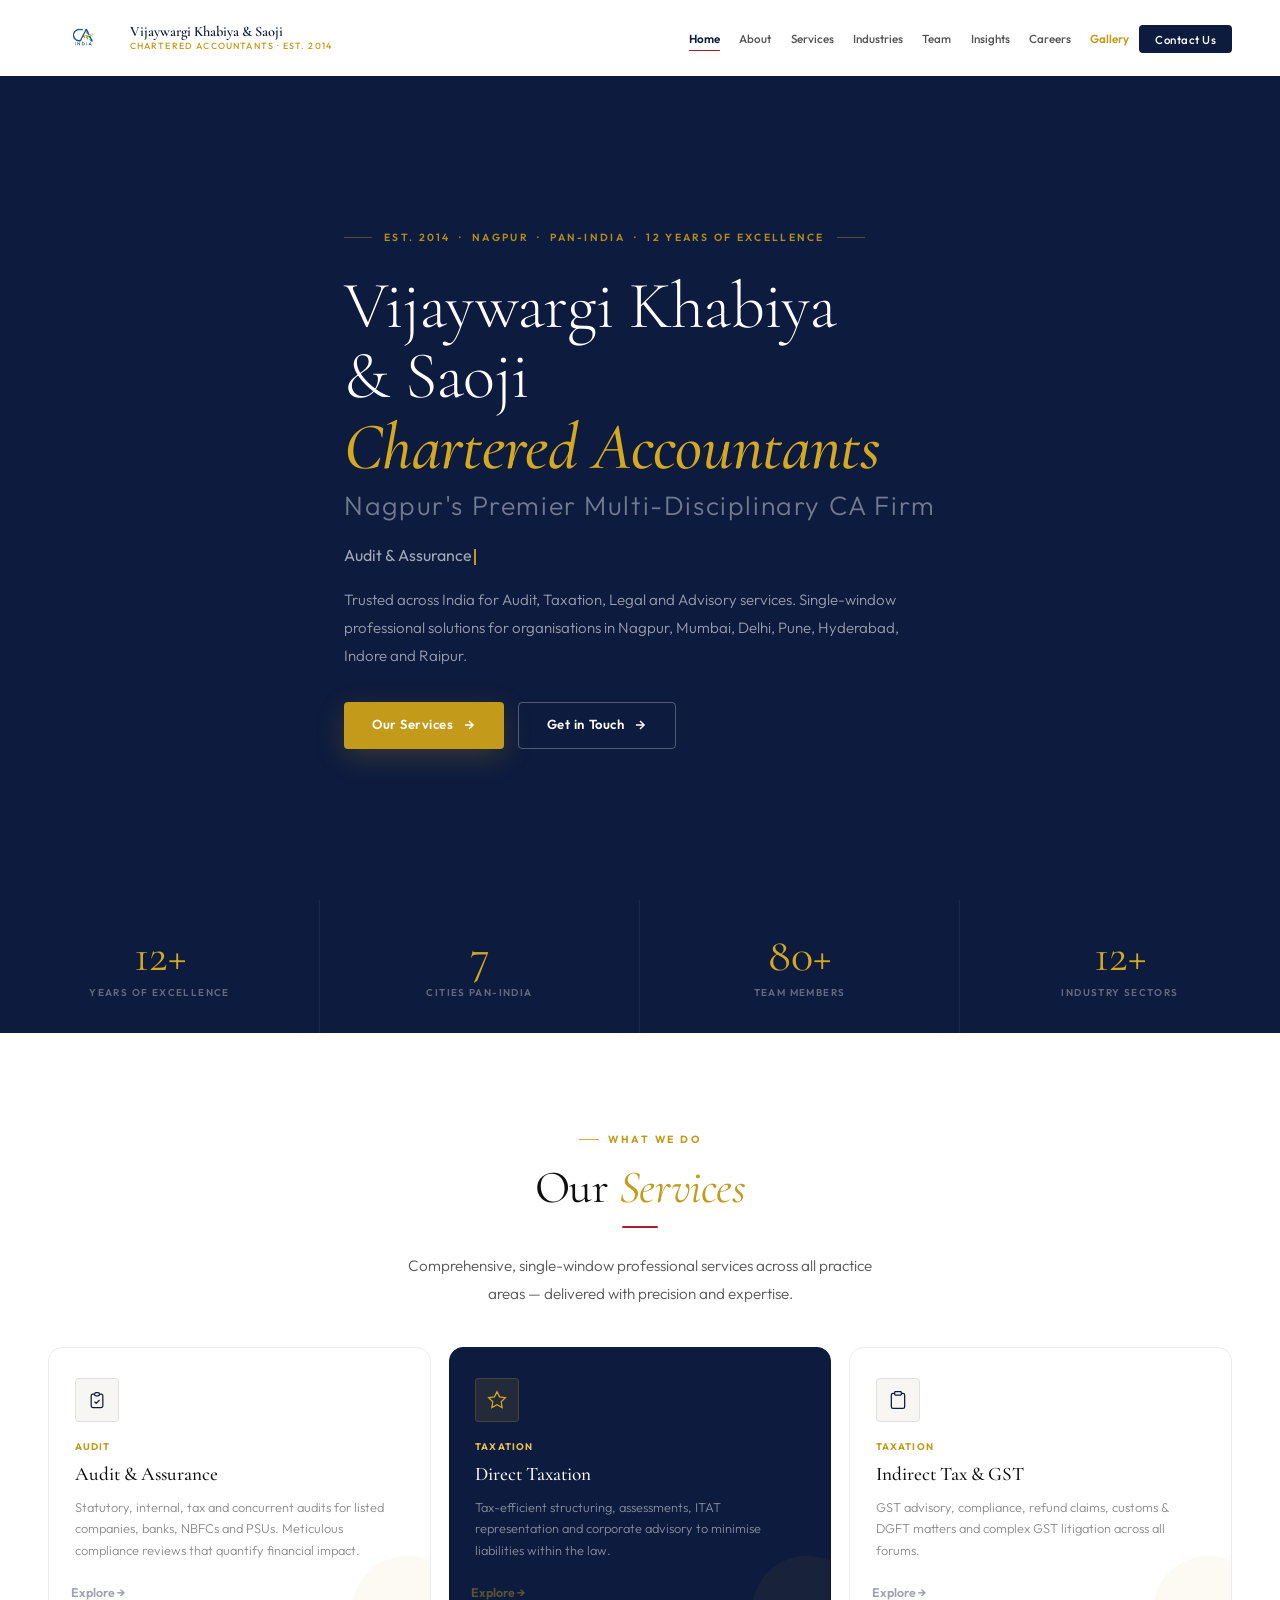
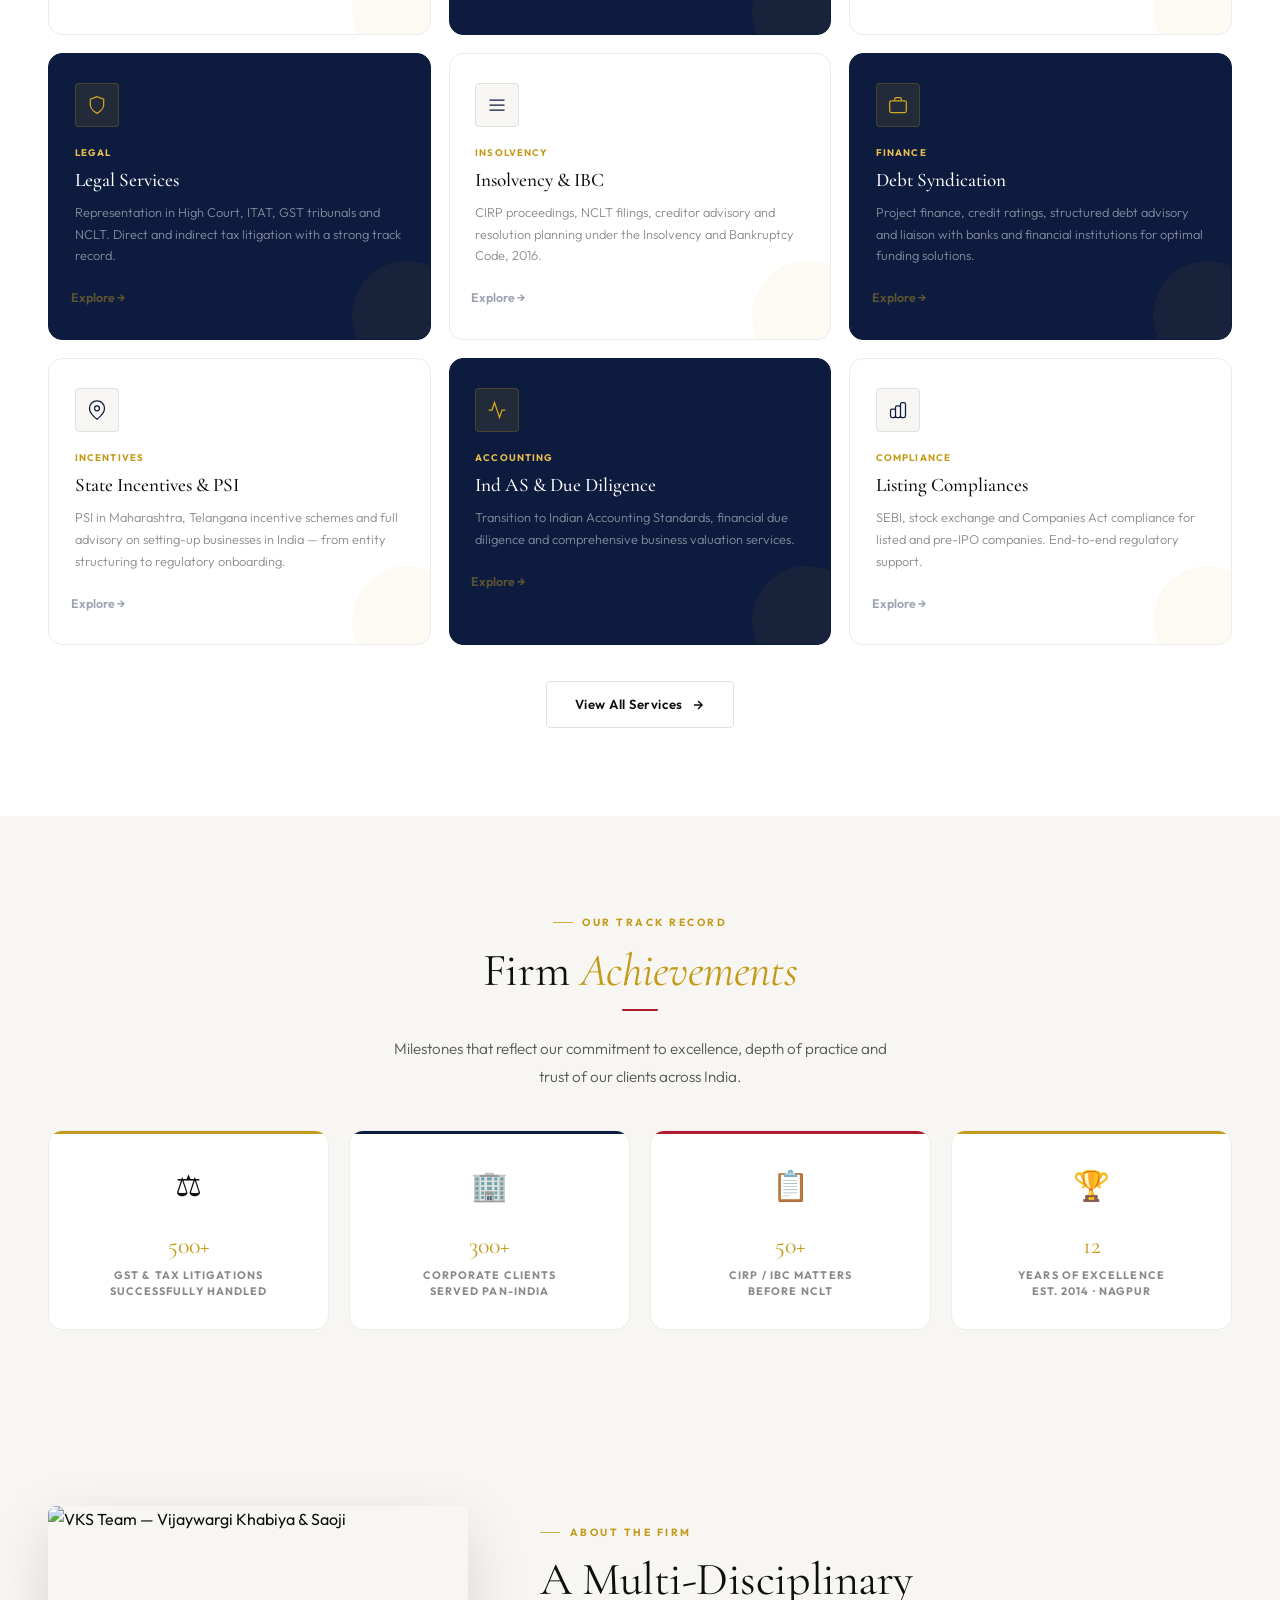
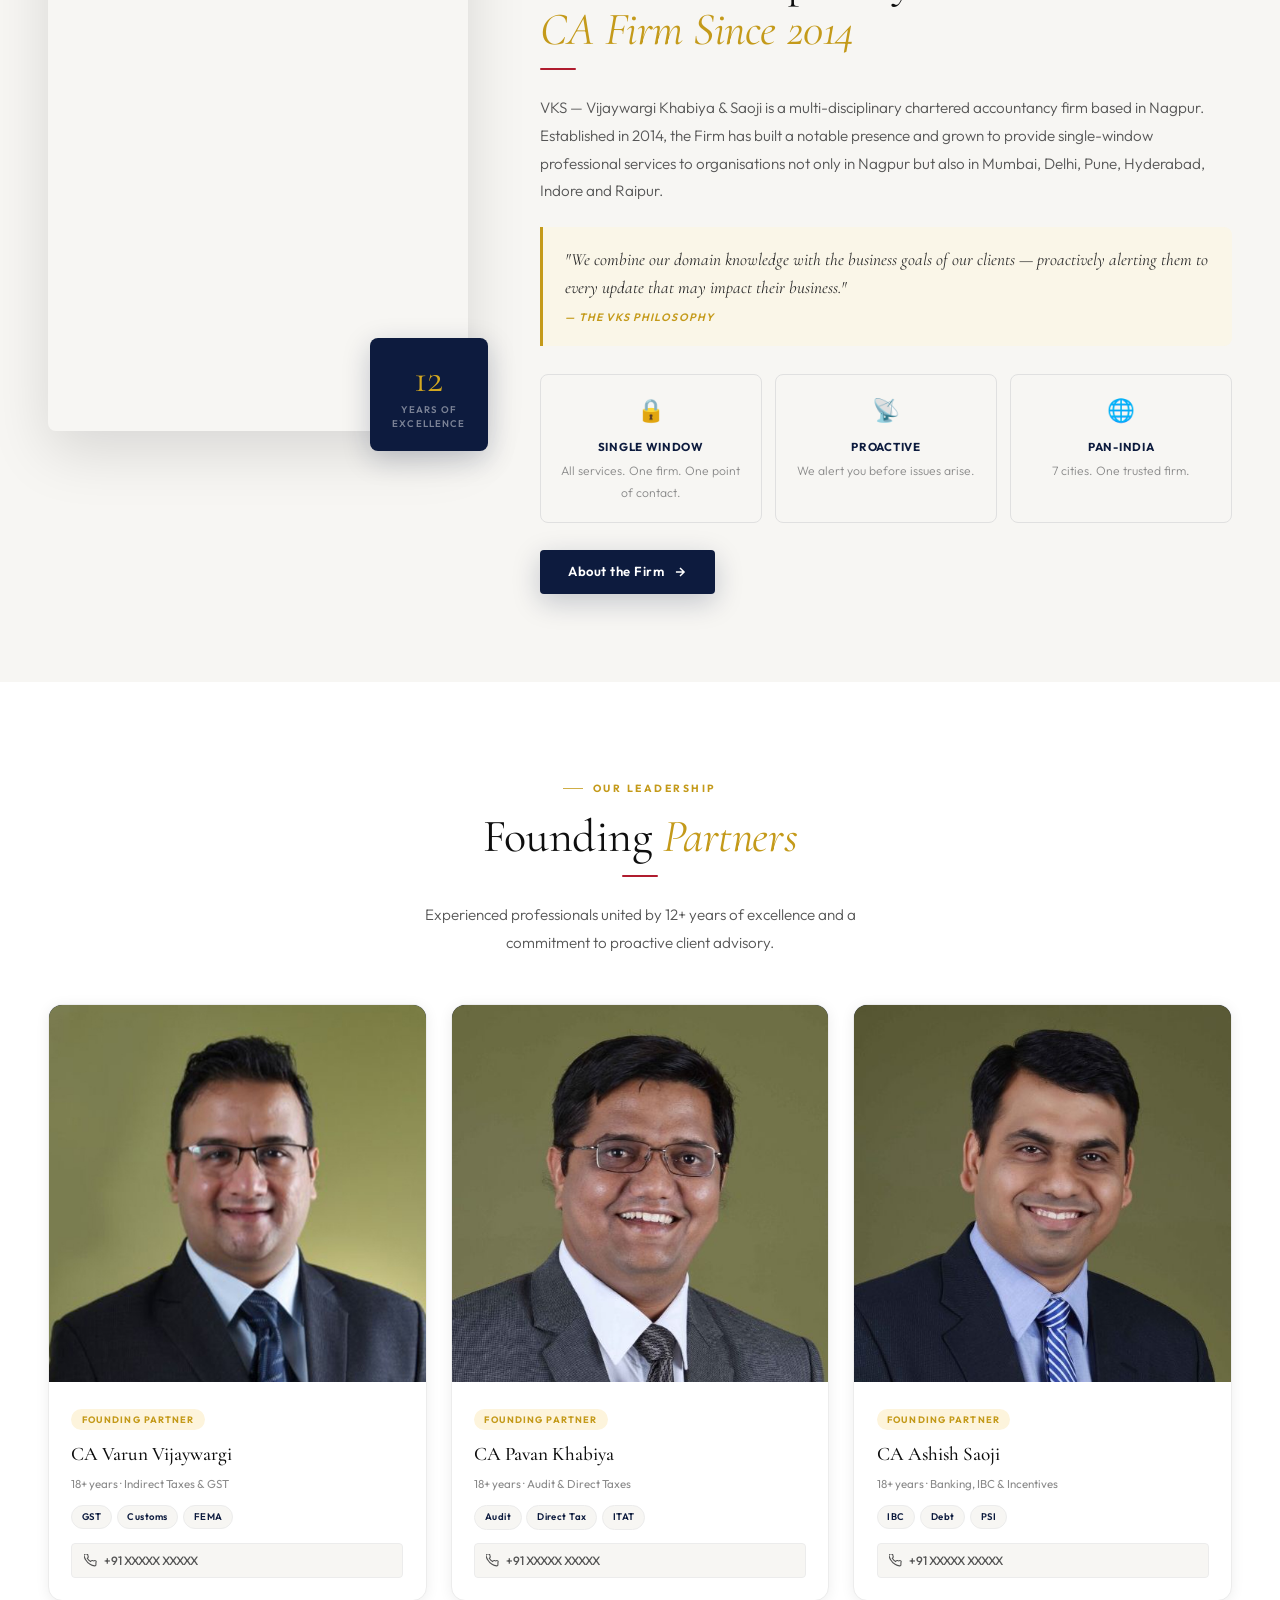
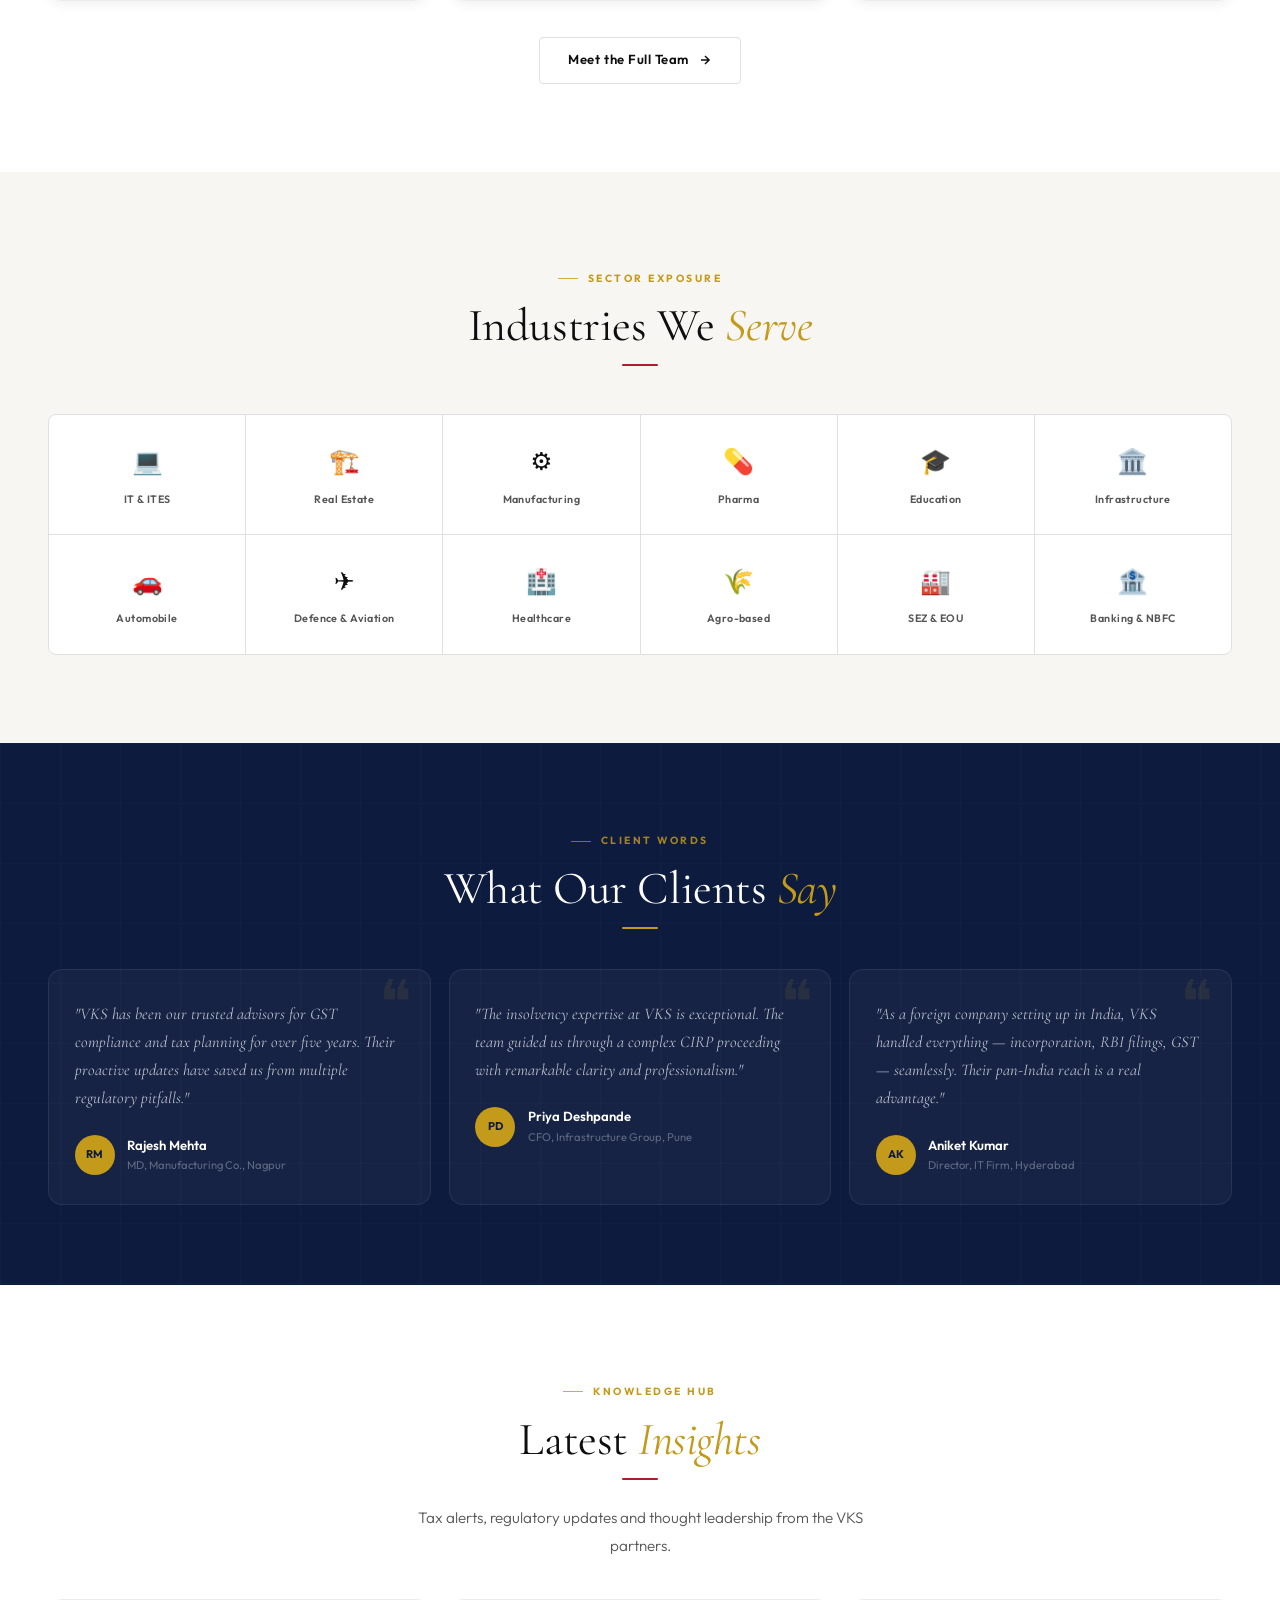
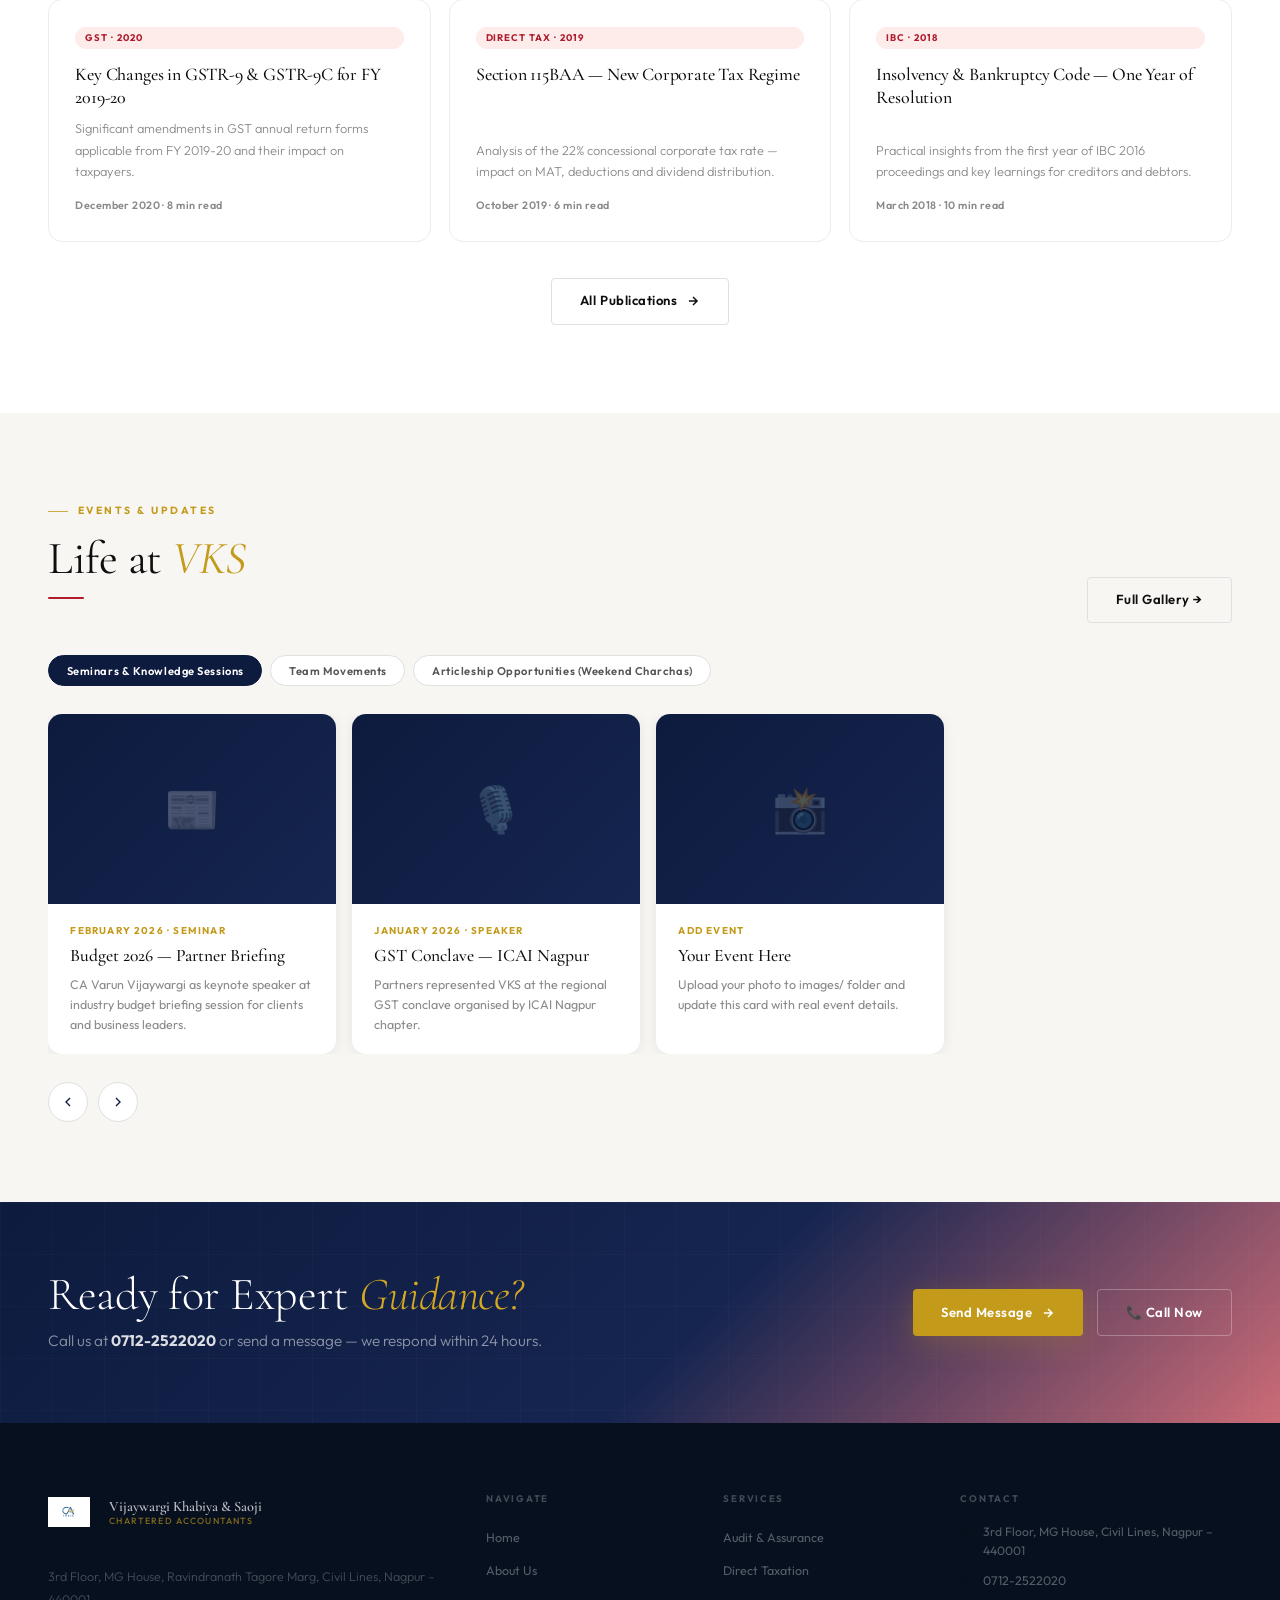
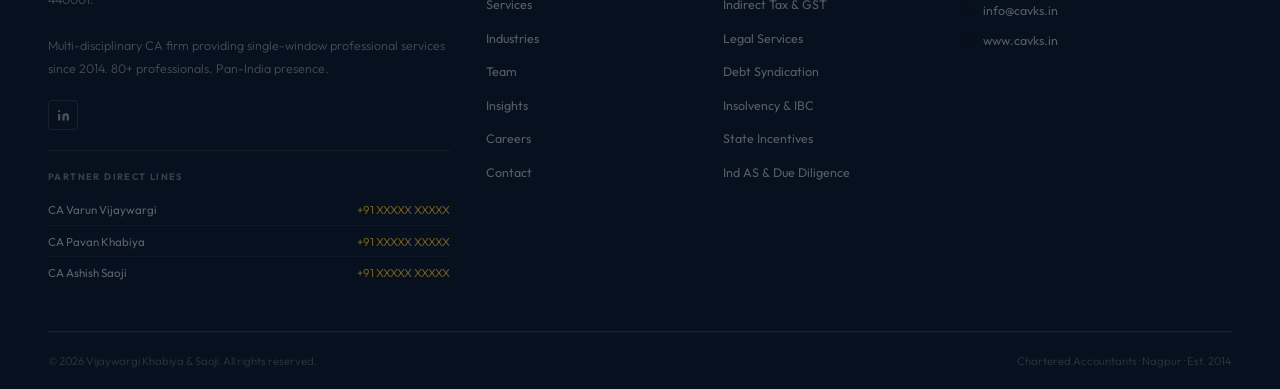
==== commit f0b4562e: "Update index.html" ====
--- a/index.html
+++ b/index.html
@@ -104,39 +104,7 @@
   <div class="stat-cell rv rv-d3"><div class="stat-n" data-count="12" data-suffix="+">12+</div><div class="stat-l">Industry Sectors</div></div>
 </div>
 
-<!-- ACHIEVEMENTS -->
-<section class="pad" style="background:var(--surf)">
-  <div class="container">
-    <div class="tc rv">
-      <span class="eyebrow" style="justify-content:center">Our Track Record</span>
-      <h2>Firm <em style="color:var(--gold)">Achievements</em></h2>
-      <div class="rule c"></div>
-      <p style="max-width:min(500px,100%);margin:0 auto">Milestones that reflect our commitment to excellence, depth of practice and trust of our clients across India.</p>
-    </div>
-    <div class="achieve-grid">
-      <div class="achieve-card rv rv-d1">
-        <div class="achieve-icon">⚖️</div>
-        <div class="achieve-num"><span data-count="500" data-suffix="+">0+</span></div>
-        <div class="achieve-label">GST &amp; Tax Litigations<br/>Successfully Handled</div>
-      </div>
-      <div class="achieve-card rv rv-d2">
-        <div class="achieve-icon">🏢</div>
-        <div class="achieve-num"><span data-count="300" data-suffix="+">0+</span></div>
-        <div class="achieve-label">Corporate Clients<br/>Served Pan-India</div>
-      </div>
-      <div class="achieve-card rv rv-d3">
-        <div class="achieve-icon">📋</div>
-        <div class="achieve-num"><span data-count="50" data-suffix="+">0+</span></div>
-        <div class="achieve-label">CIRP / IBC Matters<br/>Before NCLT</div>
-      </div>
-      <div class="achieve-card rv rv-d4">
-        <div class="achieve-icon">🏆</div>
-        <div class="achieve-num"><span data-count="12" data-suffix="">0</span></div>
-        <div class="achieve-label">Years of Excellence<br/>Est. 2014 · Nagpur</div>
-      </div>
-    </div>
-  </div>
-</section>
+
 
 <!-- SERVICES BENTO -->
 <section class="pad">
@@ -217,6 +185,41 @@
     </div>
   </div>
 </section>
+
+<!-- ACHIEVEMENTS -->
+<section class="pad" style="background:var(--surf)">
+  <div class="container">
+    <div class="tc rv">
+      <span class="eyebrow" style="justify-content:center">Our Track Record</span>
+      <h2>Firm <em style="color:var(--gold)">Achievements</em></h2>
+      <div class="rule c"></div>
+      <p style="max-width:min(500px,100%);margin:0 auto">Milestones that reflect our commitment to excellence, depth of practice and trust of our clients across India.</p>
+    </div>
+    <div class="achieve-grid">
+      <div class="achieve-card rv rv-d1">
+        <div class="achieve-icon">⚖️</div>
+        <div class="achieve-num"><span data-count="500" data-suffix="+">0+</span></div>
+        <div class="achieve-label">GST &amp; Tax Litigations<br/>Successfully Handled</div>
+      </div>
+      <div class="achieve-card rv rv-d2">
+        <div class="achieve-icon">🏢</div>
+        <div class="achieve-num"><span data-count="300" data-suffix="+">0+</span></div>
+        <div class="achieve-label">Corporate Clients<br/>Served Pan-India</div>
+      </div>
+      <div class="achieve-card rv rv-d3">
+        <div class="achieve-icon">📋</div>
+        <div class="achieve-num"><span data-count="50" data-suffix="+">0+</span></div>
+        <div class="achieve-label">CIRP / IBC Matters<br/>Before NCLT</div>
+      </div>
+      <div class="achieve-card rv rv-d4">
+        <div class="achieve-icon">🏆</div>
+        <div class="achieve-num"><span data-count="12" data-suffix="">0</span></div>
+        <div class="achieve-label">Years of Excellence<br/>Est. 2014 · Nagpur</div>
+      </div>
+    </div>
+  </div>
+</section>
+  
 
 <!-- ABOUT -->
 <section class="about pad" style="background:var(--surf)">
--- a/style.css
+++ b/style.css
@@ -94,13 +94,13 @@
 /* ══════════════════════════════════════
    NAV
 ══════════════════════════════════════ */
-.nav{position:fixed;top:0;left:0;right:0;height:var(--nav-h);background:rgba(255,255,255,.97);backdrop-filter:blur(22px);-webkit-backdrop-filter:blur(22px);border-bottom:1px solid transparent;transition:border-color var(--t),box-shadow var(--t);z-index:1000}
+.nav{position:fixed;top:0;left:0;right:0;height:var(--nav-h);background:#ffffff;backdrop-filter:blur(22px);-webkit-backdrop-filter:blur(22px);border-bottom:1px solid transparent;transition:border-color var(--t),box-shadow var(--t);z-index:1000}
 .nav.scrolled{border-color:var(--line);box-shadow:0 2px 20px rgba(0,0,0,.07)}
 .nav-inner{display:flex;align-items:center;justify-content:space-between;height:100%;gap:.5rem}
 
 /* Logo */
 .logo{display:flex;align-items:center;gap:.6rem;flex-shrink:0;min-width:0;text-decoration:none}
-.logo-img{width:60px;height:60px;object-fit:contain;flex-shrink:0}
+.logo-img{width:72px;height:72px;object-fit:contain;flex-shrink:0}
 .logo-text{display:flex;flex-direction:column;line-height:1.2;min-width:0}
 .logo-firm{font-family:'Cormorant Garamond',serif;font-size:.9rem;font-weight:600;color:var(--navy);white-space:normal;line-height:1.25}
 .logo-tag{font-size:.56rem;font-weight:500;color:var(--gold);letter-spacing:.13em;text-transform:uppercase;white-space:nowrap}
@@ -151,9 +151,6 @@
 @keyframes blink{0%,100%{opacity:1}50%{opacity:0}}
 .hero-desc{max-width:560px;margin:1.1rem 0 2rem;font-size:.94rem;color:rgba(255,255,255,.58);line-height:1.85;animation:fadeUp .8s .55s var(--ease) both}
 .hero-actions{display:flex;gap:.85rem;flex-wrap:wrap;animation:fadeUp .8s .65s var(--ease) both}
-.hero-scroll{position:absolute;bottom:2.5rem;left:50%;transform:translateX(-50%);z-index:7;display:flex;flex-direction:column;align-items:center;gap:.45rem;opacity:.85;pointer-events:none}
-.hero-scroll-label{font-size:.58rem;font-weight:600;letter-spacing:.18em;text-transform:uppercase;color:rgba(255,255,255,.38)}
-.hero-scroll-hand{font-size:1.4rem;animation:handBounce 2s ease-in-out infinite}
 @keyframes handBounce{0%,100%{transform:translateY(0)}50%{transform:translateY(9px)}}
 
 /* ══════════════════════════════════════
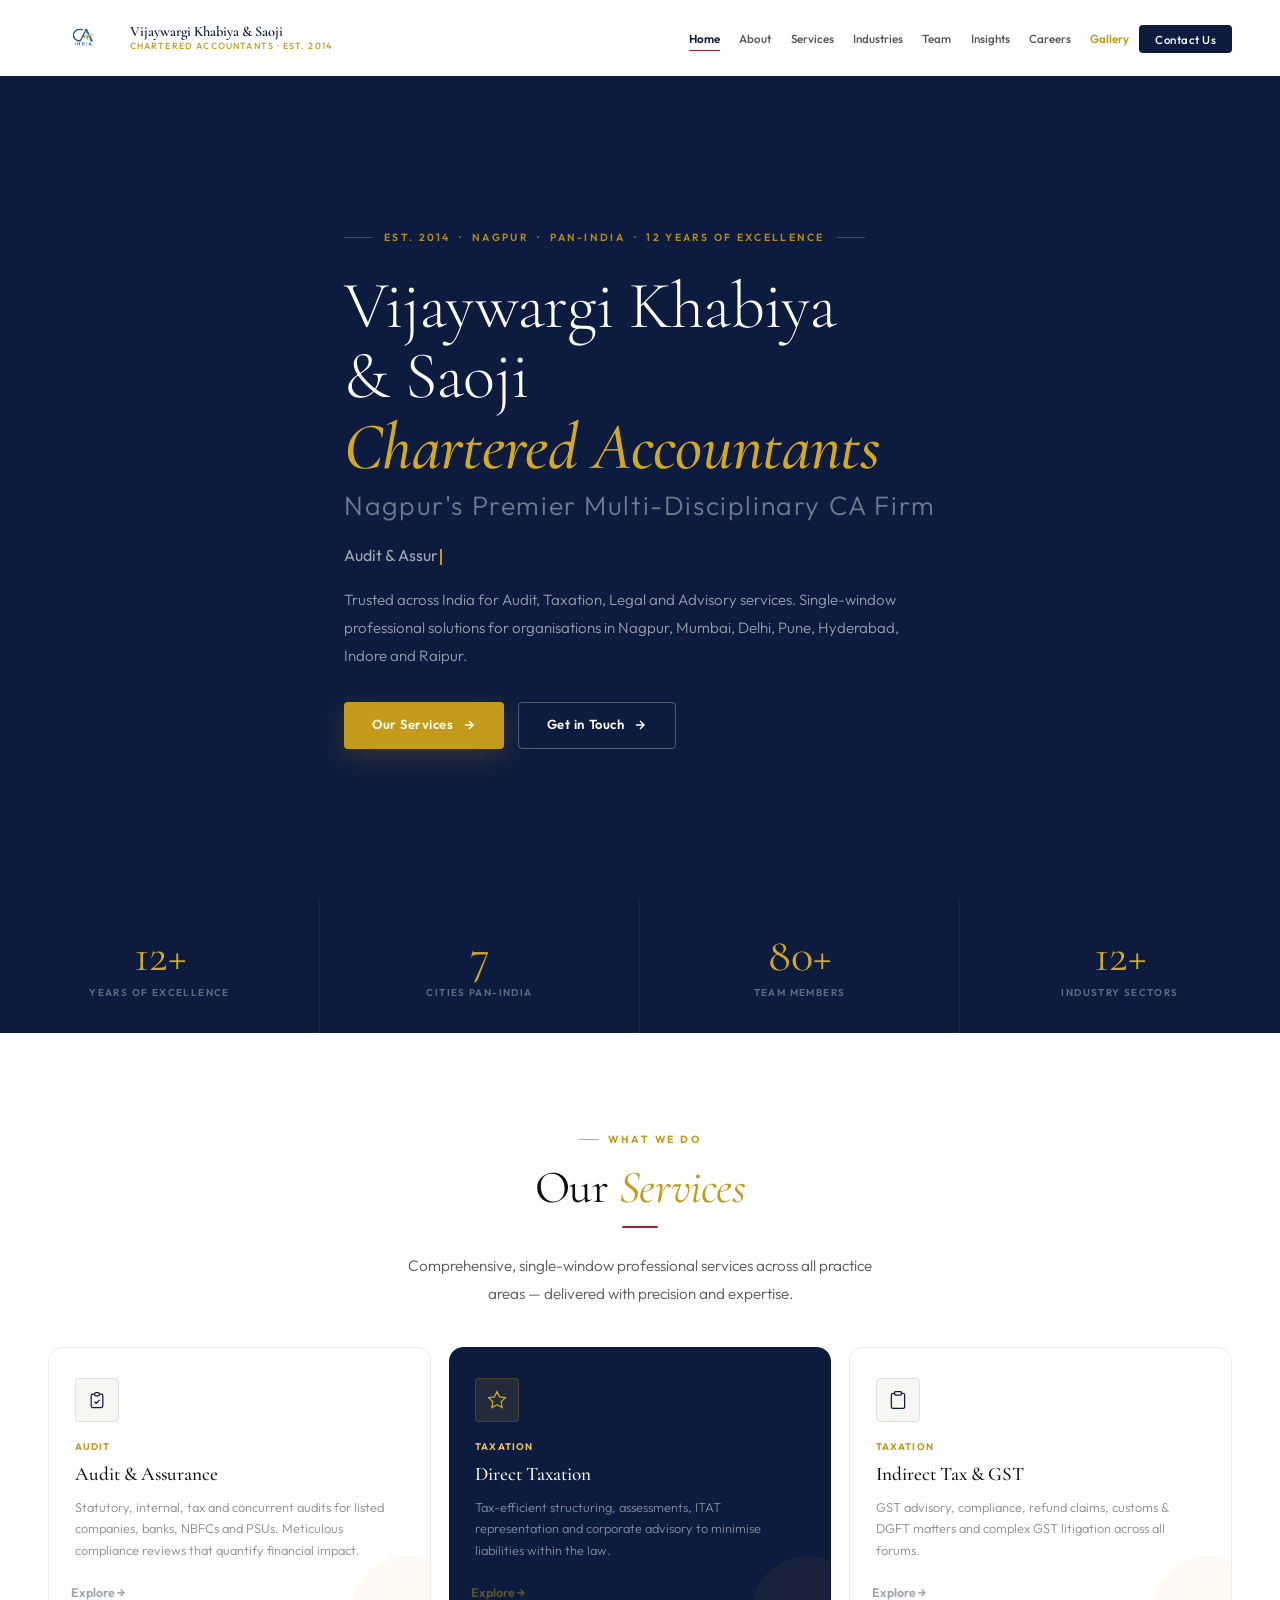
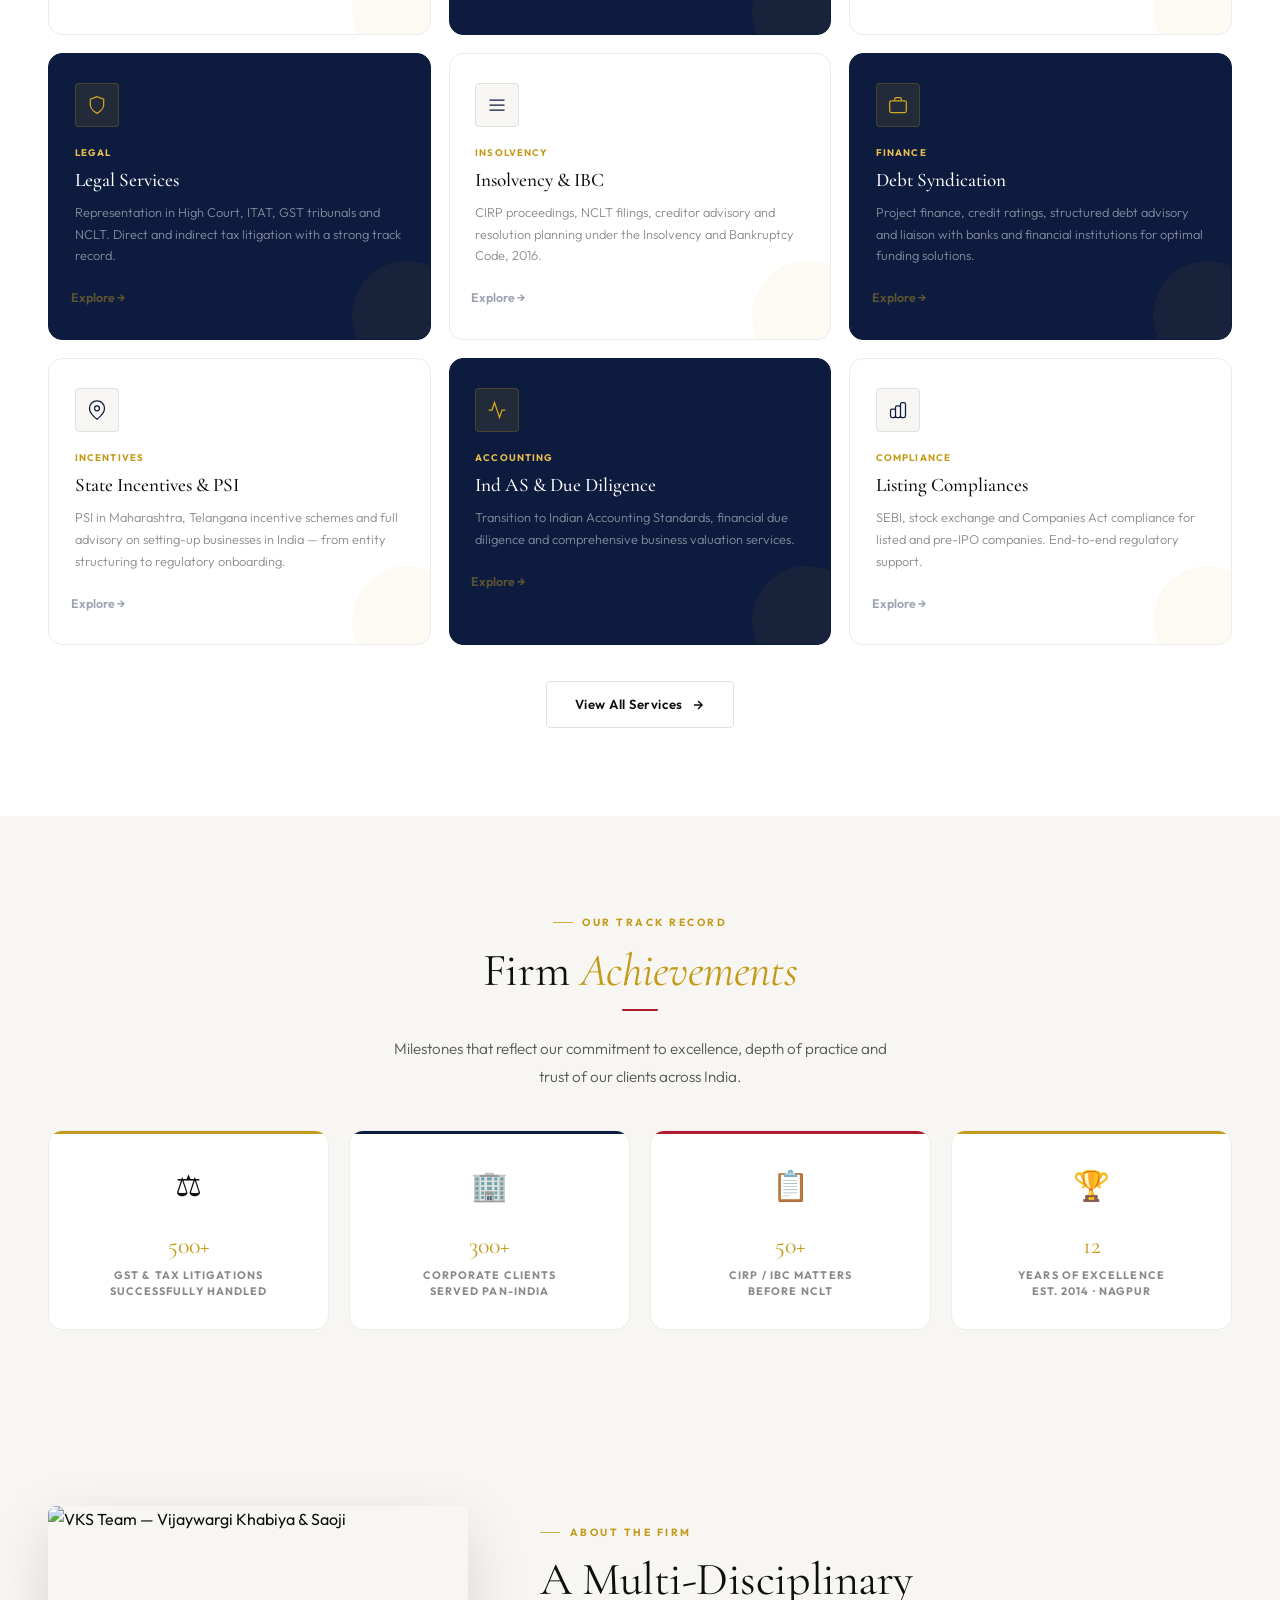
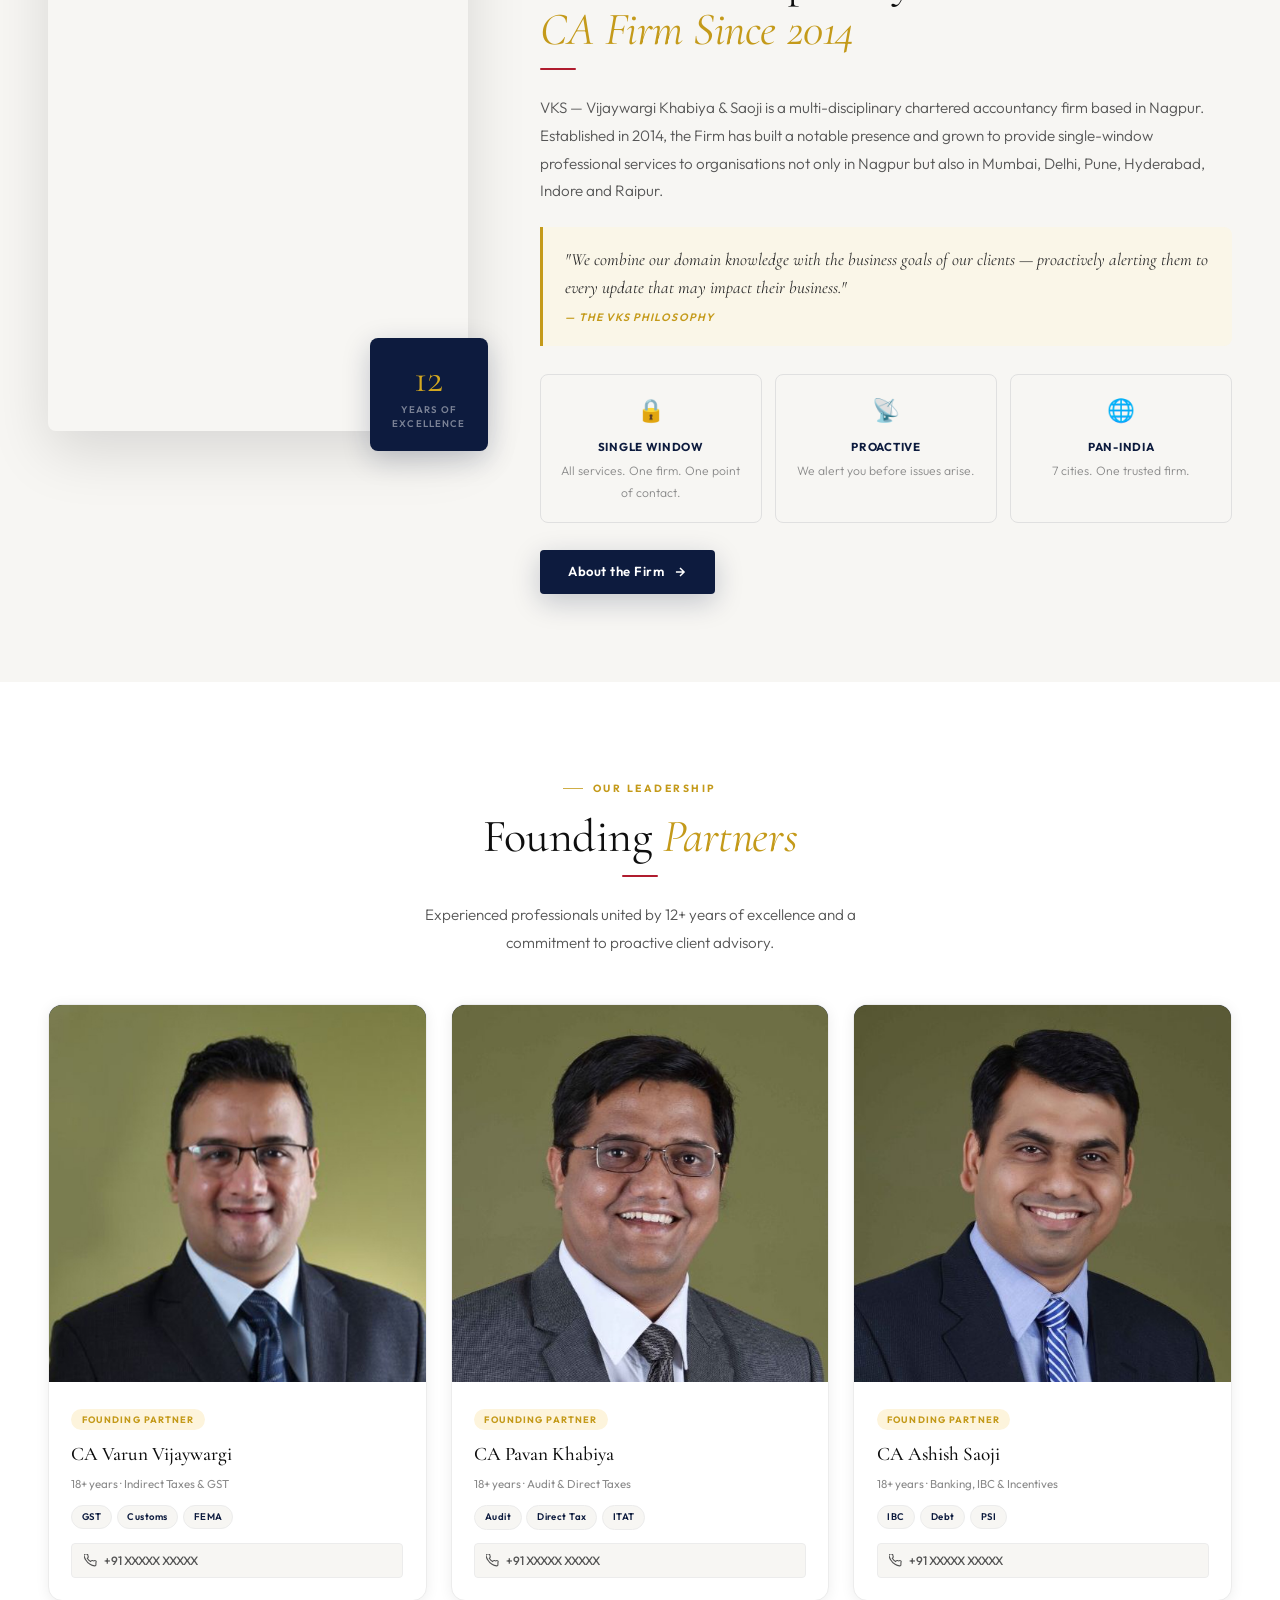
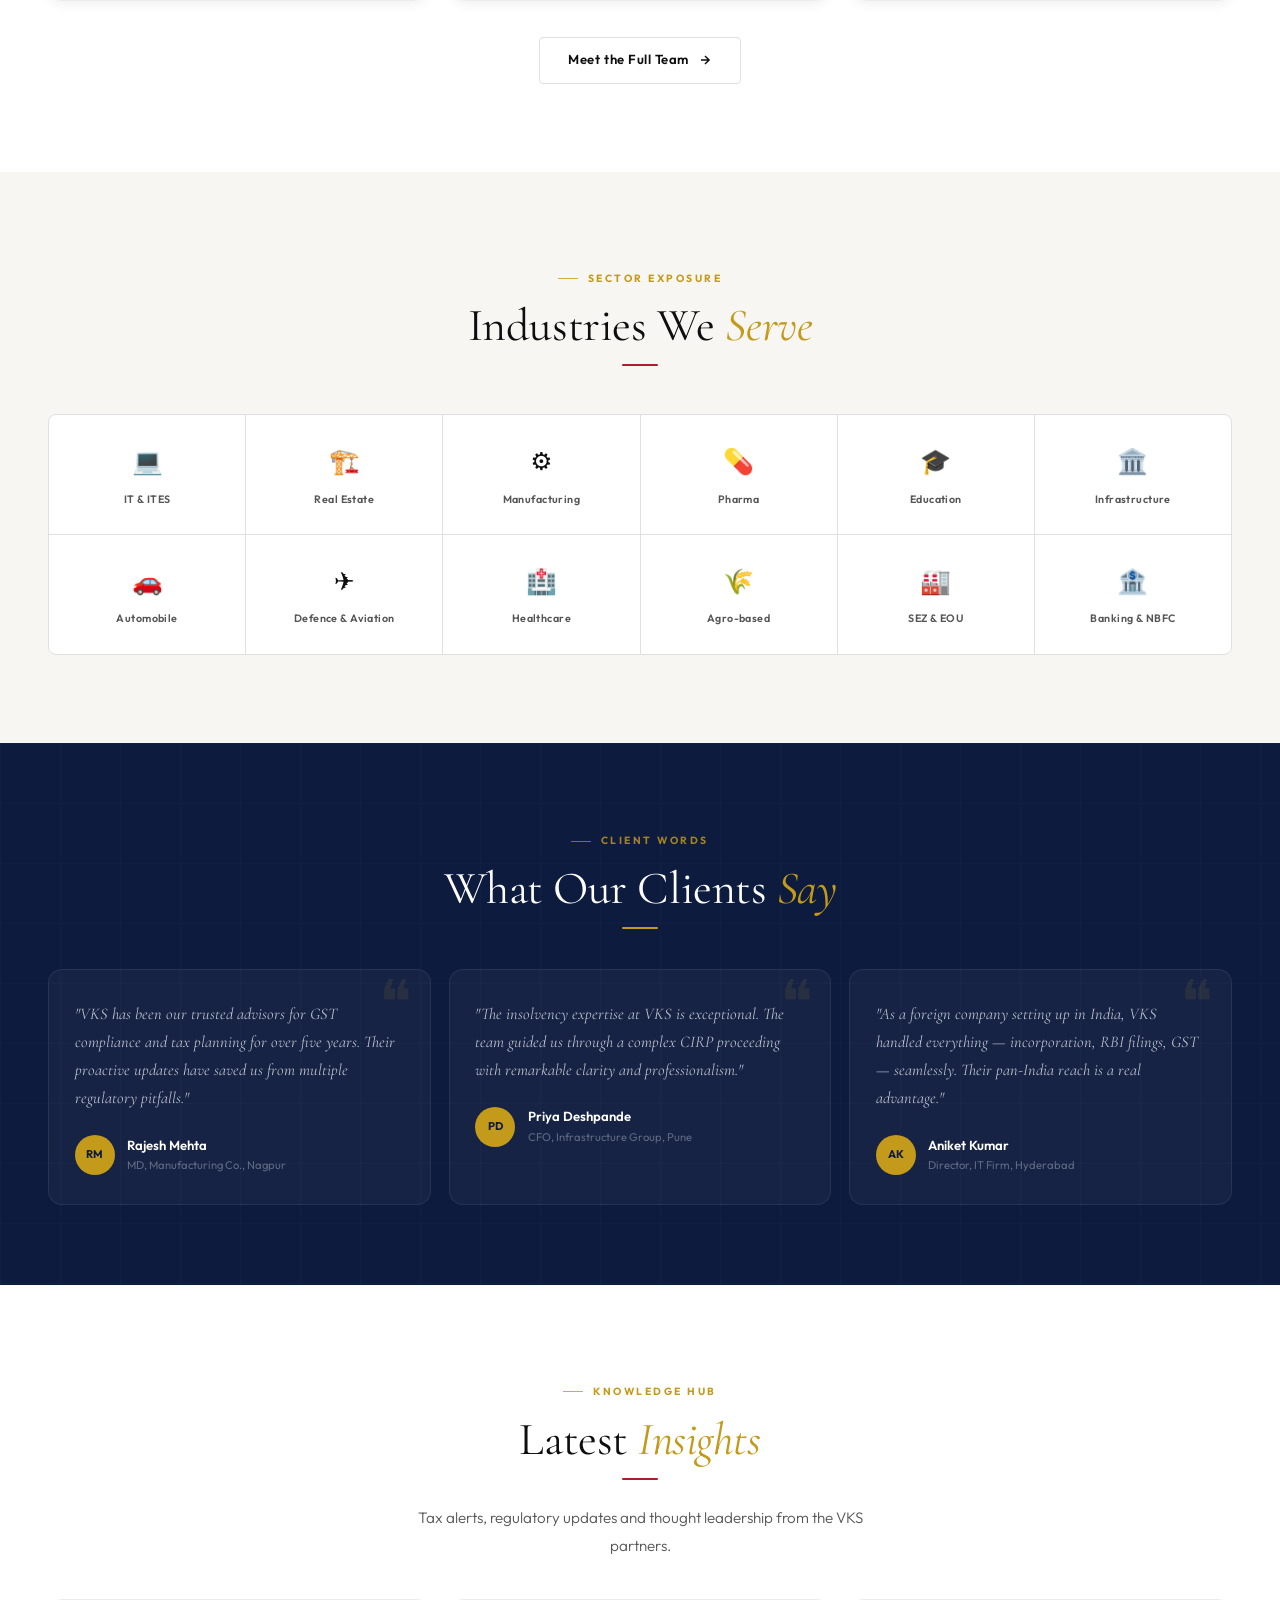
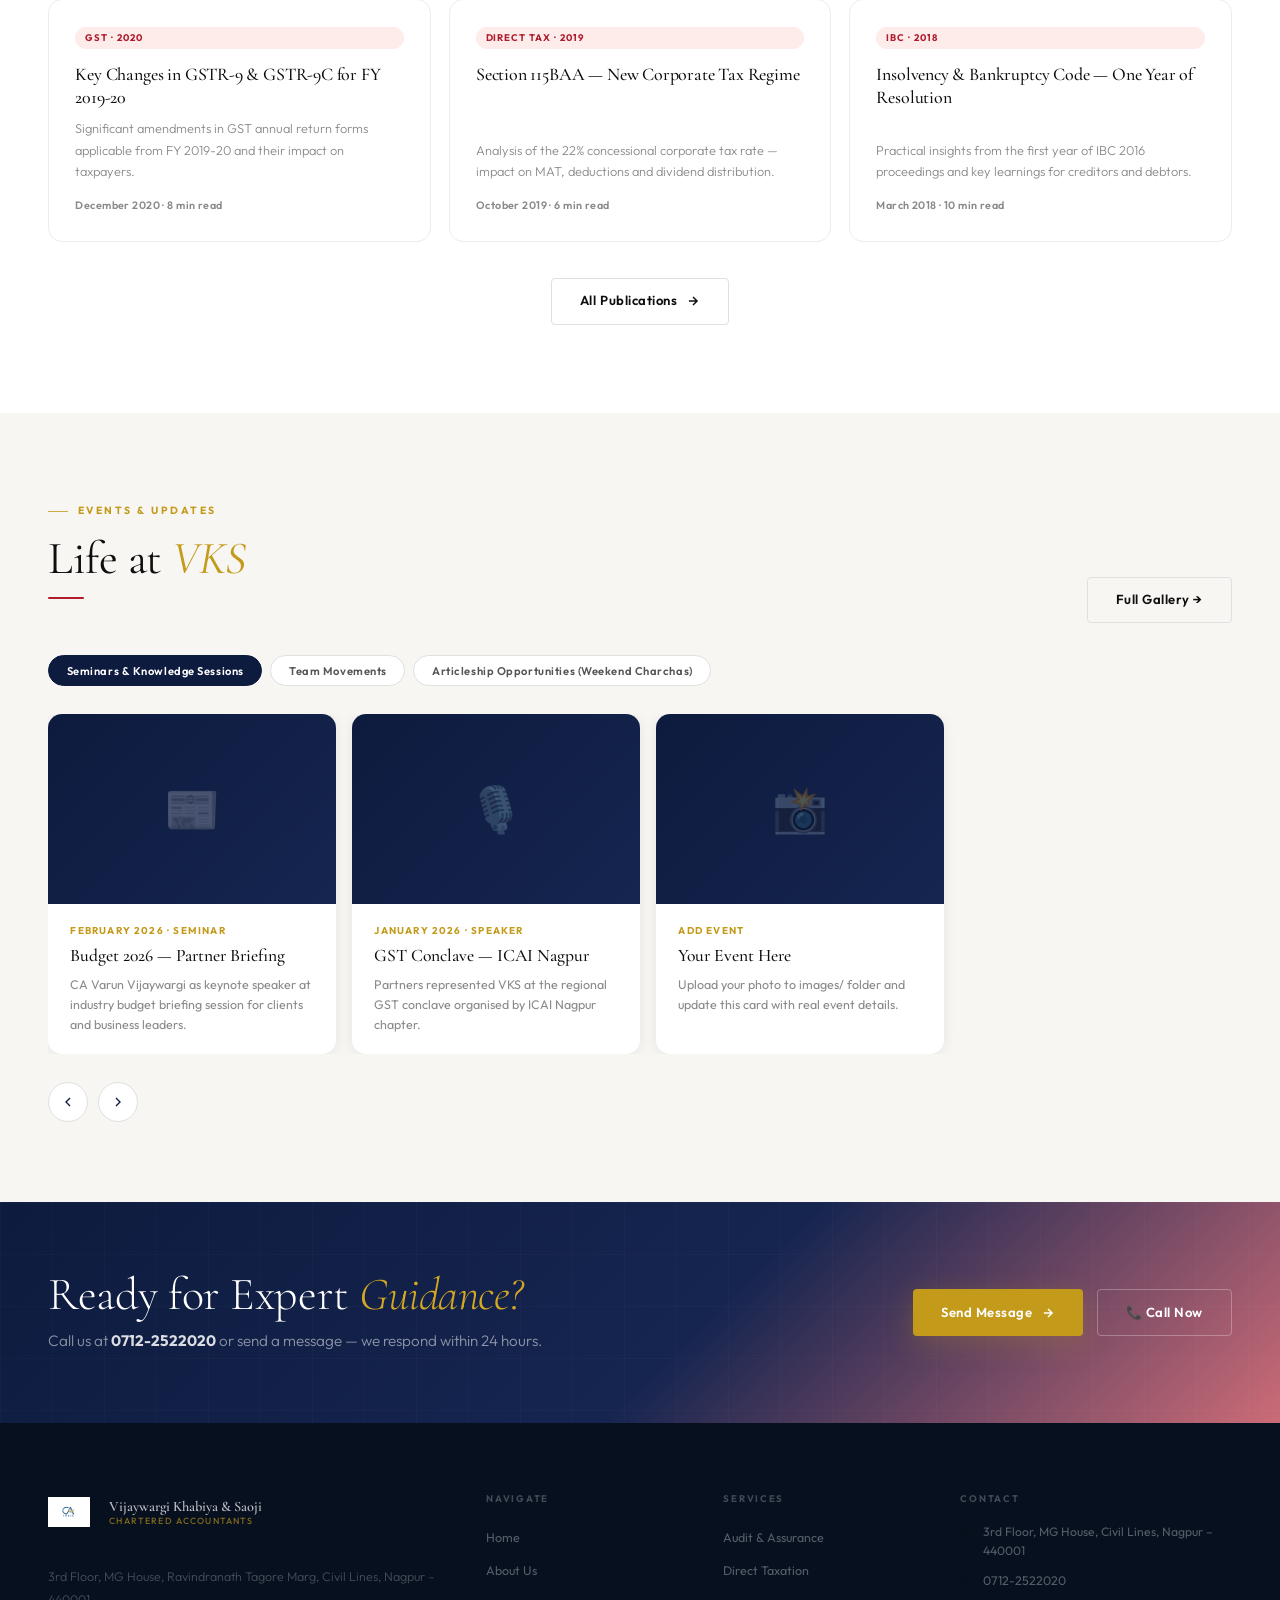
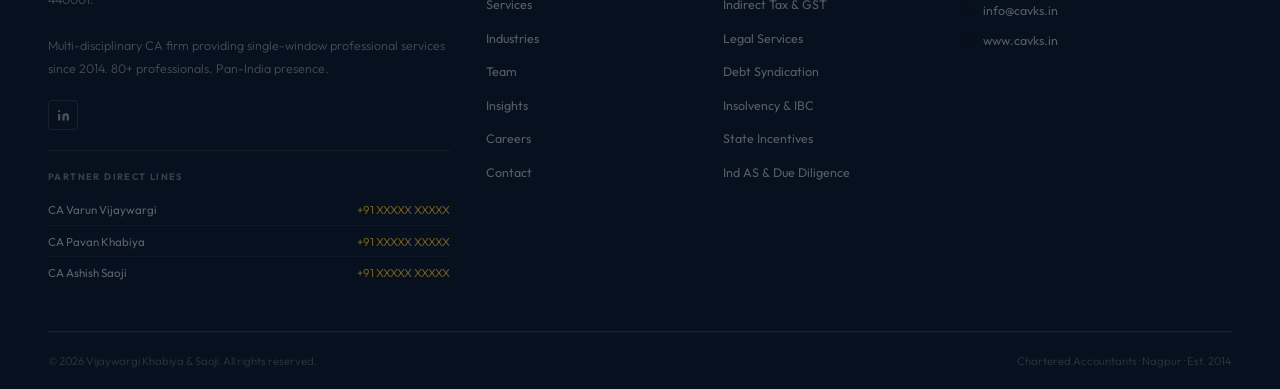
==== commit 1687ebe3: "Update index.html" ====
--- a/index.html
+++ b/index.html
@@ -88,7 +88,7 @@
       <div class="hero-typewriter"><span class="tw-cursor"></span></div>
       <p class="hero-desc">Trusted across India for Audit, Taxation, Legal and Advisory services. Single-window professional solutions for organisations in Nagpur, Mumbai, Delhi, Pune, Hyderabad, Indore and Raipur.</p>
       <div class="hero-actions">
-        <a href="services.html" class="btn btn-gold">Our Services <svg class="arr" viewBox="0 0 24 24" fill="none" stroke="currentColor" stroke-width="2.5"><path d="M5 12h14M12 5l7 7-7 7"/></svg></a>
+        <a href="#services-bento" class="btn btn-gold">Our Services <svg class="arr" viewBox="0 0 24 24" fill="none" stroke="currentColor" stroke-width="2.5"><path d="M5 12h14M12 5l7 7-7 7"/></svg></a>
         <a href="contact.html" class="btn btn-ghost">Get in Touch <svg class="arr" viewBox="0 0 24 24" fill="none" stroke="currentColor" stroke-width="2.5"><path d="M5 12h14M12 5l7 7-7 7"/></svg></a>
       </div>
     </div>
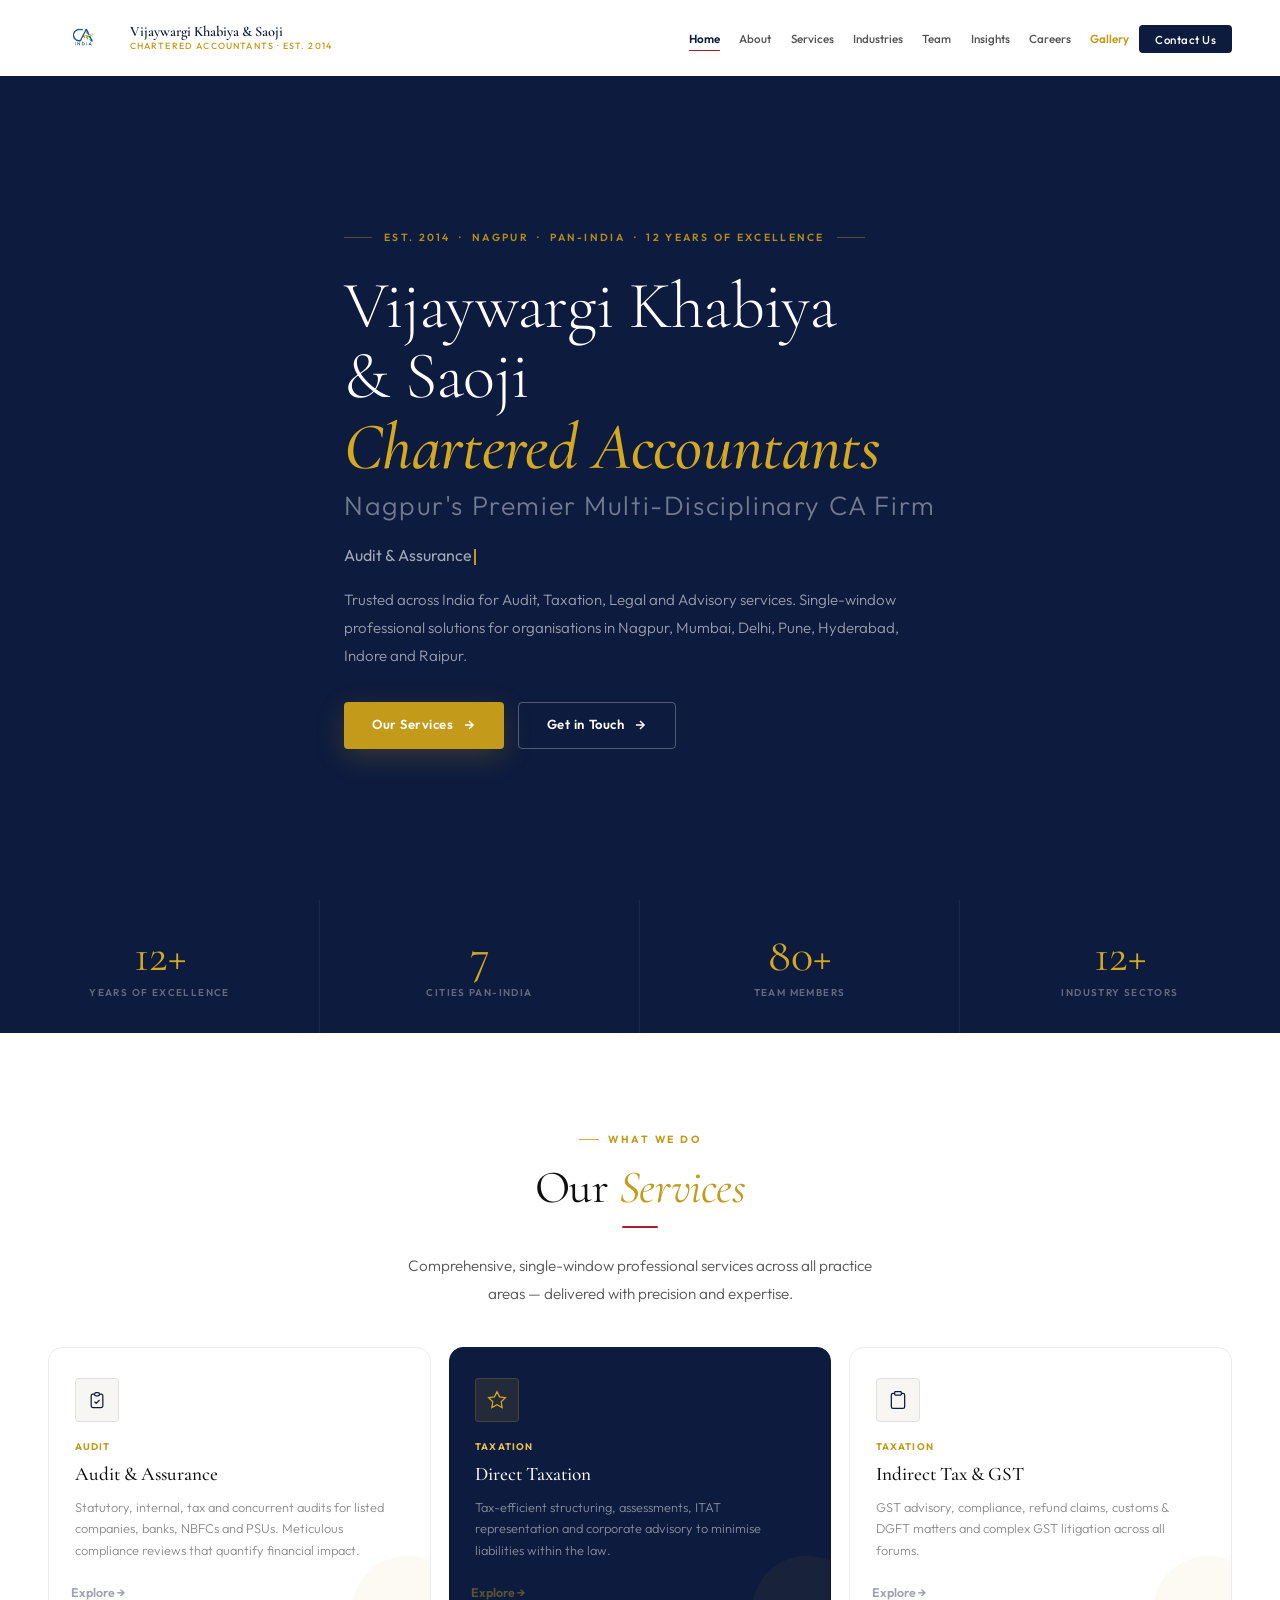
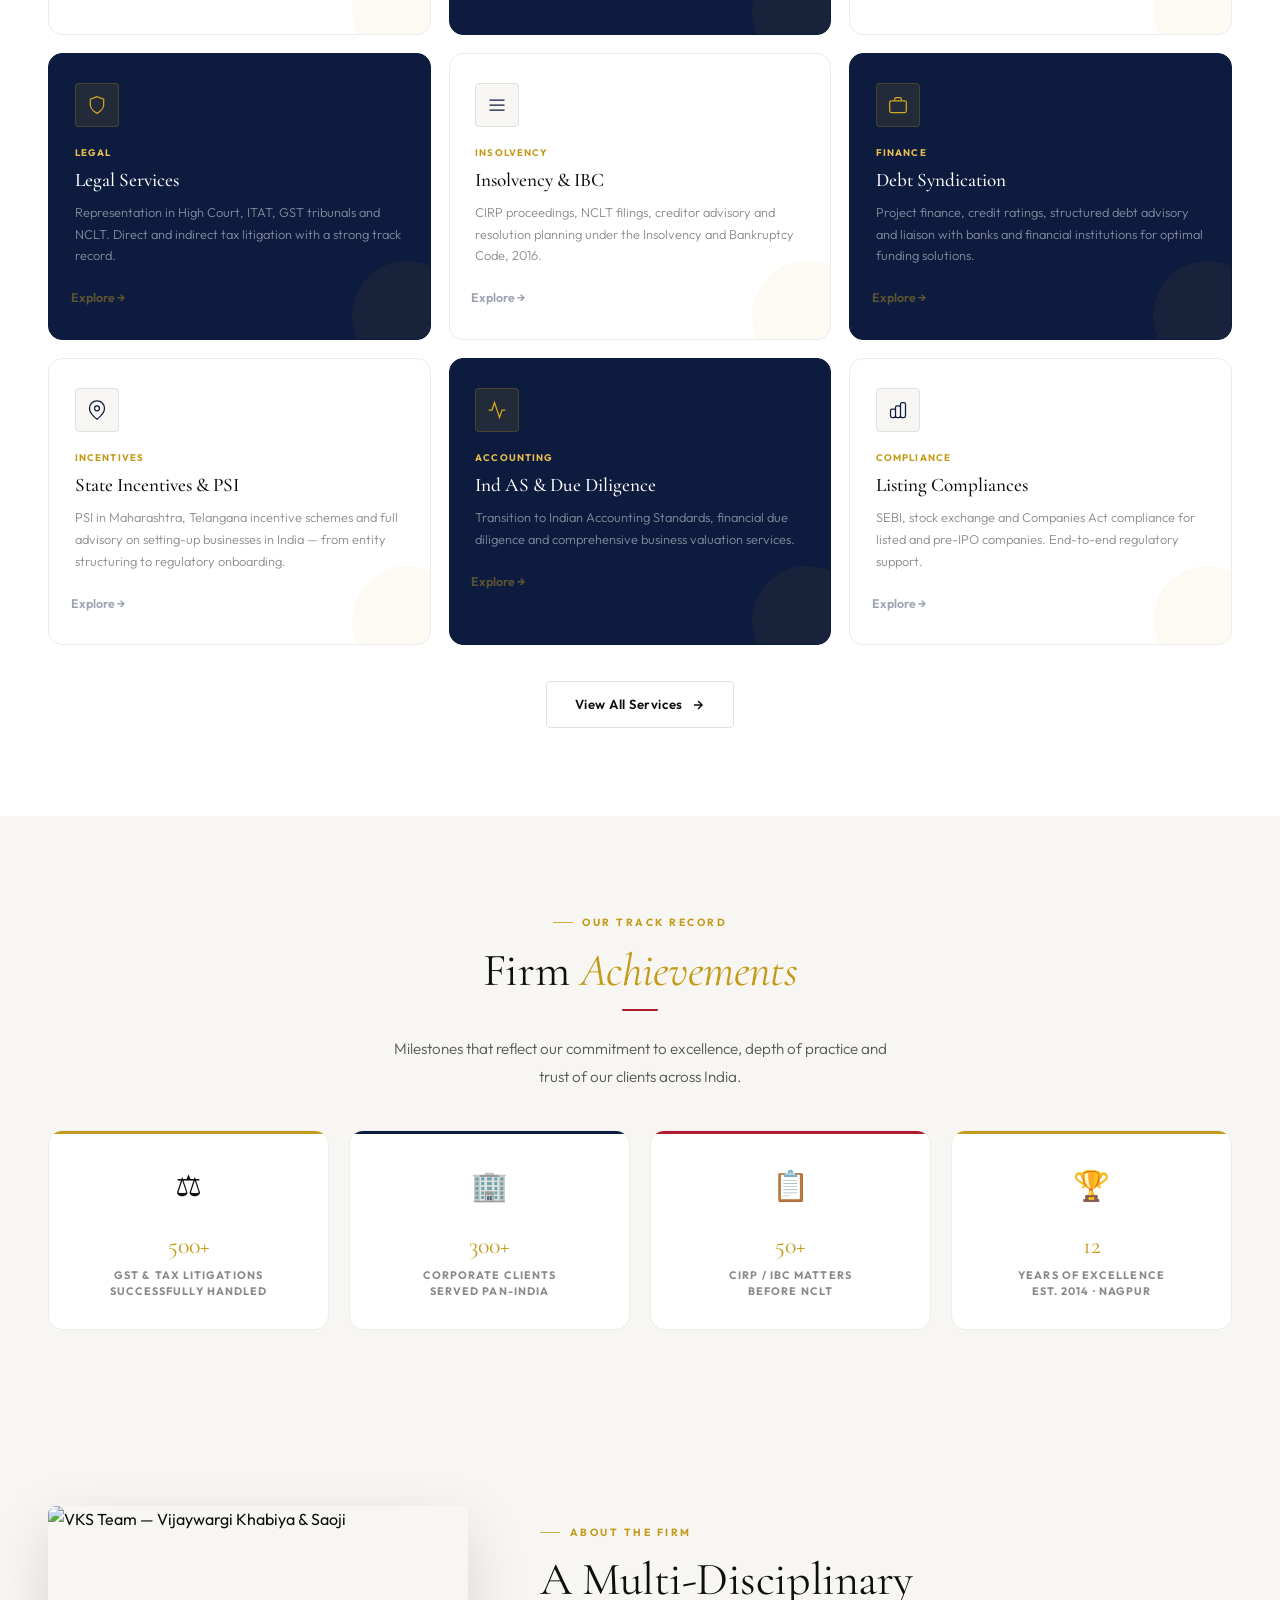
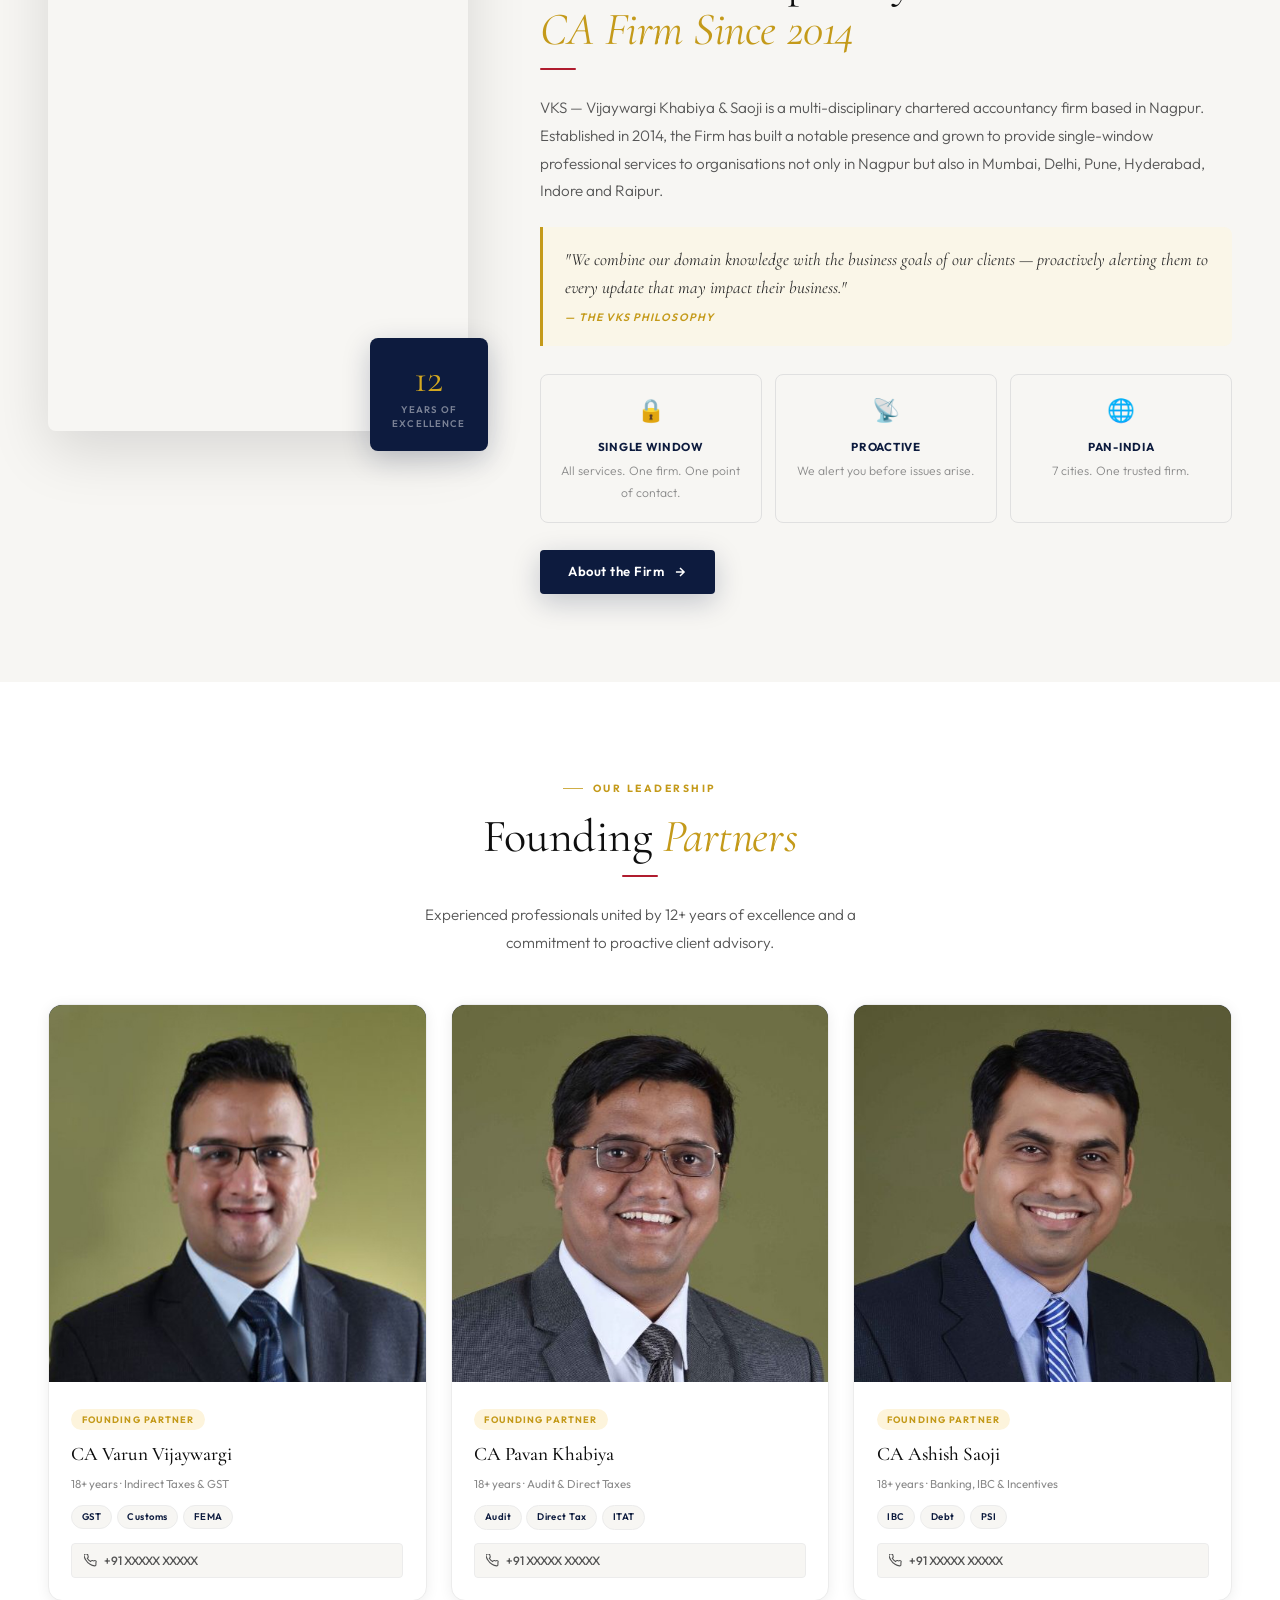
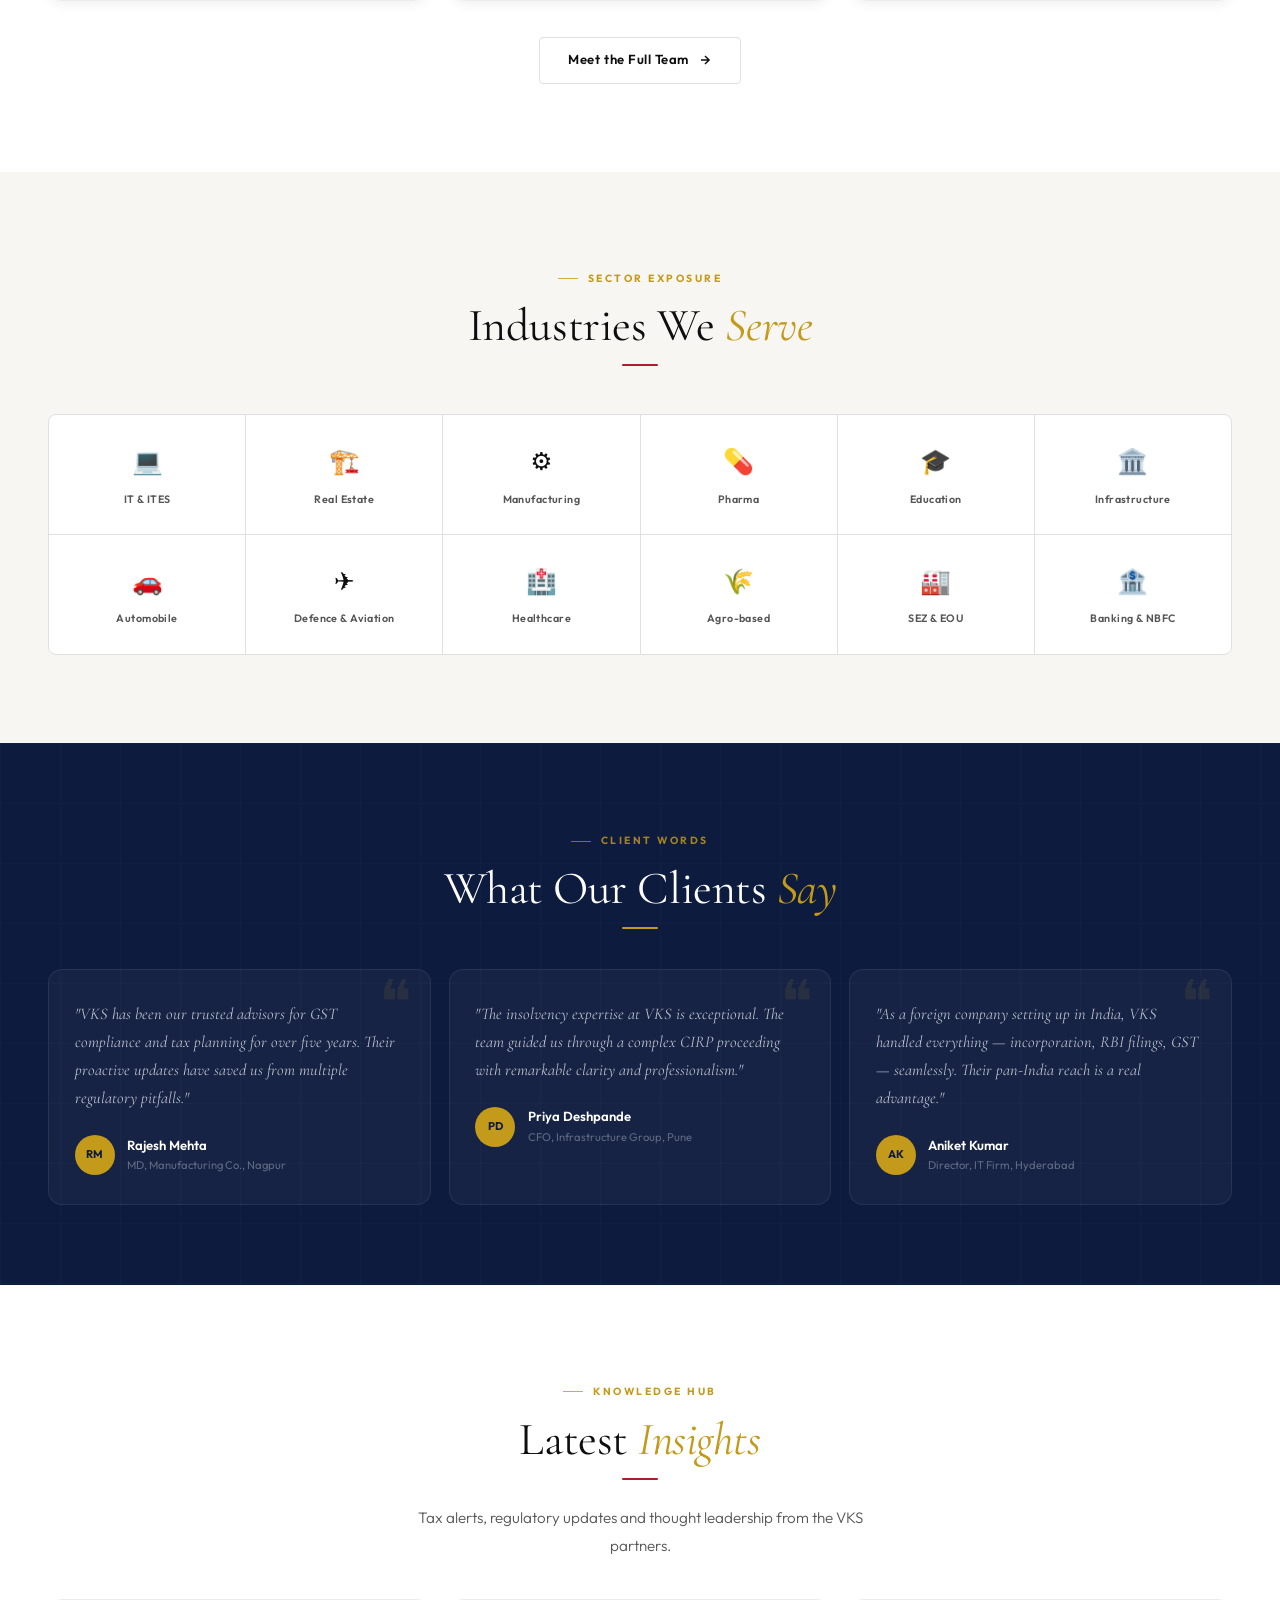
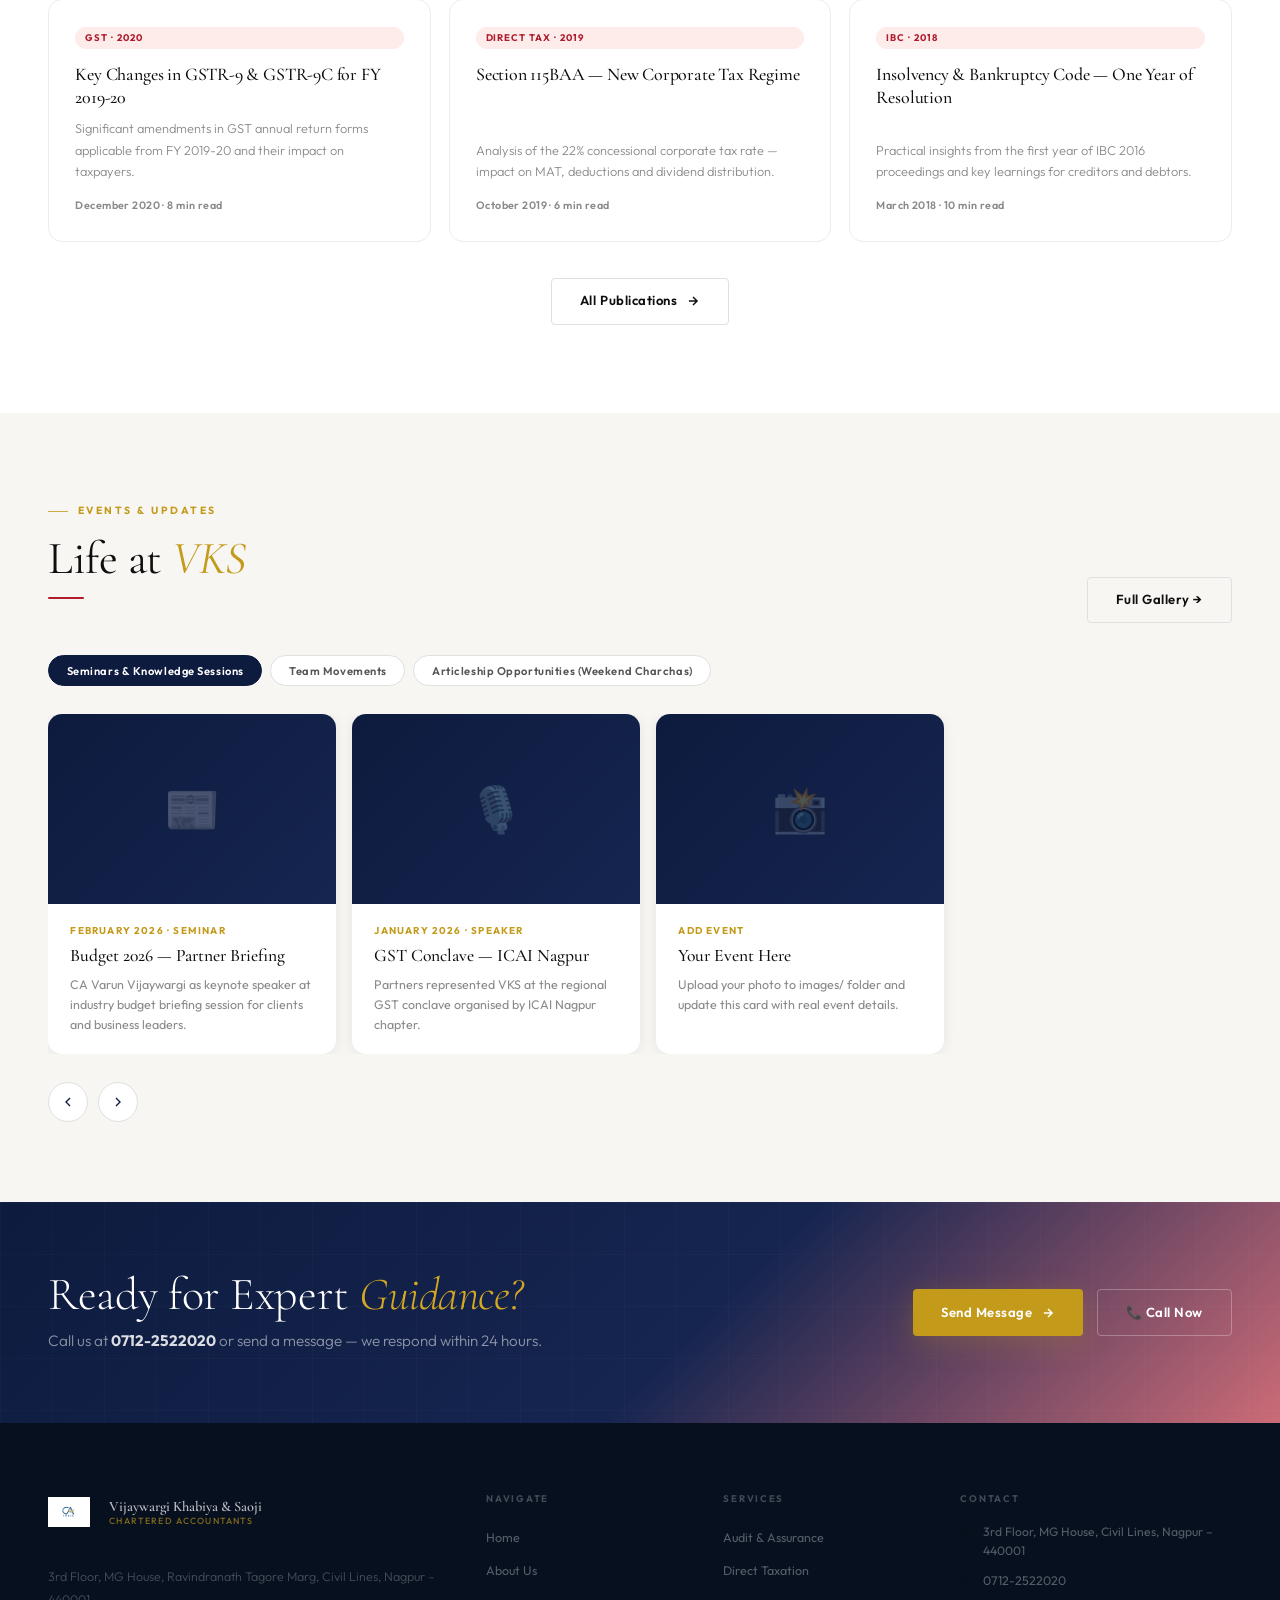
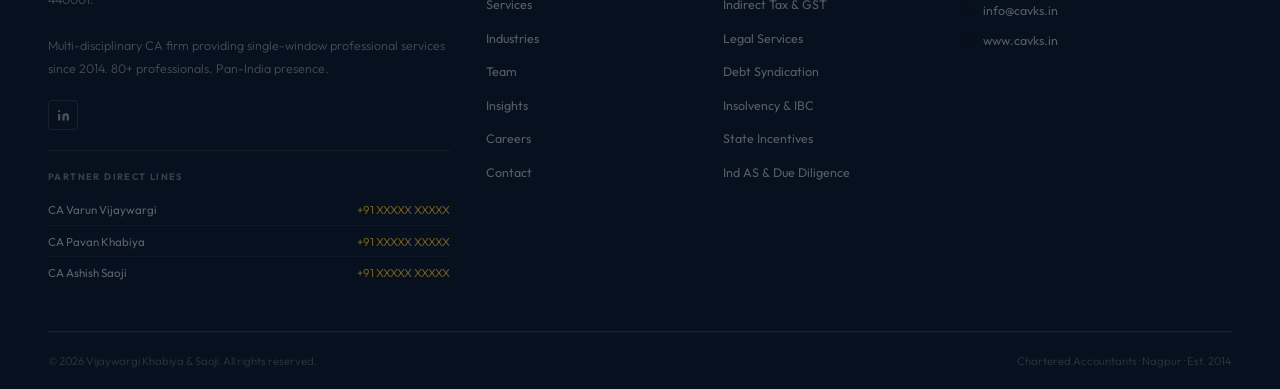
==== commit e8fc4392: "Update index.html" ====
--- a/index.html
+++ b/index.html
@@ -107,7 +107,7 @@
 
 
 <!-- SERVICES BENTO -->
-<section class="pad">
+<section class="pad" id="services-bento">
   <div class="container">
     <div class="rv tc">
       <span class="eyebrow" style="justify-content:center">What We Do</span>
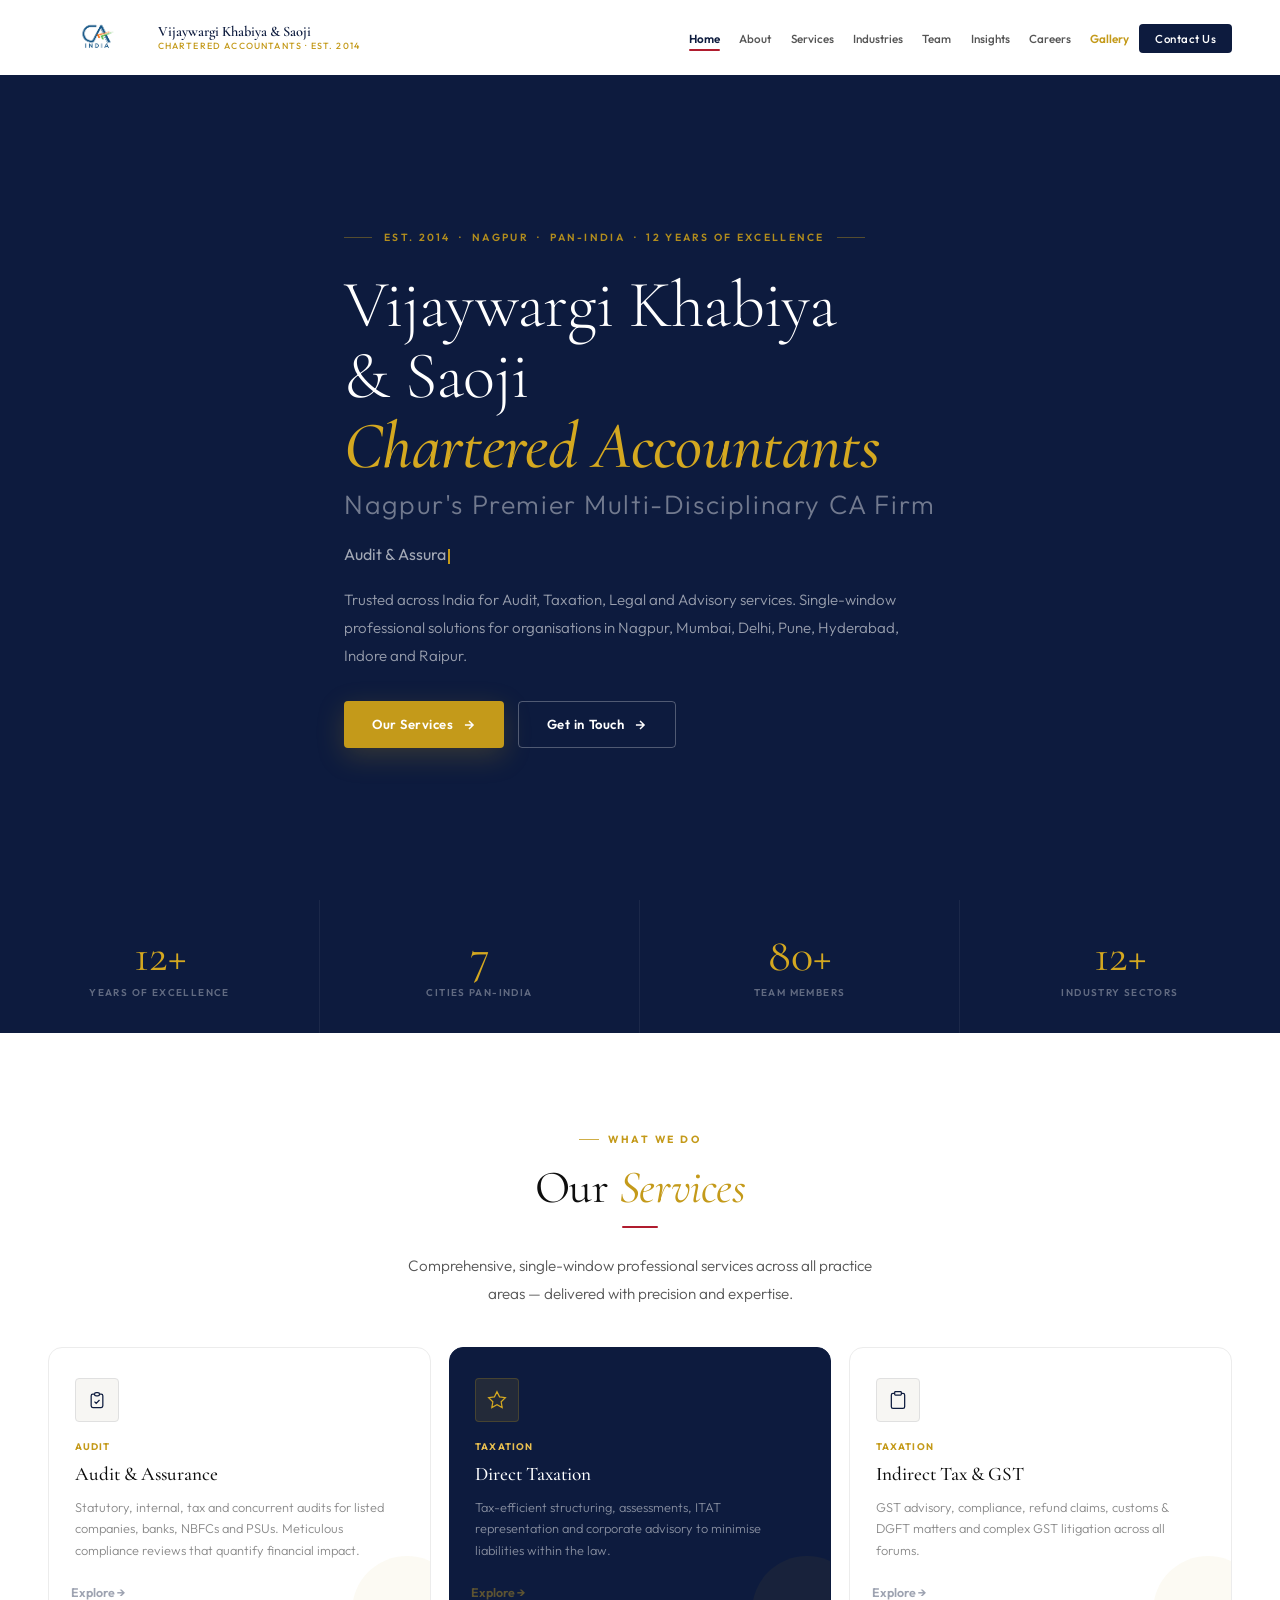
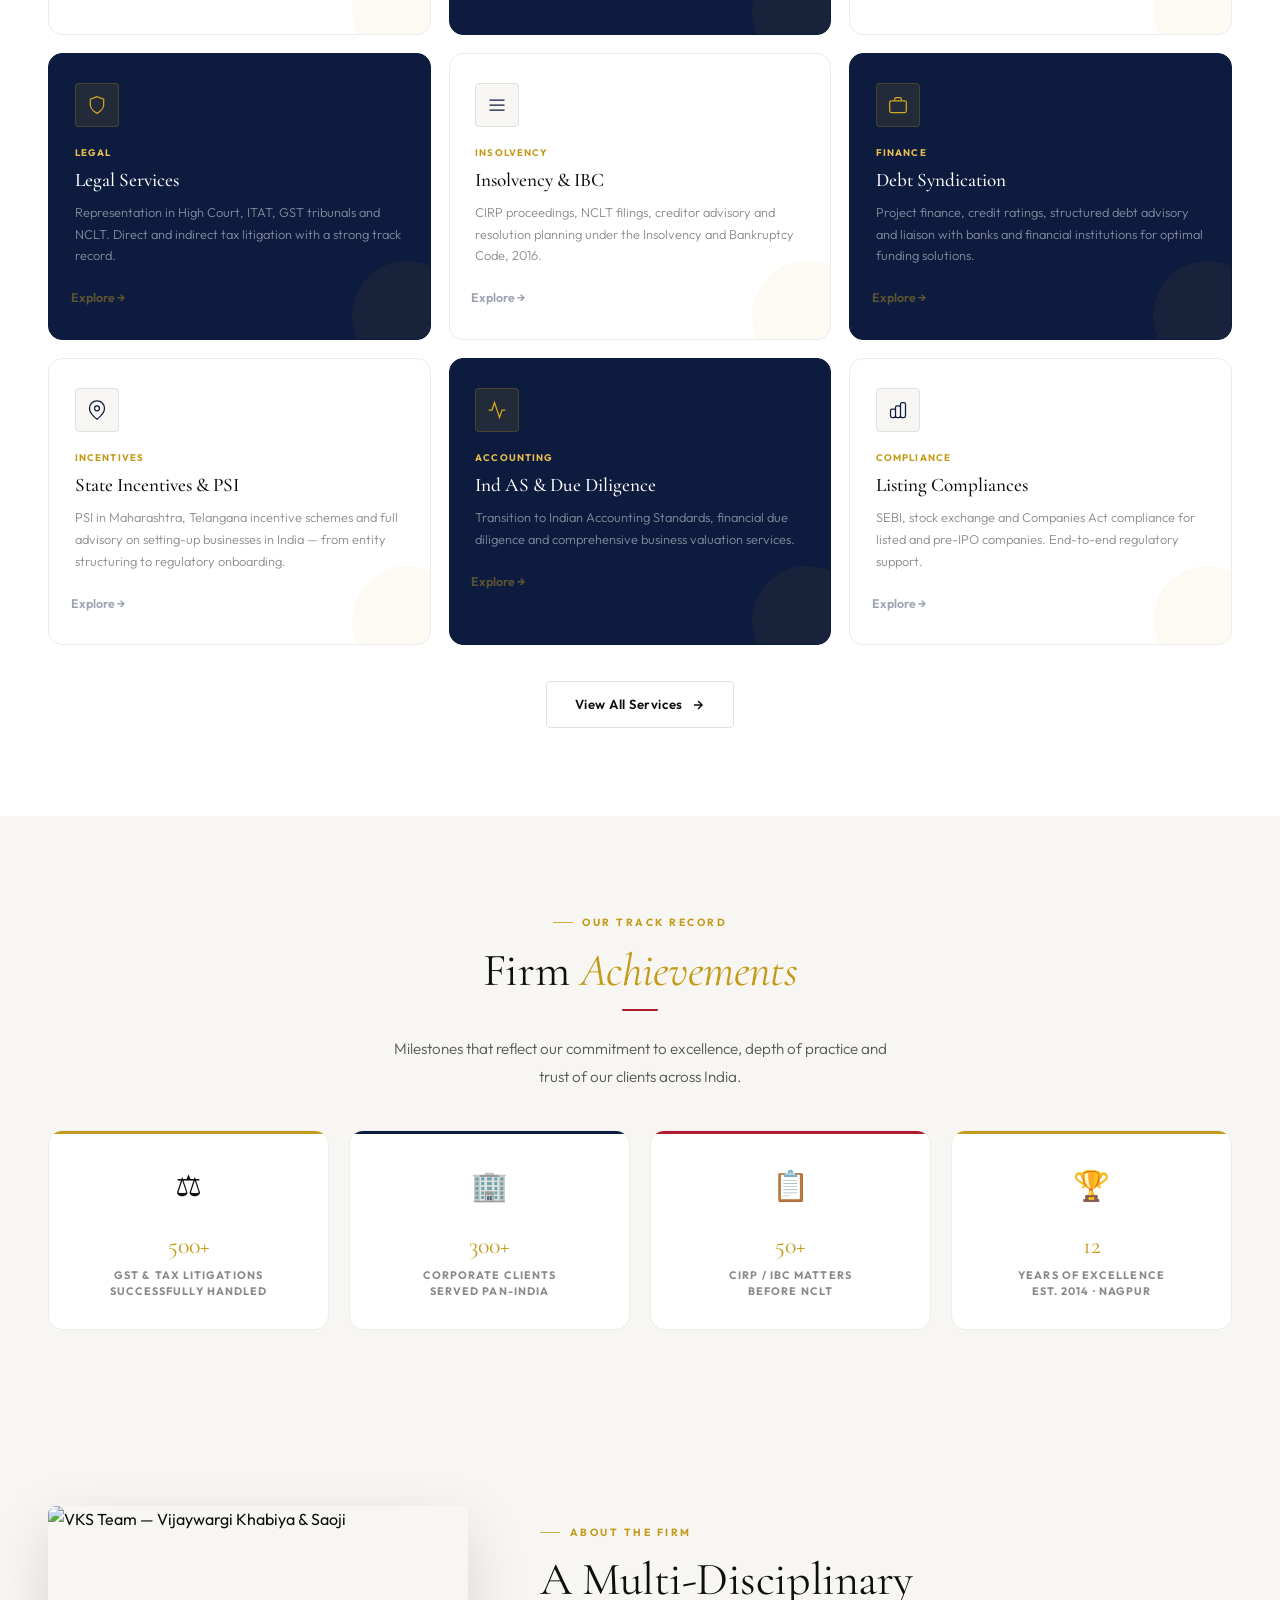
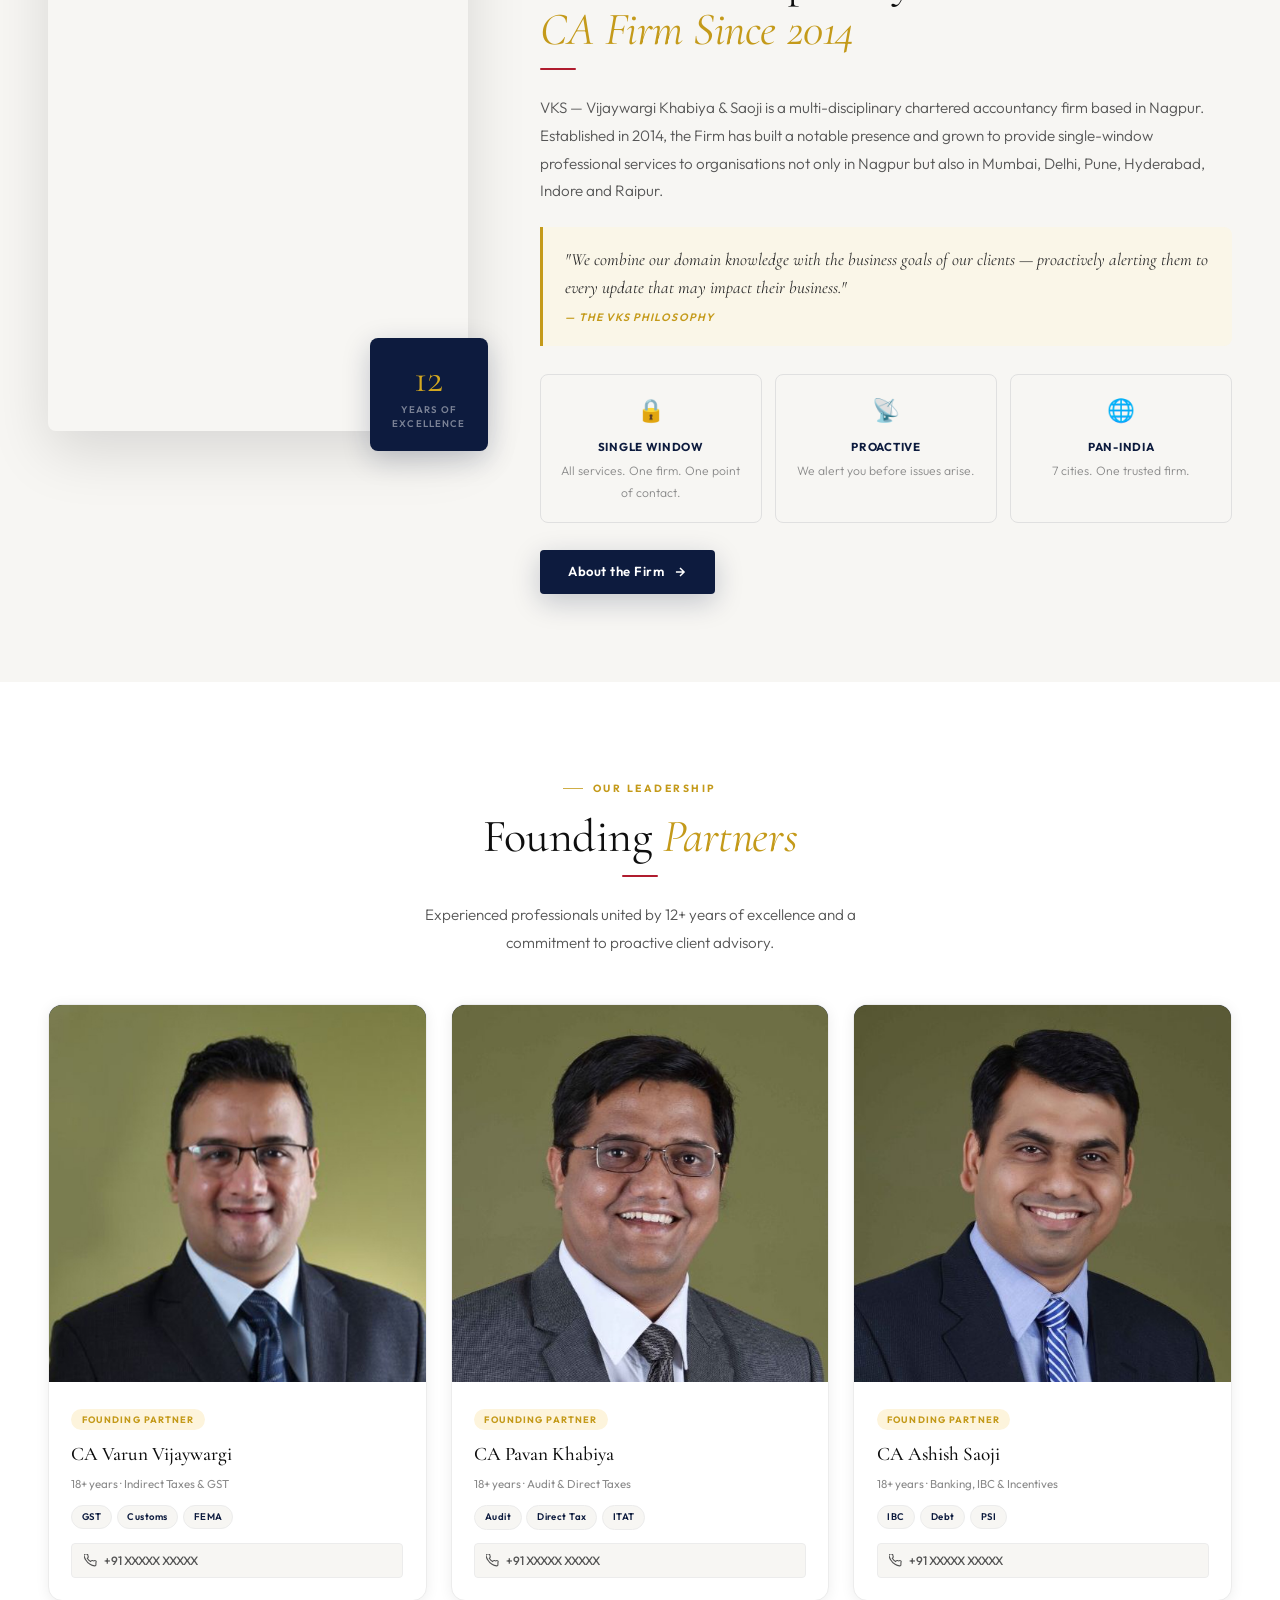
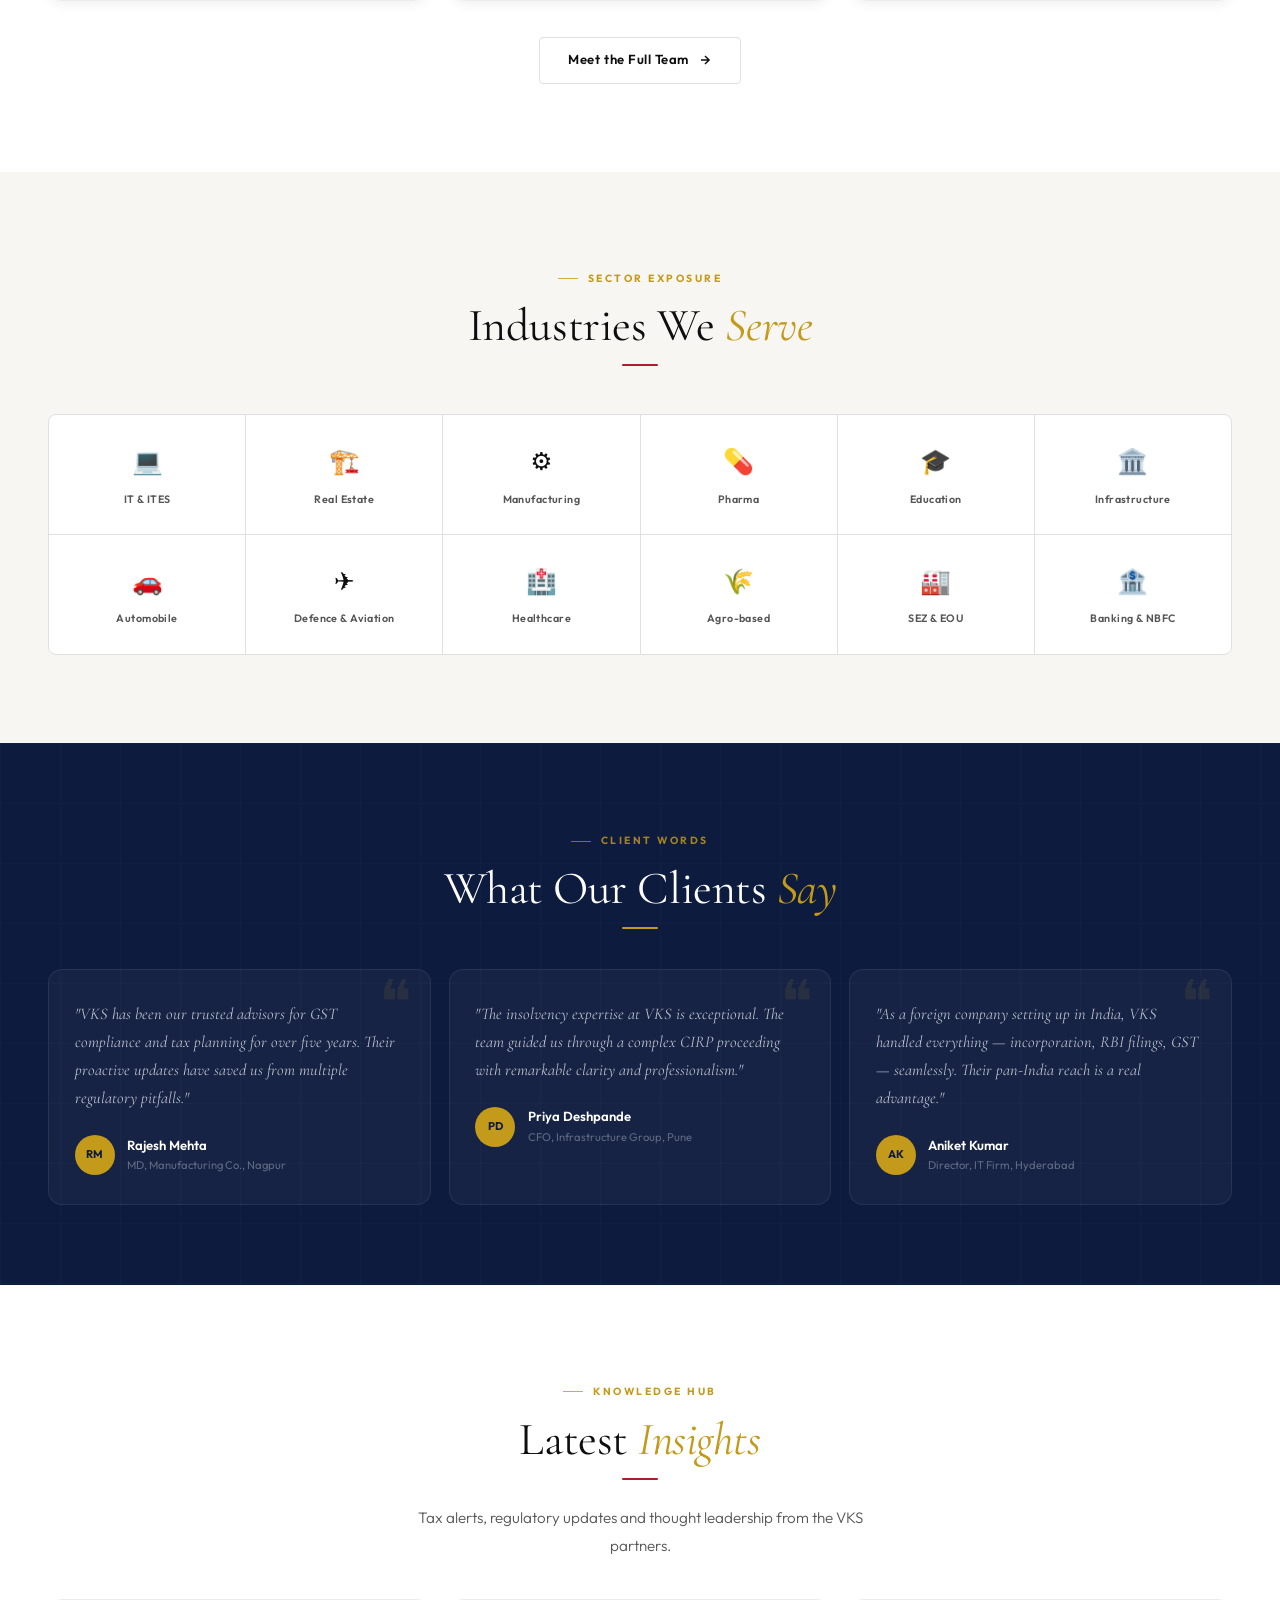
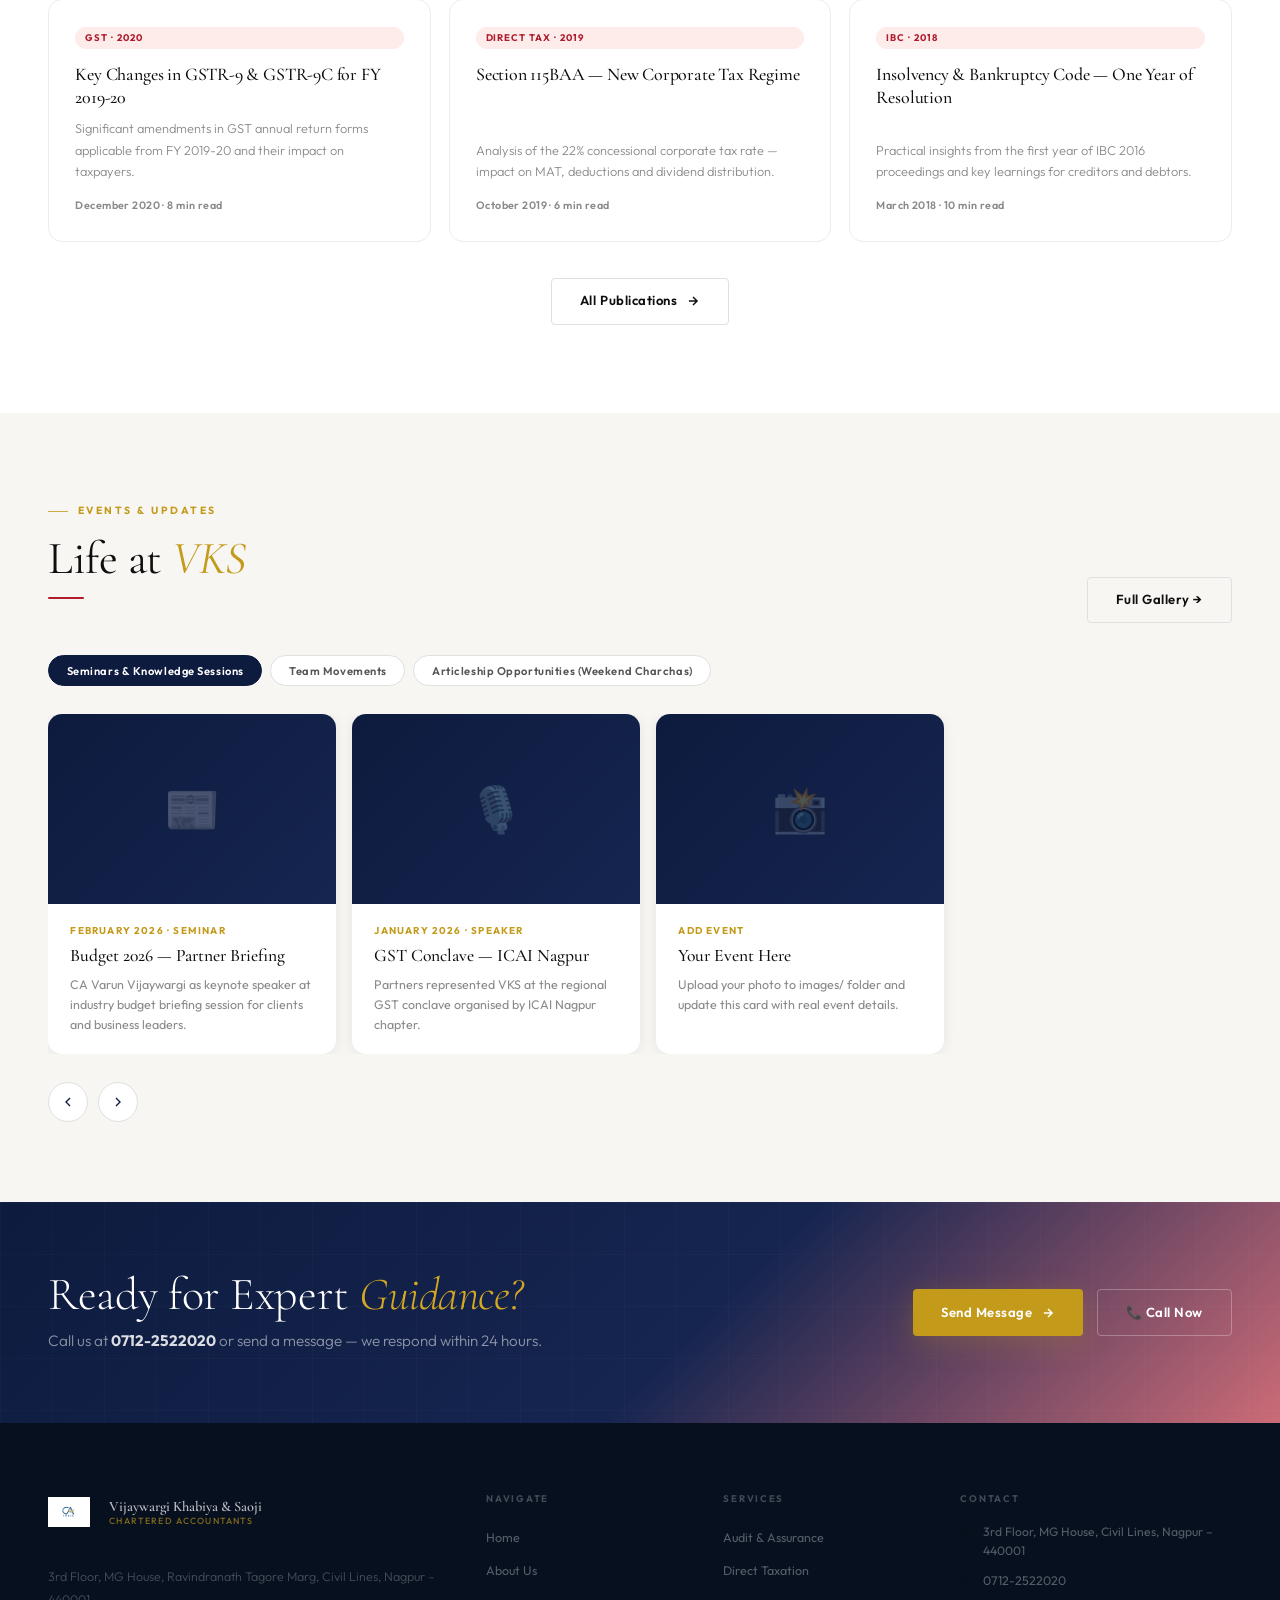
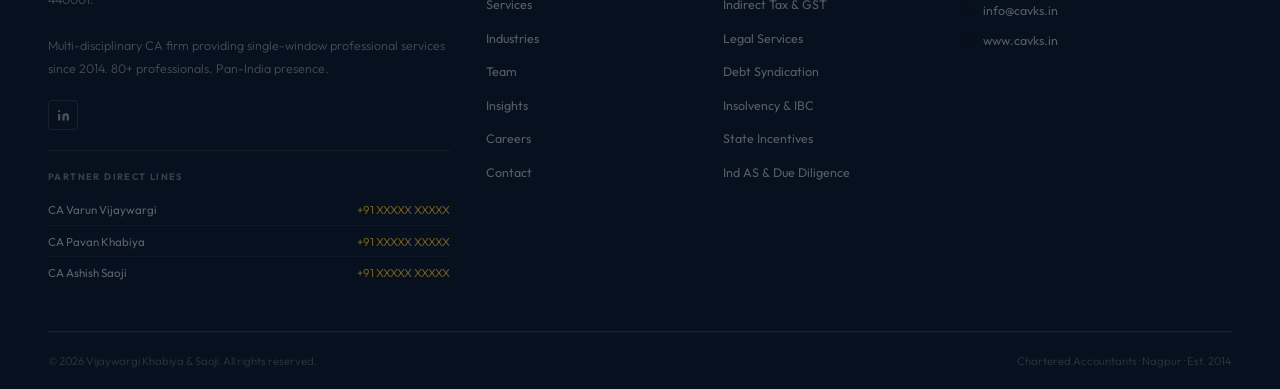
==== commit fef1dbbf: "Update index.html" ====
--- a/index.html
+++ b/index.html
@@ -260,7 +260,13 @@
       <div class="rule c"></div>
       <p style="max-width:min(500px,100%);margin:0 auto">Experienced professionals united by 12+ years of excellence and a commitment to proactive client advisory.</p>
     </div>
-    <div class="partners-grid">
+    <div class="partners-slider-mob" id="partnerSliderMob" style="display:none">
+  <button class="p-slider-arrow prev" id="pSliderPrev" aria-label="Previous"><svg width="16" height="16" viewBox="0 0 24 24" fill="none" stroke="currentColor" stroke-width="2"><path d="M15 18l-6-6 6-6"/></svg></button>
+  <div class="p-slider-track-wrap"><div class="p-slider-track" id="pSliderTrack"></div></div>
+  <button class="p-slider-arrow next" id="pSliderNext" aria-label="Next"><svg width="16" height="16" viewBox="0 0 24 24" fill="none" stroke="currentColor" stroke-width="2"><path d="M9 18l6-6-6-6"/></svg></button>
+  <div class="p-slider-dots" id="pSliderDots"></div>
+</div>
+<div class="partners-grid" id="partnersGridDesktop">
       <!-- Varun -->
       <div class="p-card rv rv-d1">
         <div class="p-photo-wrap">
--- a/style.css
+++ b/style.css
@@ -27,7 +27,7 @@
   --surf:     #f7f6f3;
   --surf2:    #f0ede6;
   --white:    #ffffff;
-  --nav-h:    76px;
+  --nav-h:    75px;
   --ease:     cubic-bezier(0.16,1,0.3,1);
   --ease2:    cubic-bezier(0.34,1.56,0.64,1);
   --t:        0.38s;
@@ -100,7 +100,7 @@
 
 /* Logo */
 .logo{display:flex;align-items:center;gap:.6rem;flex-shrink:0;min-width:0;text-decoration:none}
-.logo-img{width:72px;height:72px;object-fit:contain;flex-shrink:0}
+.logo-img{width:100px;height:100px;object-fit:contain;flex-shrink:0}
 .logo-text{display:flex;flex-direction:column;line-height:1.2;min-width:0}
 .logo-firm{font-family:'Cormorant Garamond',serif;font-size:.9rem;font-weight:600;color:var(--navy);white-space:normal;line-height:1.25}
 .logo-tag{font-size:.56rem;font-weight:500;color:var(--gold);letter-spacing:.13em;text-transform:uppercase;white-space:nowrap}
@@ -728,7 +728,7 @@
   .kb-grid{grid-template-columns:1fr}
 
   /* Hero */
-  .hero{min-height:100svh;padding-bottom:3.5rem}
+  .hero{min-height:100svh;padding-top:calc(var(--nav-h) + 0.75rem);padding-bottom:5rem}
   .hero-actions{flex-direction:column;gap:.65rem}
   .hero-actions .btn{width:100%;justify-content:center}
 
@@ -750,7 +750,21 @@
   .pf-sticky{grid-template-columns:1fr}
   .career-cards{gap:1.1rem}
   .achieve-grid{grid-template-columns:repeat(2,1fr);gap:.85rem}
-  .event-tab{font-size:.65rem;padding:.4rem .85rem}
+ .event-tab{font-size:.65rem;padding:.4rem .85rem}
+
+/* Partner slider mobile */
+.partners-slider-mob{display:block;position:relative;padding:0 2.5rem}
+.partners-grid{display:none}
+.p-slider-track-wrap{overflow:hidden;width:100%}
+.p-slider-track{display:flex;transition:transform .5s cubic-bezier(0.16,1,0.3,1);will-change:transform}
+.p-slider-track .p-card{min-width:100%;width:100%;flex-shrink:0;transform:none!important;cursor:pointer}
+.p-slider-arrow{position:absolute;top:50%;transform:translateY(-50%);width:36px;height:36px;border-radius:50%;border:1.5px solid var(--line);background:var(--white);display:flex;align-items:center;justify-content:center;color:var(--navy);cursor:pointer;box-shadow:var(--sh-sm);z-index:10;transition:all .18s;flex-shrink:0}
+.p-slider-arrow:hover{background:var(--navy);border-color:var(--navy);color:var(--white)}
+.p-slider-arrow.prev{left:0}
+.p-slider-arrow.next{right:0}
+.p-slider-dots{display:flex;justify-content:center;gap:.45rem;margin-top:1.25rem}
+.p-slider-dot{width:7px;height:7px;border-radius:50%;background:var(--line);transition:all .18s;cursor:pointer}
+.p-slider-dot.active{background:var(--navy);width:20px;border-radius:4px}
 }
 
 /* ══════════════════════════════════════
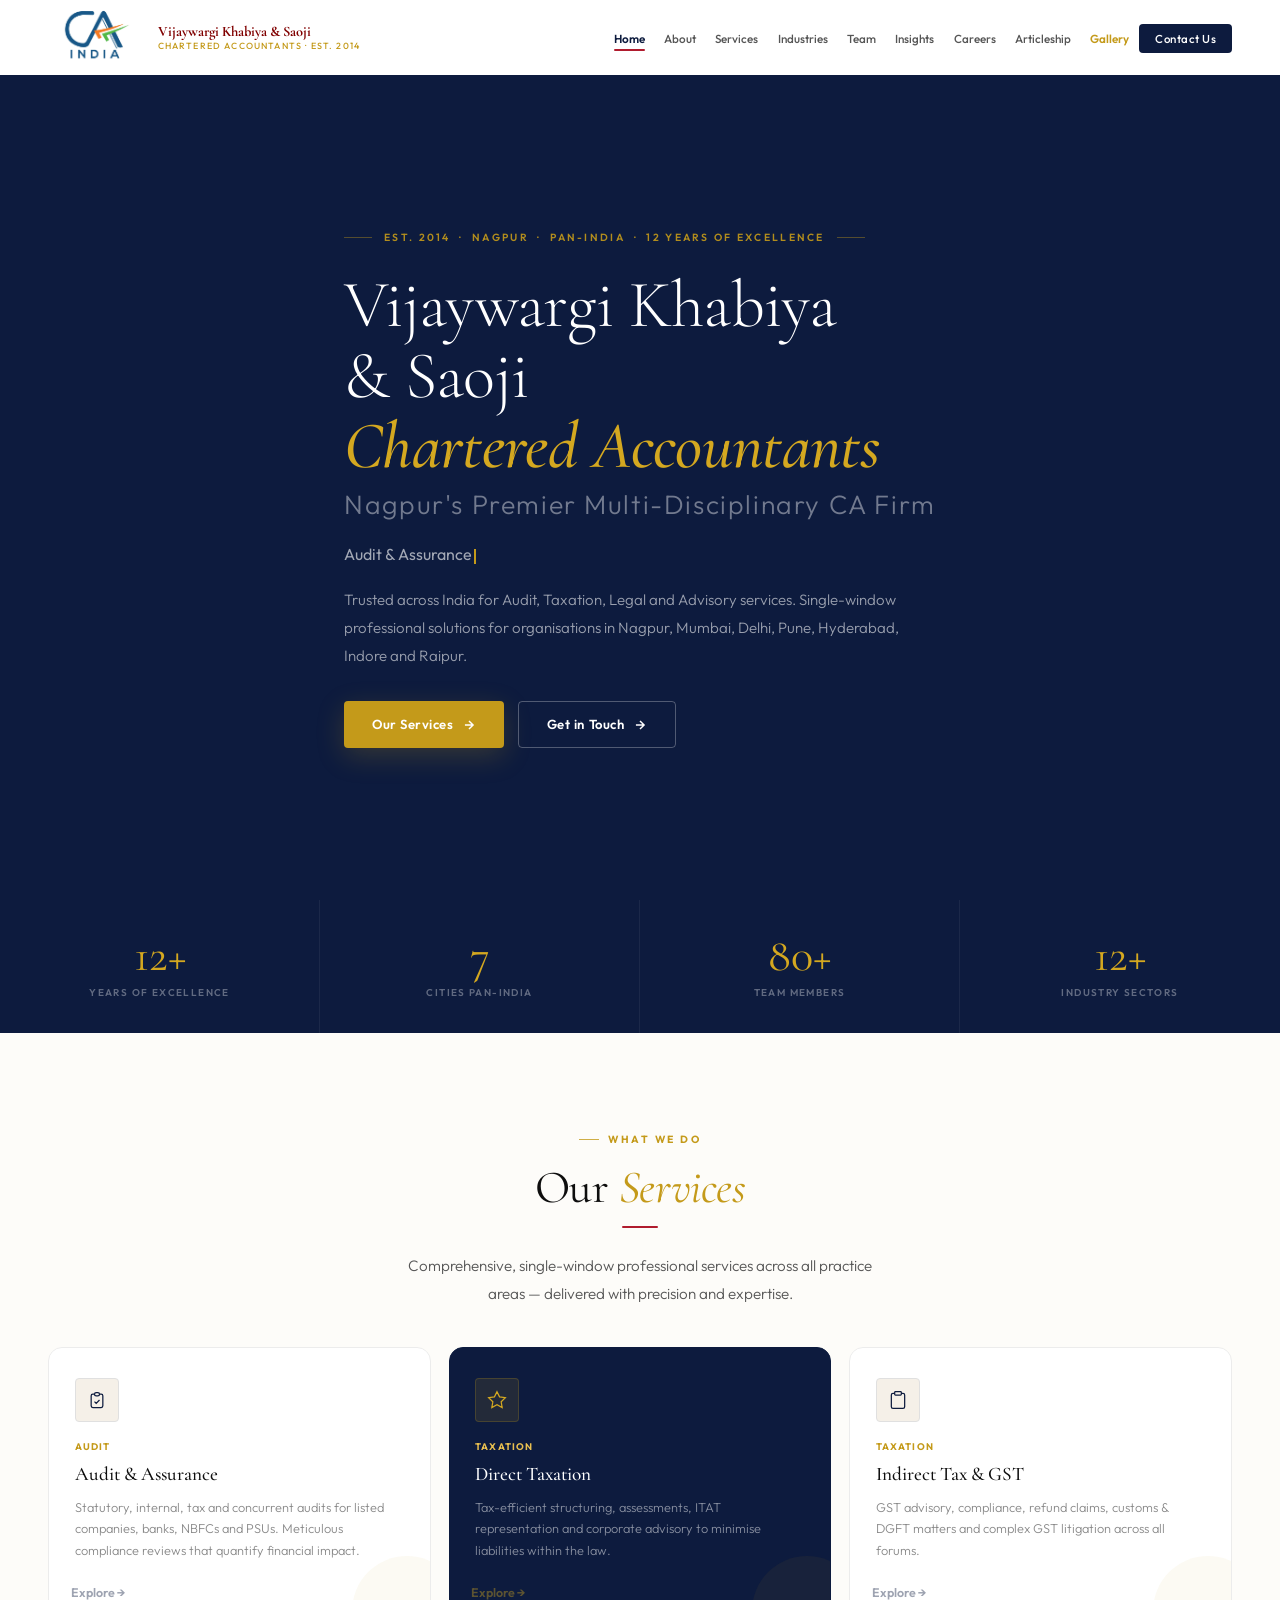
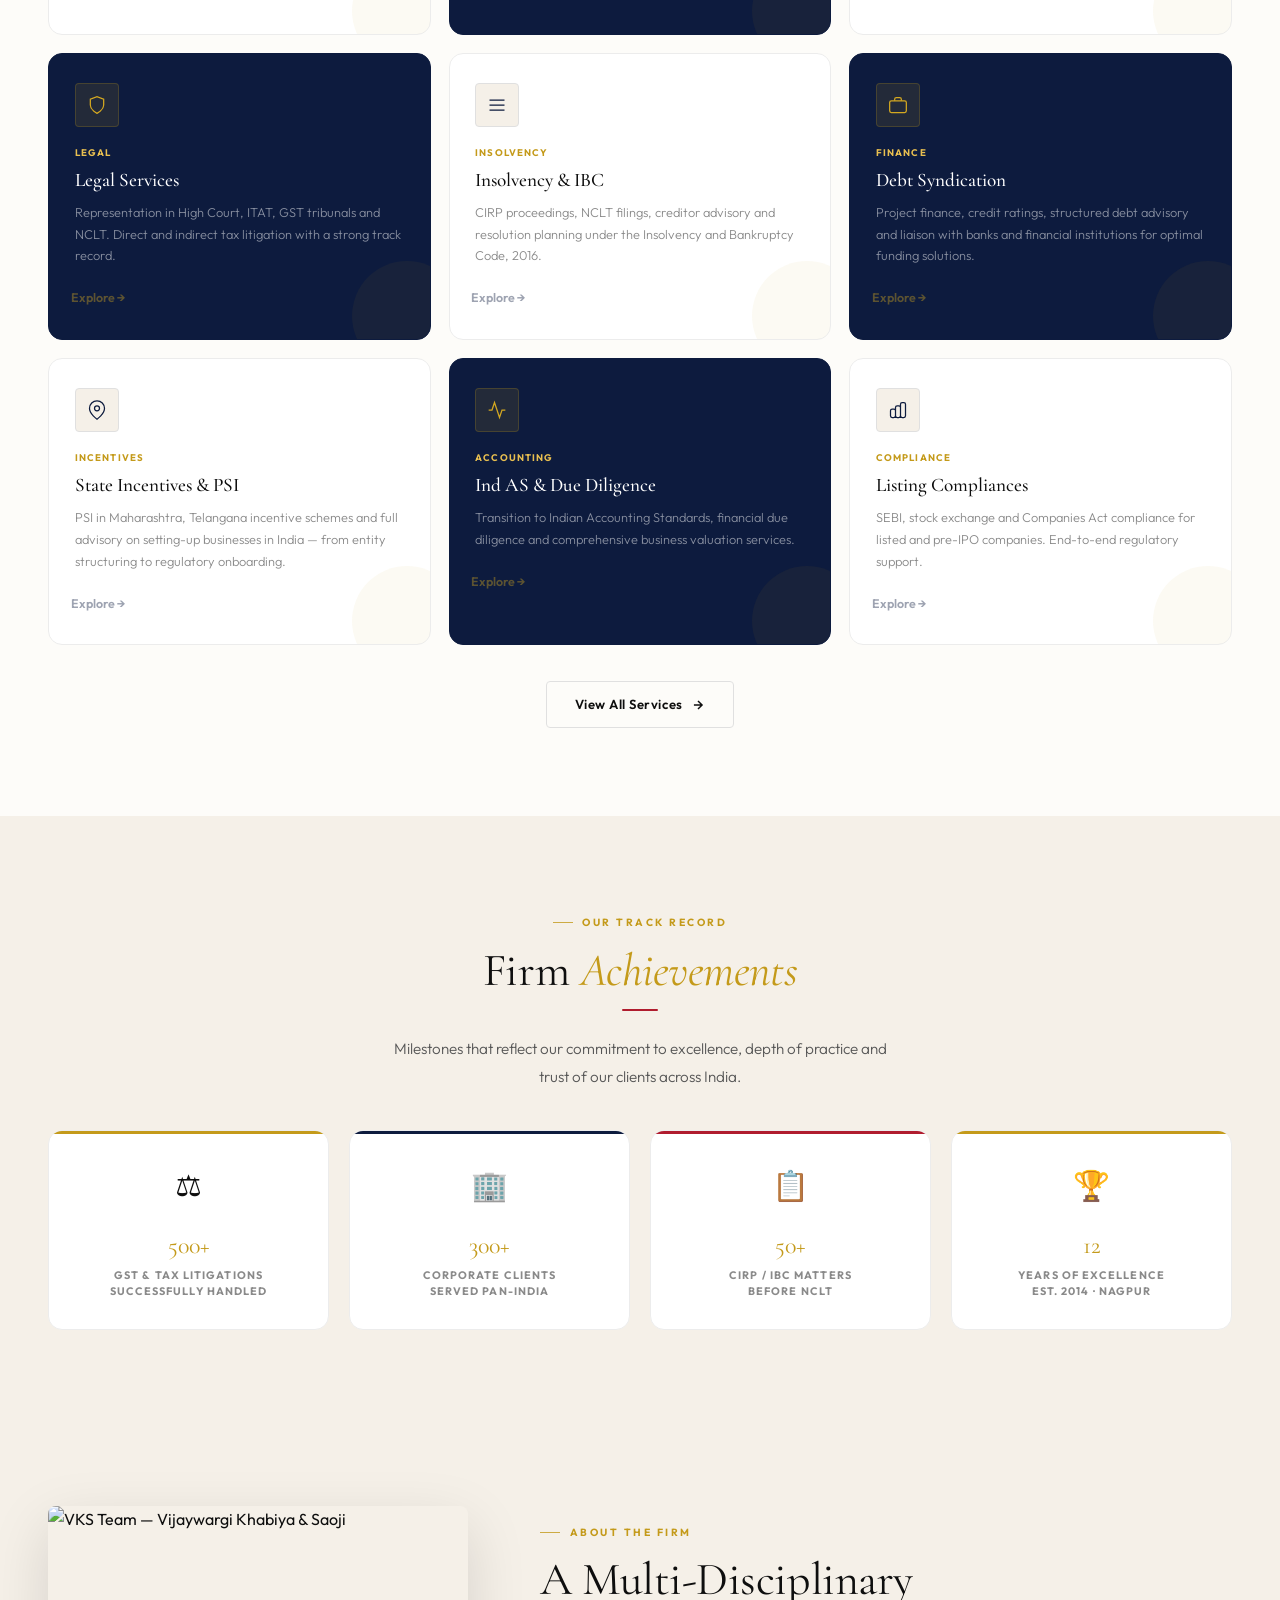
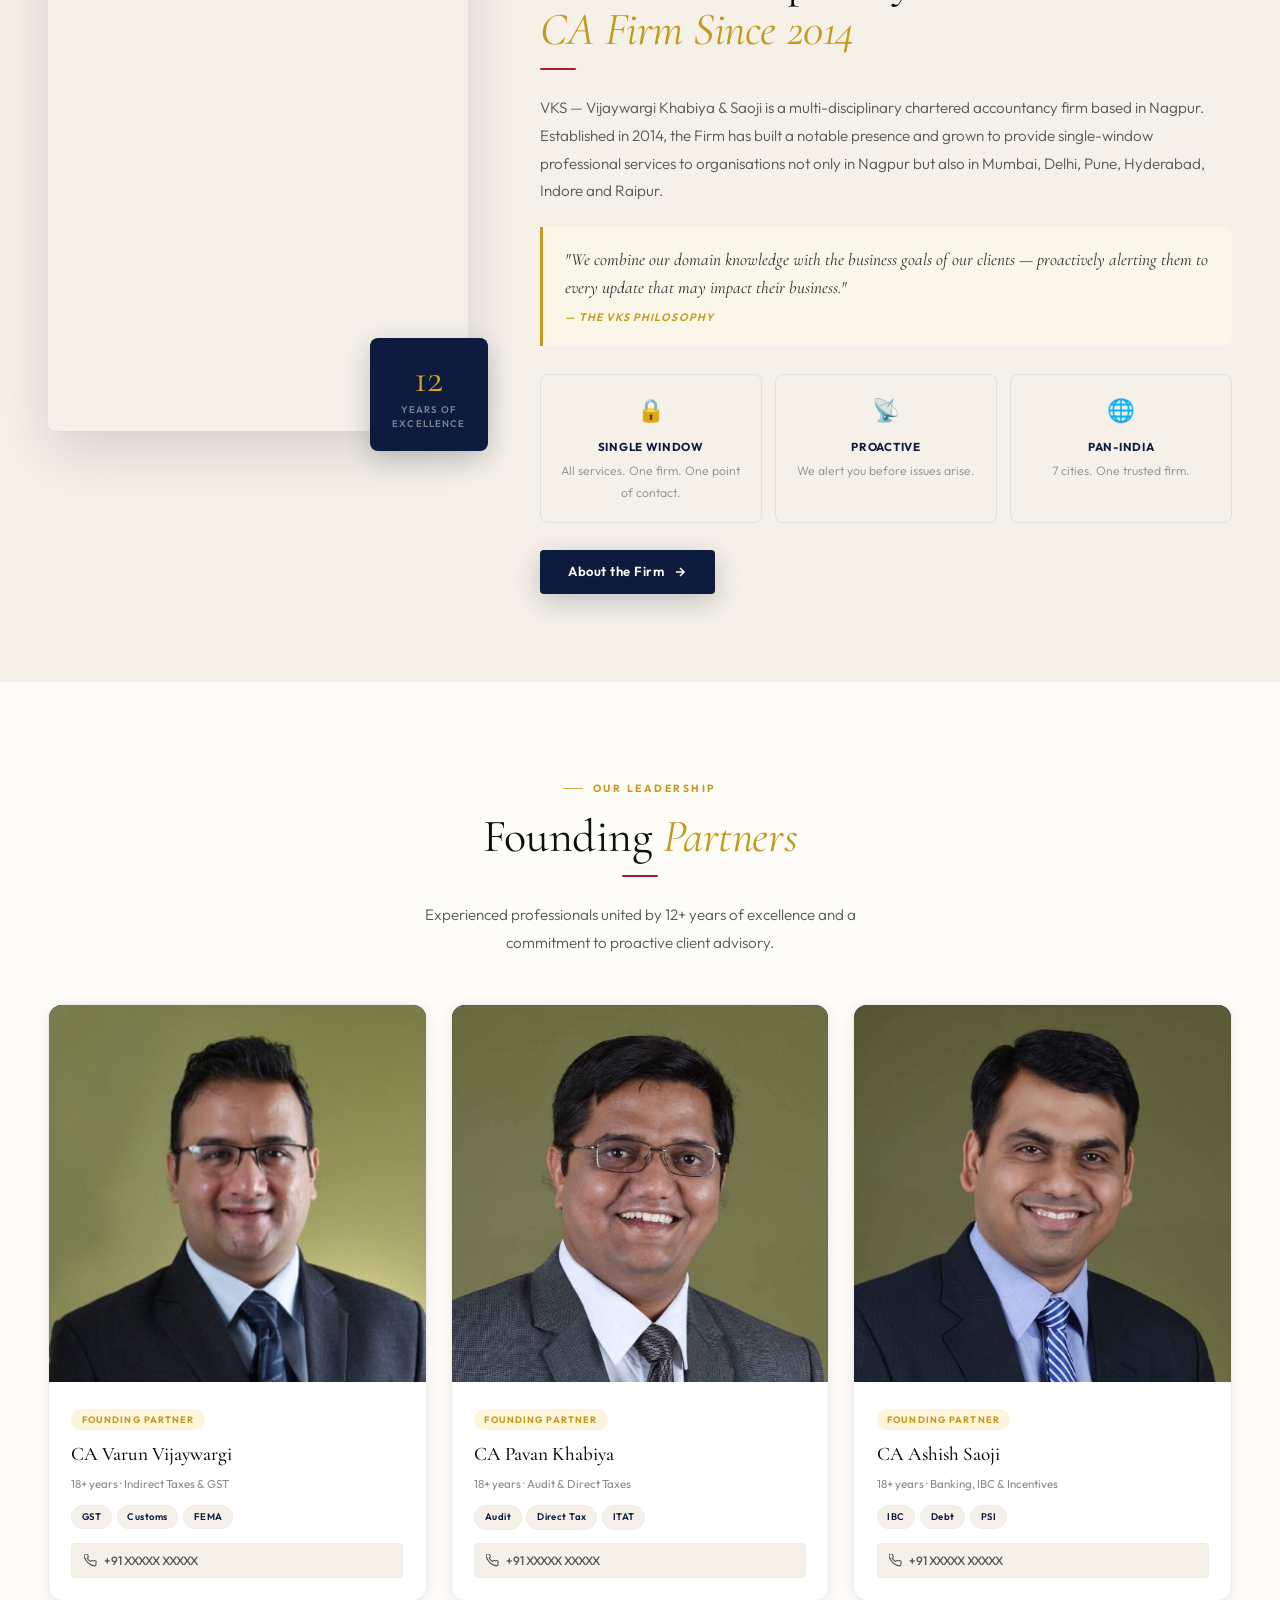
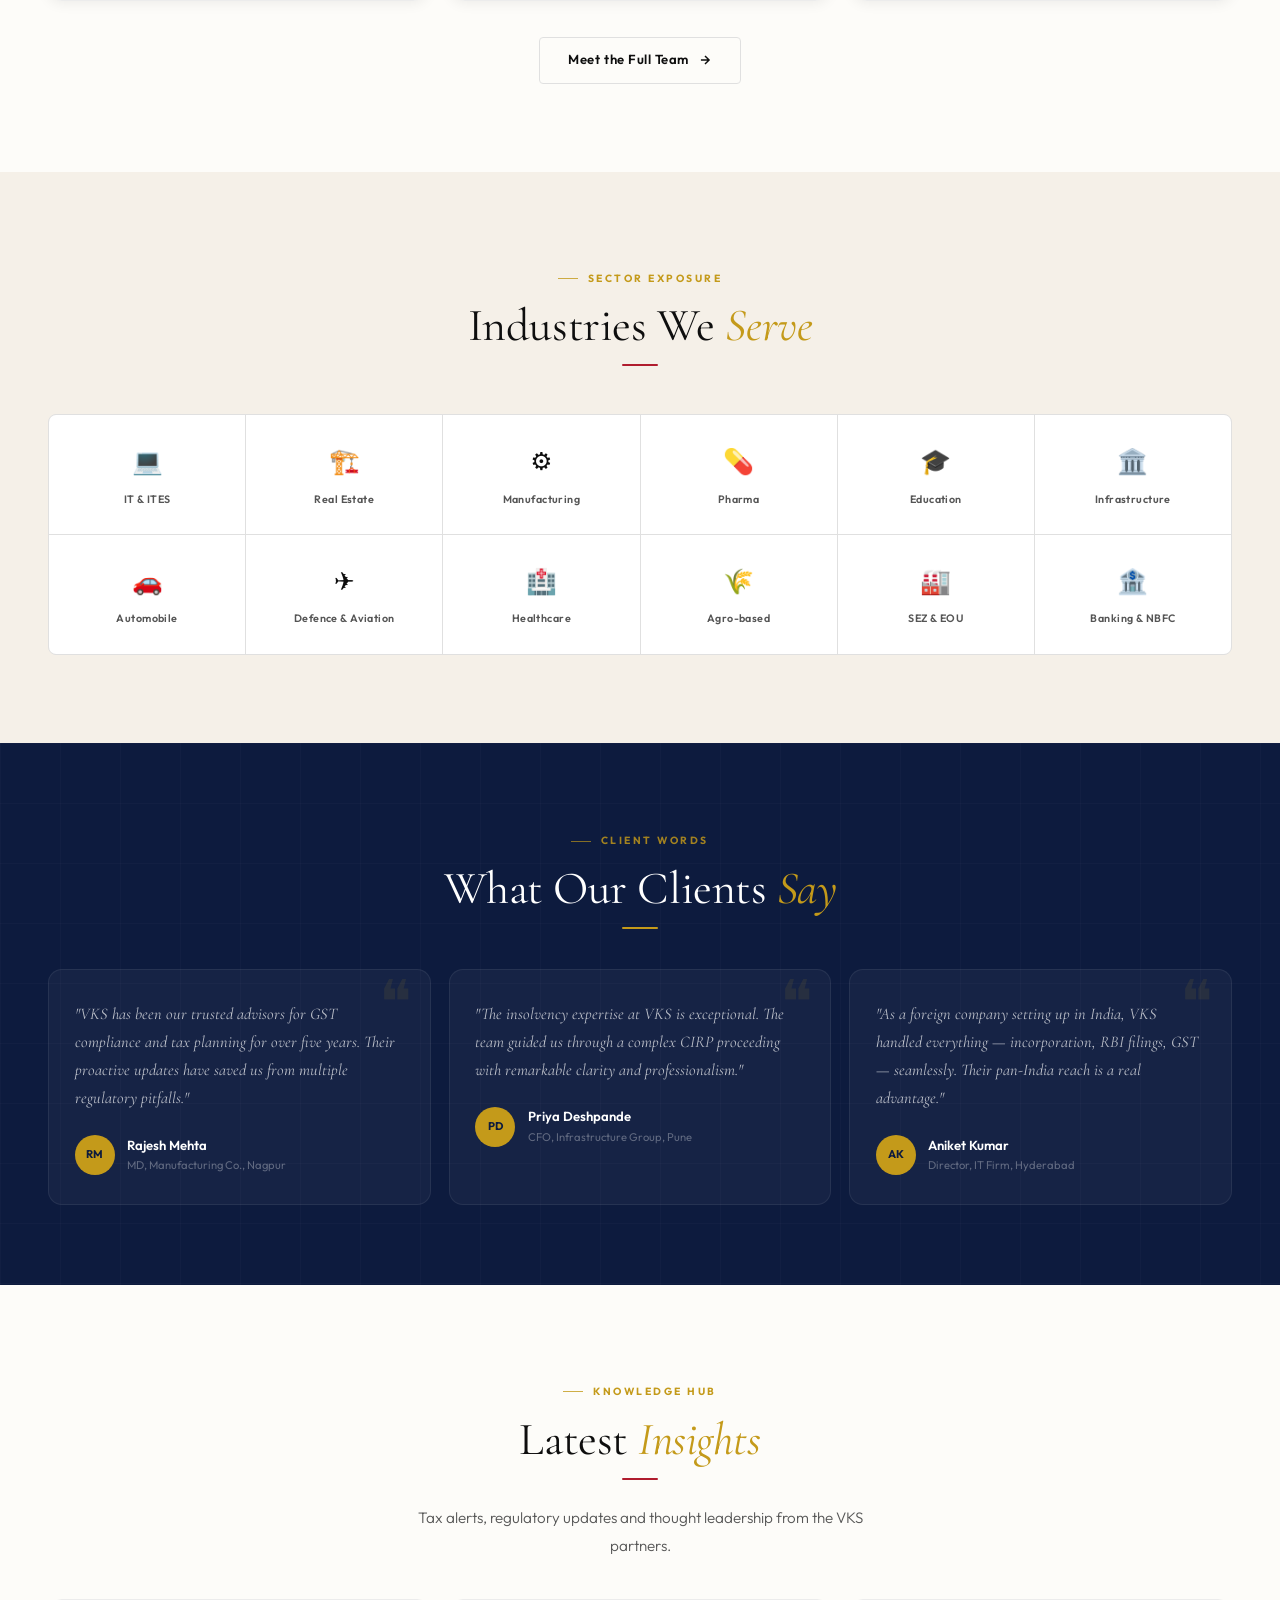
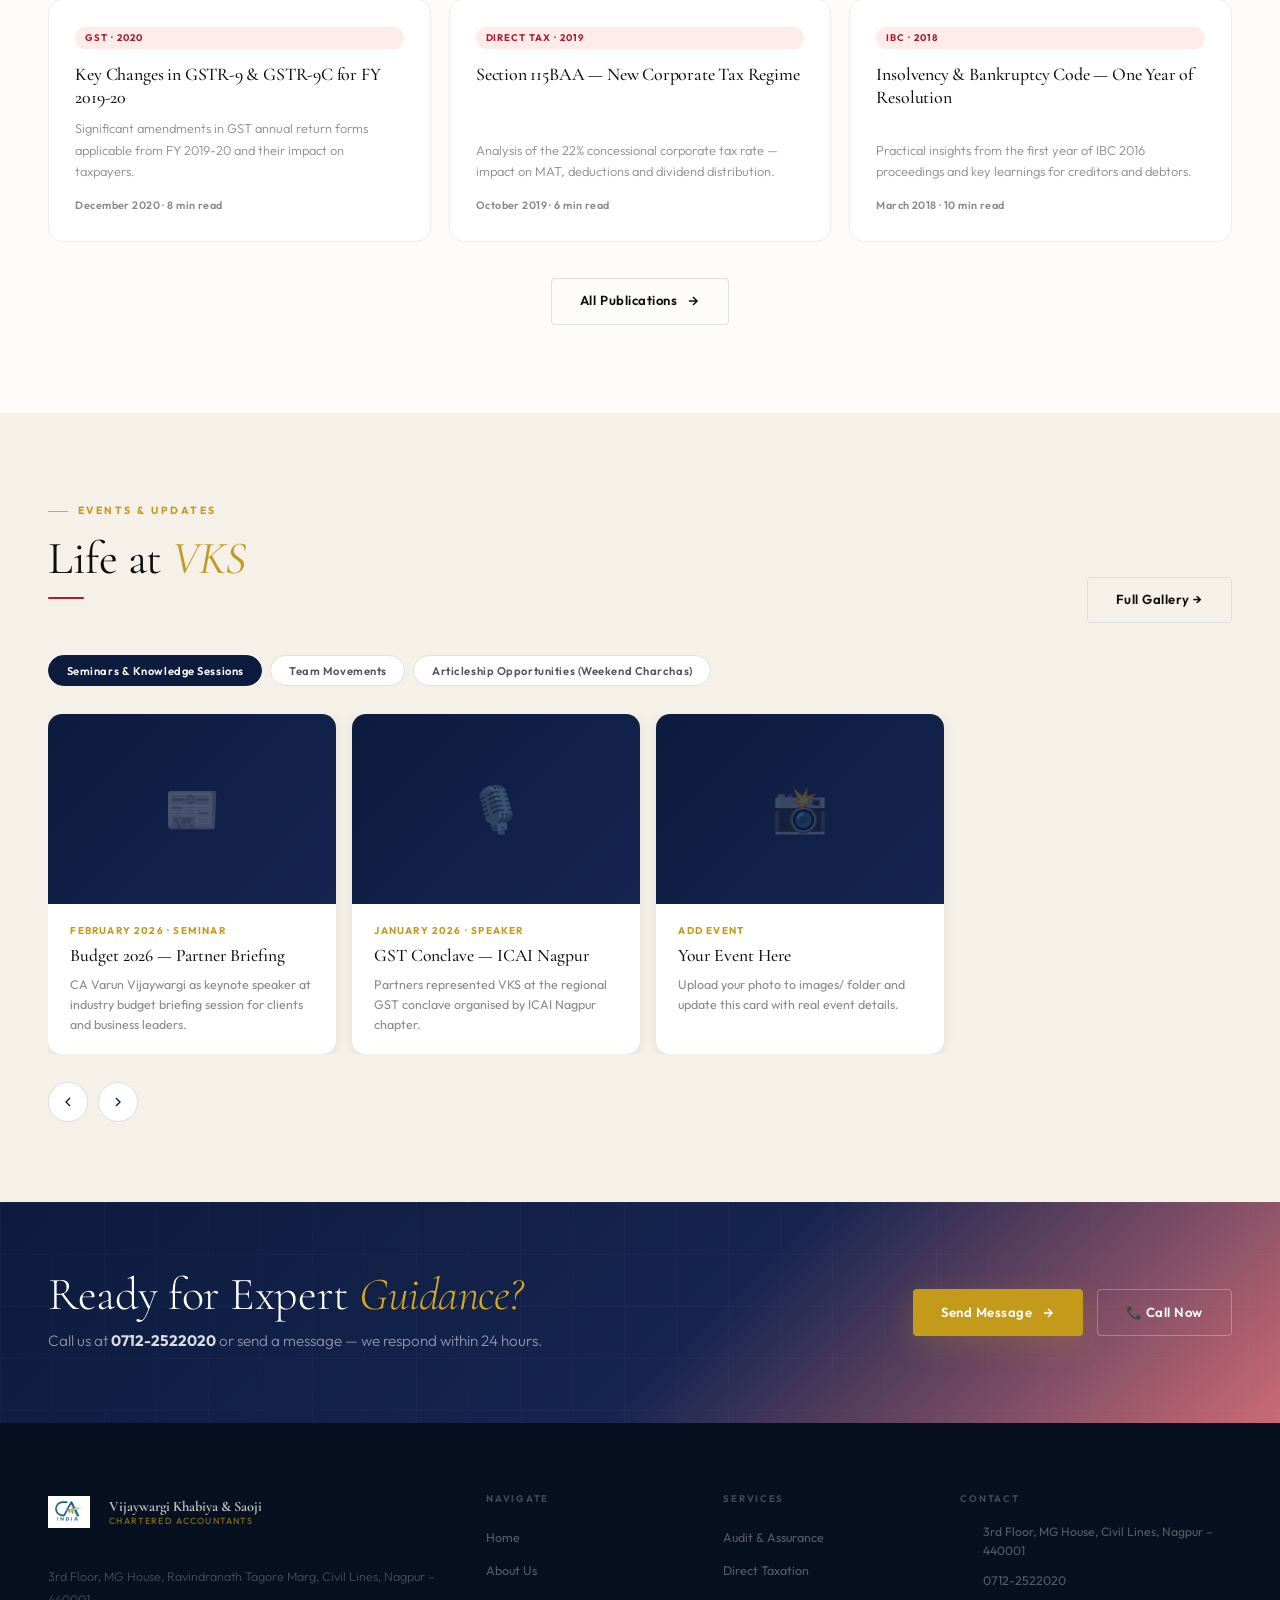
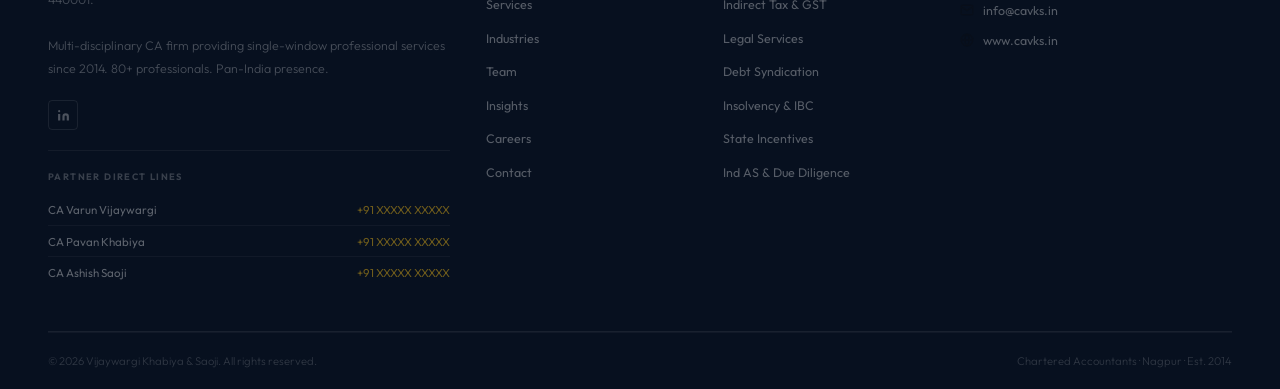
==== commit e355aed5: "Update index.html" ====
--- a/index.html
+++ b/index.html
@@ -55,6 +55,7 @@
       <li><a href="partners.html">Team</a></li>
       <li><a href="publications.html">Insights</a></li>
       <li><a href="careers.html">Careers</a></li>
+      <li><a href="articleship.html">Articleship</a></li>
       <li><a href="gallery.html" class="nav-gallery-link">Gallery</a></li>
       <li><a href="contact.html" class="nav-cta-btn">Contact Us</a></li>
     </ul>
@@ -68,6 +69,7 @@
   <a href="industries.html">Industries</a>
   <a href="partners.html">Team</a>
   <a href="publications.html">Insights</a>
+  <a href="articleship.html">Articleship</a>
   <a href="careers.html">Careers</a>
   <a href="gallery.html">Gallery 🖼</a>
   <a href="contact.html">Contact →</a>
--- a/style.css
+++ b/style.css
@@ -24,7 +24,7 @@
   --ink4:     #8a8a8a;
   --line:     #e0e0e0;
   --line2:    #ececec;
-  --surf:     #f7f6f3;
+  --surf:     #f5f0e8;
   --surf2:    #f0ede6;
   --white:    #ffffff;
   --nav-h:    75px;
@@ -46,7 +46,8 @@
 /* ── RESET ── */
 *,*::before,*::after{box-sizing:border-box;margin:0;padding:0;min-width:0}
 html{scroll-behavior:smooth;-webkit-font-smoothing:antialiased;-moz-osx-font-smoothing:grayscale;overflow-x:hidden}
-body{font-family:'Outfit',system-ui,sans-serif;color:var(--ink);background:var(--white);overflow-x:hidden;line-height:1.65;max-width:100vw}
+body{font-family:'Outfit',system-ui,sans-serif;color:var(--ink);background:#fdfcf9;overflow-x:hidden;line-height:1.65;max-width:100vw}
+body::before{content:'';position:fixed;inset:0;z-index:0;pointer-events:none;opacity:.018;background-image:url("data:image/svg+xml,%3Csvg viewBox='0 0 256 256' xmlns='http://www.w3.org/2000/svg'%3E%3Cfilter id='noise'%3E%3CfeTurbulence type='fractalNoise' baseFrequency='0.9' numOctaves='4' stitchTiles='stitch'/%3E%3C/filter%3E%3Crect width='100%25' height='100%25' filter='url(%23noise)'/%3E%3C/svg%3E");background-size:180px 180px}
 img{max-width:100%;height:auto;display:block;-webkit-user-drag:none;user-select:none}
 a{text-decoration:none;color:inherit}
 ul{list-style:none}
@@ -94,7 +95,7 @@
 /* ══════════════════════════════════════
    NAV
 ══════════════════════════════════════ */
-.nav{position:fixed;top:0;left:0;right:0;height:var(--nav-h);background:#ffffff;backdrop-filter:blur(22px);-webkit-backdrop-filter:blur(22px);border-bottom:1px solid transparent;transition:border-color var(--t),box-shadow var(--t);z-index:1000}
+.nav{position:fixed;top:0;left:0;right:0;height:var(--nav-h);overflow:hidden;background:#ffffff;backdrop-filter:blur(22px);-webkit-backdrop-filter:blur(22px);border-bottom:1px solid transparent;transition:border-color var(--t),box-shadow var(--t);z-index:1000}
 .nav.scrolled{border-color:var(--line);box-shadow:0 2px 20px rgba(0,0,0,.07)}
 .nav-inner{display:flex;align-items:center;justify-content:space-between;height:100%;gap:.5rem}
 
@@ -102,7 +103,7 @@
 .logo{display:flex;align-items:center;gap:.6rem;flex-shrink:0;min-width:0;text-decoration:none}
 .logo-img{width:100px;height:100px;object-fit:contain;flex-shrink:0}
 .logo-text{display:flex;flex-direction:column;line-height:1.2;min-width:0}
-.logo-firm{font-family:'Cormorant Garamond',serif;font-size:.9rem;font-weight:600;color:var(--navy);white-space:normal;line-height:1.25}
+.logo-firm{font-family:'Cormorant Garamond',serif;font-size:.9rem;font-weight:700;color:#800000;white-space:nowrap;line-height:1.25}
 .logo-tag{font-size:.56rem;font-weight:500;color:var(--gold);letter-spacing:.13em;text-transform:uppercase;white-space:nowrap}
 
 /* Nav links */
@@ -454,8 +455,8 @@
 /* ══════════════════════════════════════
    SERVICES PAGE
 ══════════════════════════════════════ */
-.svc-layout{display:grid;grid-template-columns:minmax(0,210px) 1fr;gap:2.75rem;align-items:start}
-.svc-sidebar{position:sticky;top:calc(var(--nav-h) + 1.75rem)}
+.svc-layout{display:grid;grid-template-columns:minmax(0,210px) 1fr;gap:2.75rem;align-items:start;align-content:start}
+.svc-sidebar{position:sticky;top:90px;align-self:start}
 .svc-nav{display:flex;flex-direction:column;gap:.2rem}
 .svc-nav a{font-size:.76rem;font-weight:500;color:var(--ink3);padding:.58rem .8rem;border-radius:var(--rs);border-left:2px solid transparent;transition:all var(--tf)}
 .svc-nav a:hover,.svc-nav a.active{color:var(--navy);background:rgba(13,27,62,.04);border-left-color:var(--red)}
@@ -633,7 +634,7 @@
 /* ══════════════════════════════════════
    OVERFLOW PREVENTION
 ══════════════════════════════════════ */
-section,footer,nav,.pad,.pad-sm{max-width:100%;overflow-x:hidden}
+footer,nav,.pad,.pad-sm{max-width:100%;overflow-x:hidden}
 
 /* ══════════════════════════════════════
    RESPONSIVE — Tablet 1100px
@@ -710,9 +711,10 @@
   .container{padding:0 1rem}
 
   /* Nav */
-  .logo-img{width:36px;height:36px}
-  .logo-firm{font-size:.88rem;line-height:1.25;max-width:155px;white-space:normal}
-  .logo-tag{display:none}
+/* Nav */
+.logo-img{width:52px;height:52px;max-height:52px;object-fit:contain;flex-shrink:0;overflow:hidden}
+.logo-firm{font-size:.95rem;line-height:1.2;max-width:none;white-space:nowrap;font-weight:700;color:#800000;}
+.logo-tag{display:none}
 
   /* Grid */
   .bento-grid{grid-template-columns:1fr 1fr;gap:.85rem}
